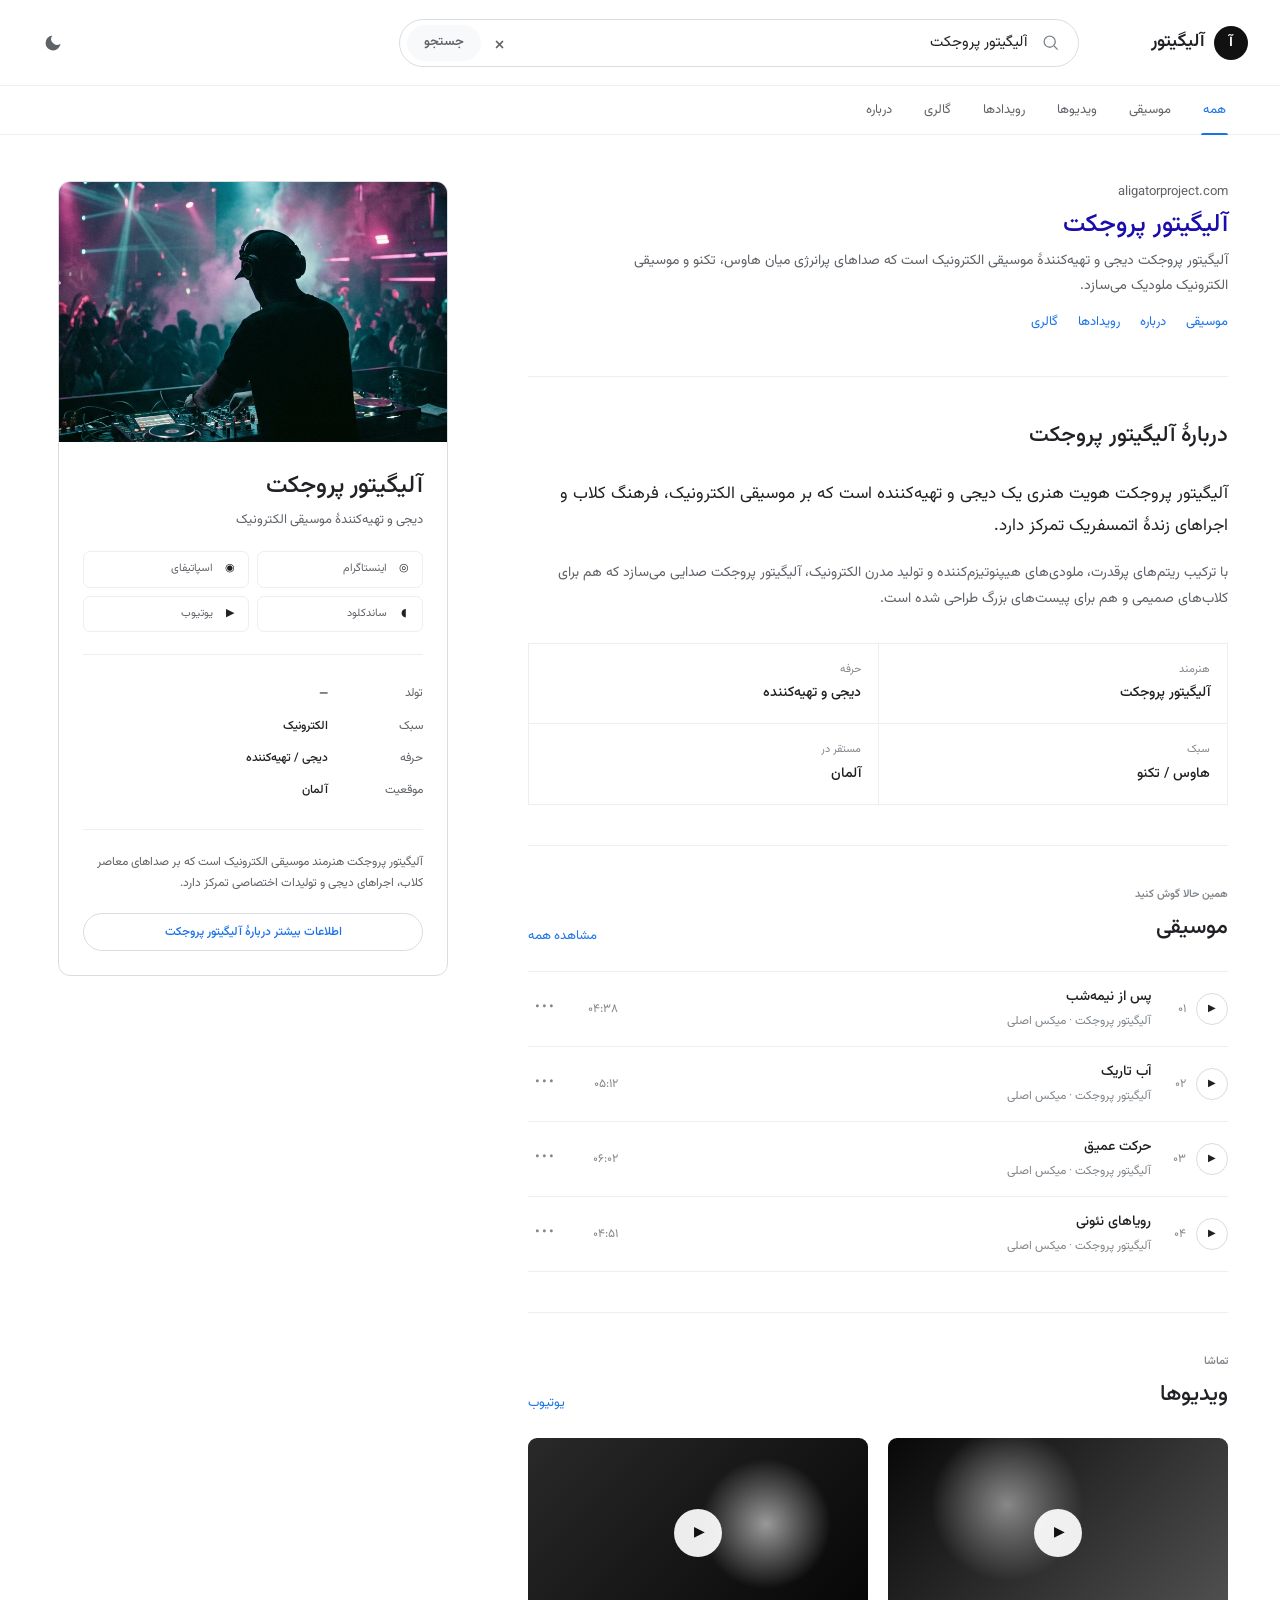
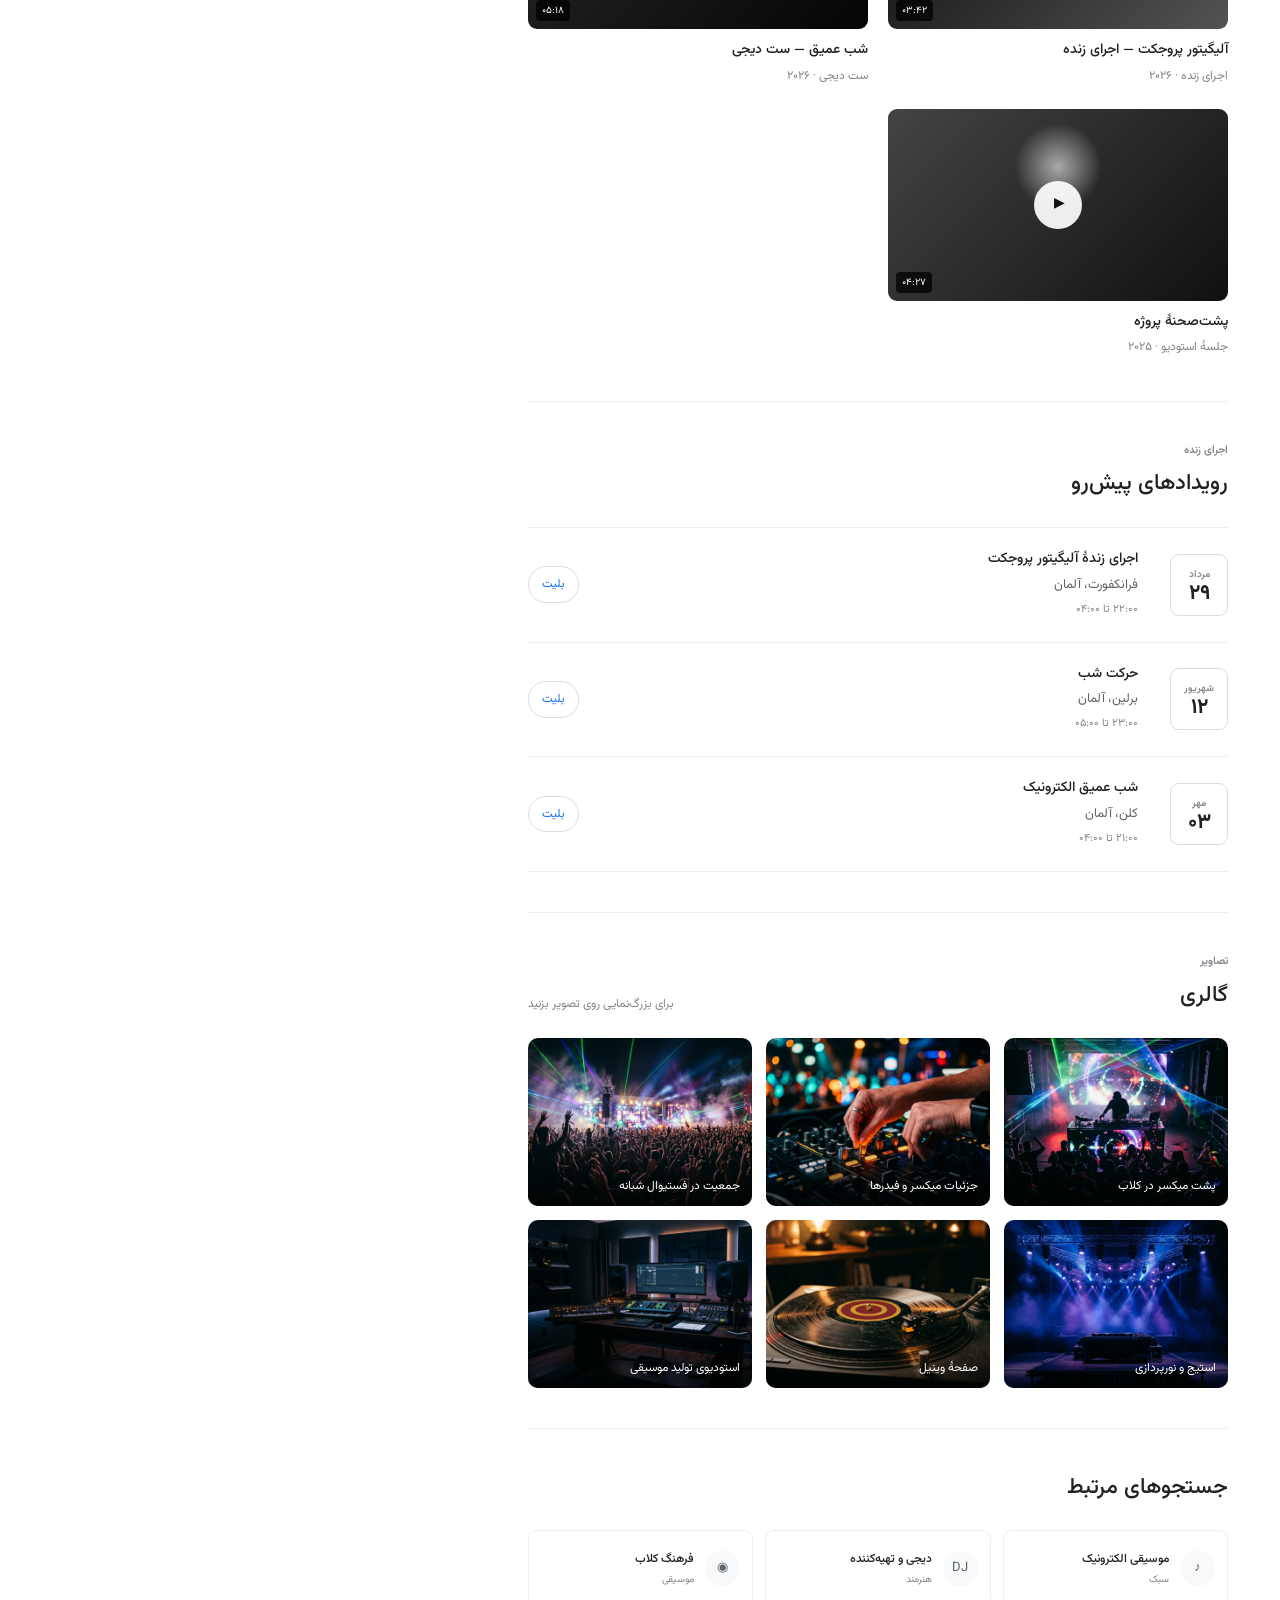
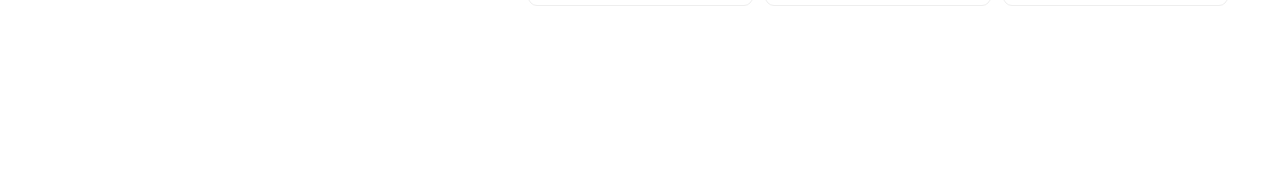
==== index.html @ 20d0656e "Add files via upload" ====
<!DOCTYPE html>
<html lang="fa" dir="rtl">
<head>
  <meta charset="UTF-8" />
  <meta name="viewport" content="width=device-width, initial-scale=1.0" />

  <title>آلیگیتور پروجکت — دیجی و تهیه‌کننده</title>
  <meta
    name="description"
    content="آلیگیتور پروجکت — دیجی، تهیه‌کننده و هنرمند موسیقی الکترونیک."
  />

  <link rel="preconnect" href="https://fonts.googleapis.com" />
  <link rel="preconnect" href="https://fonts.gstatic.com" crossorigin />
  <link
    href="https://fonts.googleapis.com/css2?family=Vazirmatn:wght@100..900&display=swap"
    rel="stylesheet"
  />

  <link rel="stylesheet" href="style.css" />

  <!-- انتخاب تم پیش از رندر، برای جلوگیری از فلشِ رنگِ اشتباه -->
  <script>
    (function () {
      try {
        var saved = localStorage.getItem("aligator-theme");
        var theme = saved ||
          (window.matchMedia("(prefers-color-scheme: dark)").matches ? "dark" : "light");
        document.documentElement.setAttribute("data-theme", theme);
      } catch (e) {
        document.documentElement.setAttribute("data-theme", "light");
      }
    })();
  </script>
</head>

<body>

  <!-- ================= هدر ================= -->
  <header class="topbar">
    <div class="brand">
      <span class="brand-mark">آ</span>
      <span class="brand-name">آلیگیتور</span>
    </div>

    <div class="search-wrapper">
      <div class="search-box">
        <svg class="search-icon" viewBox="0 0 24 24" aria-hidden="true">
          <circle cx="11" cy="11" r="7"></circle>
          <path d="M16.5 16.5L21 21"></path>
        </svg>

        <input
          id="searchInput"
          type="search"
          value="آلیگیتور پروجکت"
          autocomplete="off"
          aria-label="جستجوی آلیگیتور پروجکت"
        />

        <button class="clear-search" id="clearSearch" aria-label="پاک‌کردن جستجو">
          ×
        </button>

        <button class="search-button" id="searchButton">
          جستجو
        </button>
      </div>

      <div class="search-suggestions" id="searchSuggestions"></div>
    </div>

    <div class="topbar-actions">
      <!-- دکمه تغییر تم روشن/تیره -->
      <button class="theme-toggle" id="themeToggle" aria-label="تغییر حالت روشن و تاریک">
        <svg class="icon-moon" viewBox="0 0 24 24" aria-hidden="true">
          <path d="M21 12.79A9 9 0 1 1 11.21 3 7 7 0 0 0 21 12.79z"></path>
        </svg>
        <svg class="icon-sun" viewBox="0 0 24 24" aria-hidden="true">
          <circle cx="12" cy="12" r="5"></circle>
          <line x1="12" y1="1" x2="12" y2="3"></line>
          <line x1="12" y1="21" x2="12" y2="23"></line>
          <line x1="4.22" y1="4.22" x2="5.64" y2="5.64"></line>
          <line x1="18.36" y1="18.36" x2="19.78" y2="19.78"></line>
          <line x1="1" y1="12" x2="3" y2="12"></line>
          <line x1="21" y1="12" x2="23" y2="12"></line>
          <line x1="4.22" y1="19.78" x2="5.64" y2="18.36"></line>
          <line x1="18.36" y1="5.64" x2="19.78" y2="4.22"></line>
        </svg>
      </button>

      <button class="menu-button" id="menuButton" aria-label="بازکردن منو">
        <span></span>
        <span></span>
        <span></span>
      </button>
    </div>
  </header>


  <!-- ================= ناوبری ================= -->
  <nav class="search-nav">
    <div class="nav-inner">
      <button class="nav-link active" data-section="all">همه</button>
      <button class="nav-link" data-section="music">موسیقی</button>
      <button class="nav-link" data-section="videos">ویدیوها</button>
      <button class="nav-link" data-section="events">رویدادها</button>
      <button class="nav-link" data-section="gallery">گالری</button>
      <button class="nav-link" data-section="about">درباره</button>
    </div>
  </nav>


  <!-- ================= محتوای اصلی ================= -->
  <main class="page-container">

    <div class="results-layout">

      <!-- ================= ستون اصلی ================= -->
      <section class="results-column">

        <!-- معرفی هنرمند -->
        <section class="search-result hero-result" data-content="about">

          <div class="result-url">
            aligatorproject.com
          </div>

          <h1>آلیگیتور پروجکت</h1>

          <p class="result-description">
            آلیگیتور پروجکت دیجی و تهیه‌کنندهٔ موسیقی الکترونیک است که صداهای
            پرانرژی میان هاوس، تکنو و موسیقی الکترونیک ملودیک می‌سازد.
          </p>

          <div class="result-links">
            <a href="#music">موسیقی</a>
            <a href="#about">درباره</a>
            <a href="#events">رویدادها</a>
            <a href="#gallery">گالری</a>
          </div>

        </section>


        <!-- درباره -->
        <section class="content-section" id="about" data-content="about">

          <div class="section-heading">
            <h2>دربارهٔ آلیگیتور پروجکت</h2>
          </div>

          <p class="large-text">
            آلیگیتور پروجکت هویت هنری یک دیجی و تهیه‌کننده است که بر موسیقی
            الکترونیک، فرهنگ کلاب و اجراهای زندهٔ اتمسفریک تمرکز دارد.
          </p>

          <p>
            با ترکیب ریتم‌های پرقدرت، ملودی‌های هیپنوتیزم‌کننده و تولید مدرن
            الکترونیک، آلیگیتور پروجکت صدایی می‌سازد که هم برای کلاب‌های صمیمی
            و هم برای پیست‌های بزرگ طراحی شده است.
          </p>

          <div class="info-grid">

            <div class="info-item">
              <span class="info-label">هنرمند</span>
              <strong>آلیگیتور پروجکت</strong>
            </div>

            <div class="info-item">
              <span class="info-label">حرفه</span>
              <strong>دیجی و تهیه‌کننده</strong>
            </div>

            <div class="info-item">
              <span class="info-label">سبک</span>
              <strong>هاوس / تکنو</strong>
            </div>

            <div class="info-item">
              <span class="info-label">مستقر در</span>
              <strong>آلمان</strong>
            </div>

          </div>

        </section>


        <!-- موسیقی -->
        <section class="content-section" id="music" data-content="music">

          <div class="section-heading section-heading-row">
            <div>
              <span class="eyebrow">همین حالا گوش کنید</span>
              <h2>موسیقی</h2>
            </div>

            <a href="#" class="view-all">مشاهده همه</a>
          </div>


          <div class="track-list">

            <article class="track" data-track="1">

              <button class="play-track" aria-label="پخش آهنگ">
                <span class="play-icon">▶</span>
              </button>

              <div class="track-number">۰۱</div>

              <div class="track-info">
                <h3>پس از نیمه‌شب</h3>
                <p>آلیگیتور پروجکت · میکس اصلی</p>
              </div>

              <div class="track-duration">۰۴:۳۸</div>

              <button class="track-more">•••</button>

            </article>


            <article class="track" data-track="2">

              <button class="play-track" aria-label="پخش آهنگ">
                <span class="play-icon">▶</span>
              </button>

              <div class="track-number">۰۲</div>

              <div class="track-info">
                <h3>آب تاریک</h3>
                <p>آلیگیتور پروجکت · میکس اصلی</p>
              </div>

              <div class="track-duration">۰۵:۱۲</div>

              <button class="track-more">•••</button>

            </article>


            <article class="track" data-track="3">

              <button class="play-track" aria-label="پخش آهنگ">
                <span class="play-icon">▶</span>
              </button>

              <div class="track-number">۰۳</div>

              <div class="track-info">
                <h3>حرکت عمیق</h3>
                <p>آلیگیتور پروجکت · میکس اصلی</p>
              </div>

              <div class="track-duration">۰۶:۰۲</div>

              <button class="track-more">•••</button>

            </article>


            <article class="track" data-track="4">

              <button class="play-track" aria-label="پخش آهنگ">
                <span class="play-icon">▶</span>
              </button>

              <div class="track-number">۰۴</div>

              <div class="track-info">
                <h3>رویاهای نئونی</h3>
                <p>آلیگیتور پروجکت · میکس اصلی</p>
              </div>

              <div class="track-duration">۰۴:۵۱</div>

              <button class="track-more">•••</button>

            </article>

          </div>

        </section>


        <!-- ویدیوها -->
        <section class="content-section" id="videos" data-content="videos">

          <div class="section-heading section-heading-row">
            <div>
              <span class="eyebrow">تماشا</span>
              <h2>ویدیوها</h2>
            </div>

            <a href="#" class="view-all">یوتیوب</a>
          </div>


          <div class="video-grid">

            <article class="video-card">
              <div class="video-thumbnail thumbnail-one">
                <button class="video-play">▶</button>
                <span class="video-duration">۰۳:۴۲</span>
              </div>

              <div class="video-info">
                <h3>آلیگیتور پروجکت — اجرای زنده</h3>
                <p>اجرای زنده · ۲۰۲۶</p>
              </div>
            </article>


            <article class="video-card">
              <div class="video-thumbnail thumbnail-two">
                <button class="video-play">▶</button>
                <span class="video-duration">۰۵:۱۸</span>
              </div>

              <div class="video-info">
                <h3>شب عمیق — ست دیجی</h3>
                <p>ست دیجی · ۲۰۲۶</p>
              </div>
            </article>


            <article class="video-card">
              <div class="video-thumbnail thumbnail-three">
                <button class="video-play">▶</button>
                <span class="video-duration">۰۴:۲۷</span>
              </div>

              <div class="video-info">
                <h3>پشت‌صحنهٔ پروژه</h3>
                <p>جلسهٔ استودیو · ۲۰۲۵</p>
              </div>
            </article>

          </div>

        </section>


        <!-- رویدادها -->
        <section class="content-section" id="events" data-content="events">

          <div class="section-heading">
            <span class="eyebrow">اجرای زنده</span>
            <h2>رویدادهای پیش‌رو</h2>
          </div>


          <div class="event-list">

            <article class="event">
              <div class="event-date">
                <span class="event-month">مرداد</span>
                <strong>۲۹</strong>
              </div>

              <div class="event-details">
                <h3>اجرای زندهٔ آلیگیتور پروجکت</h3>
                <p>فرانکفورت، آلمان</p>
                <span>۲۲:۰۰ تا ۰۴:۰۰</span>
              </div>

              <a href="#" class="event-button">بلیت</a>
            </article>


            <article class="event">
              <div class="event-date">
                <span class="event-month">شهریور</span>
                <strong>۱۲</strong>
              </div>

              <div class="event-details">
                <h3>حرکت شب</h3>
                <p>برلین، آلمان</p>
                <span>۲۳:۰۰ تا ۰۵:۰۰</span>
              </div>

              <a href="#" class="event-button">بلیت</a>
            </article>


            <article class="event">
              <div class="event-date">
                <span class="event-month">مهر</span>
                <strong>۰۳</strong>
              </div>

              <div class="event-details">
                <h3>شب عمیق الکترونیک</h3>
                <p>کلن، آلمان</p>
                <span>۲۱:۰۰ تا ۰۴:۰۰</span>
              </div>

              <a href="#" class="event-button">بلیت</a>
            </article>

          </div>

        </section>


        <!-- گالری تصاویر -->
        <section class="content-section" id="gallery" data-content="gallery">

          <div class="section-heading section-heading-row">
            <div>
              <span class="eyebrow">تصاویر</span>
              <h2>گالری</h2>
            </div>

            <span class="gallery-hint">برای بزرگ‌نمایی روی تصویر بزنید</span>
          </div>

          <!-- 🔁 جایگزینی تصاویر: عکس‌های داخل پوشهٔ images/ را با عکس‌های
               واقعی دیجی جایگزین کنید (هم‌نام، هم‌فرمت .jpg). -->
          <div class="gallery-grid">

            <figure class="gallery-item" data-caption="پشت میکسر در کلاب">
              <img src="images/gallery-1.jpg" alt="دیجی پشت میکسر در کلاب" loading="lazy" />
              <figcaption>پشت میکسر در کلاب</figcaption>
            </figure>

            <figure class="gallery-item" data-caption="جزئیات میکسر و فیدرها">
              <img src="images/gallery-2.jpg" alt="جزئیات میکسر دیجی" loading="lazy" />
              <figcaption>جزئیات میکسر و فیدرها</figcaption>
            </figure>

            <figure class="gallery-item" data-caption="جمعیت در فستیوال شبانه">
              <img src="images/gallery-3.jpg" alt="جمعیت در فستیوال شبانه" loading="lazy" />
              <figcaption>جمعیت در فستیوال شبانه</figcaption>
            </figure>

            <figure class="gallery-item" data-caption="استیج و نورپردازی">
              <img src="images/gallery-4.jpg" alt="استیج و نورپردازی" loading="lazy" />
              <figcaption>استیج و نورپردازی</figcaption>
            </figure>

            <figure class="gallery-item" data-caption="صفحهٔ وینیل">
              <img src="images/gallery-5.jpg" alt="صفحهٔ وینیل روی گرامافون" loading="lazy" />
              <figcaption>صفحهٔ وینیل</figcaption>
            </figure>

            <figure class="gallery-item" data-caption="استودیوی تولید موسیقی">
              <img src="images/gallery-6.jpg" alt="استودیوی تولید موسیقی" loading="lazy" />
              <figcaption>استودیوی تولید موسیقی</figcaption>
            </figure>

          </div>

        </section>


        <!-- جستجوهای مرتبط -->
        <section class="content-section related-section">

          <div class="section-heading">
            <h2>جستجوهای مرتبط</h2>
          </div>

          <div class="related-grid">

            <a href="#" class="related-card">
              <span class="related-icon">♪</span>
              <span>
                <strong>موسیقی الکترونیک</strong>
                <small>سبک</small>
              </span>
            </a>

            <a href="#" class="related-card">
              <span class="related-icon">DJ</span>
              <span>
                <strong>دیجی و تهیه‌کننده</strong>
                <small>هنرمند</small>
              </span>
            </a>

            <a href="#" class="related-card">
              <span class="related-icon">◉</span>
              <span>
                <strong>فرهنگ کلاب</strong>
                <small>موسیقی</small>
              </span>
            </a>

          </div>

        </section>

      </section>


      <!-- ================= پنل اطلاعات ================= -->
      <aside class="knowledge-panel">

        <div class="artist-image">
          <!-- 🔁 جایگزین کنید: تصویر واقعی دیجی → images/artist.jpg -->
          <img src="images/artist.jpg" alt="آلیگیتور پروجکت" />
        </div>


        <div class="knowledge-content">

          <h2>آلیگیتور پروجکت</h2>

          <p class="artist-type">
            دیجی و تهیه‌کنندهٔ موسیقی الکترونیک
          </p>


          <div class="social-links">

            <a href="#" aria-label="اینستاگرام">
              <span class="social-symbol">◎</span>
              اینستاگرام
            </a>

            <a href="#" aria-label="اسپاتیفای">
              <span class="social-symbol">◉</span>
              اسپاتیفای
            </a>

            <a href="#" aria-label="ساندکلود">
              <span class="social-symbol">◖</span>
              ساندکلود
            </a>

            <a href="#" aria-label="یوتیوب">
              <span class="social-symbol">▶</span>
              یوتیوب
            </a>

          </div>


          <div class="knowledge-divider"></div>


          <div class="knowledge-row">
            <span>تولد</span>
            <strong>—</strong>
          </div>

          <div class="knowledge-row">
            <span>سبک</span>
            <strong>الکترونیک</strong>
          </div>

          <div class="knowledge-row">
            <span>حرفه</span>
            <strong>دیجی / تهیه‌کننده</strong>
          </div>

          <div class="knowledge-row">
            <span>موقعیت</span>
            <strong>آلمان</strong>
          </div>


          <div class="knowledge-divider"></div>


          <p class="knowledge-description">
            آلیگیتور پروجکت هنرمند موسیقی الکترونیک است که بر صداهای معاصر
            کلاب، اجراهای دیجی و تولیدات اختصاصی تمرکز دارد.
          </p>


          <button class="more-info-button" id="moreInfoButton">
            اطلاعات بیشتر دربارهٔ آلیگیتور پروجکت
          </button>

        </div>

      </aside>

    </div>

  </main>


  <!-- ================= منوی موبایل ================= -->
  <div class="mobile-menu" id="mobileMenu">

    <button class="mobile-menu-close" id="mobileMenuClose" aria-label="بستن منو">
      ×
    </button>

    <div class="mobile-menu-content">

      <span class="eyebrow">کاوش</span>

      <a href="#about">درباره</a>
      <a href="#music">موسیقی</a>
      <a href="#videos">ویدیوها</a>
      <a href="#events">رویدادها</a>
      <a href="#gallery">گالری</a>

      <div class="mobile-socials">
        <a href="#">اینستاگرام</a>
        <a href="#">اسپاتیفای</a>
        <a href="#">یوتیوب</a>
      </div>

    </div>

  </div>


  <!-- ================= لایت‌باکس گالری ================= -->
  <div
    class="lightbox"
    id="lightbox"
    role="dialog"
    aria-modal="true"
    aria-label="نمایش تصویر در اندازهٔ بزرگ"
    aria-hidden="true"
  >

    <button class="lightbox-close" id="lightboxClose" aria-label="بستن">×</button>

    <button class="lightbox-nav lightbox-prev" id="lightboxPrev" aria-label="تصویر قبلی">›</button>

    <figure class="lightbox-figure">
      <img id="lightboxImg" src="" alt="" />
      <figcaption id="lightboxCaption"></figcaption>
    </figure>

    <button class="lightbox-nav lightbox-next" id="lightboxNext" aria-label="تصویر بعدی">‹</button>

  </div>


  <!-- ================= پخش‌کنندهٔ موسیقی ================= -->
  <div class="music-player" id="musicPlayer">

    <div class="player-track">

      <div class="player-cover">
        آ
      </div>

      <div>
        <strong id="playerTitle">پس از نیمه‌شب</strong>
        <span>آلیگیتور پروجکت</span>
      </div>

    </div>


    <div class="player-controls">

      <button id="previousTrack" aria-label="آهنگ قبلی">▶|</button>

      <button class="player-main" id="mainPlayButton" aria-label="پخش / توقف">
        ▶
      </button>

      <button id="nextTrack" aria-label="آهنگ بعدی">|◀</button>

    </div>


    <div class="player-progress">

      <span id="currentTime">۰:۰۰</span>

      <div class="progress-bar">
        <div class="progress-value" id="progressValue"></div>
      </div>

      <span id="totalTime">۴:۳۸</span>

    </div>


    <button class="player-close" id="closePlayer" aria-label="بستن پخش‌کننده">
      ×
    </button>

  </div>


  <!-- ================= پیام اطلاع‌رسانی ================= -->
  <div class="toast" id="toast">
    <span id="toastText">به‌زودی</span>
  </div>


  <script src="script.js"></script>

</body>
</html>
---- style.css ----
/* =========================================================
   آلیگیتور پروجکت
   وب‌سایت هنرمند با الهام از گوگل — فارسی و RTL
   ========================================================= */

/* =========================================================
   متغیرها — تم روشن (پیش‌فرض)
   ========================================================= */
:root {
  --background: #ffffff;
  --surface: #ffffff;
  --surface-soft: #f8f9fa;
  --surface-hover: #eef0f2;
  --border: #dadce0;
  --border-light: #eeeeee;

  --text: #202124;
  --text-secondary: #5f6368;
  --text-muted: #80868b;

  --link: #1a0dab;
  --blue: #1a73e8;
  --blue-soft: #f5f8ff;
  --blue-border: #c5d8f7;

  --ink: #111111;
  --on-ink: #ffffff;

  --topbar-bg: rgba(255, 255, 255, 0.96);
  --suggestions-bg: #ffffff;

  --progress-track: #e5e5e5;
  --toast-bg: #202124;
  --toast-fg: #ffffff;

  --max-width: 1240px;
  --content-width: 700px;

  --radius: 12px;
  --transition: 180ms ease;

  color-scheme: light;
}

/* =========================================================
   متغیرها — تم تیره
   ========================================================= */
html[data-theme="dark"] {
  --background: #202124;
  --surface: #202124;
  --surface-soft: #303134;
  --surface-hover: #3c4043;
  --border: #3c4043;
  --border-light: #3c4043;

  --text: #e8eaed;
  --text-secondary: #bdc1c6;
  --text-muted: #9aa0a6;

  --link: #8ab4f8;
  --blue: #8ab4f8;
  --blue-soft: rgba(138, 180, 248, 0.12);
  --blue-border: rgba(138, 180, 248, 0.3);

  --ink: #e8eaed;
  --on-ink: #202124;

  --topbar-bg: rgba(32, 33, 36, 0.96);
  --suggestions-bg: #303134;

  --progress-track: #5f6368;
  --toast-bg: #e8eaed;
  --toast-fg: #202124;

  color-scheme: dark;
}

/* =========================================================
   پایه
   ========================================================= */
* {
  box-sizing: border-box;
}

html {
  scroll-behavior: smooth;
}

body {
  margin: 0;
  background: var(--background);
  color: var(--text);

  font-family:
    "Vazirmatn",
    "Segoe UI",
    Tahoma,
    Arial,
    sans-serif;

  font-size: 14px;
  line-height: 1.7;

  -webkit-font-smoothing: antialiased;
}

button,
input {
  font: inherit;
}

button,
a {
  -webkit-tap-highlight-color: transparent;
}

a {
  color: inherit;
  text-decoration: none;
}

:focus-visible {
  outline: 2px solid var(--blue);
  outline-offset: 2px;
}

/* =========================================================
   هدر
   ========================================================= */
.topbar {
  height: 86px;

  display: flex;
  align-items: center;

  gap: 24px;

  padding: 0 32px;

  border-bottom: 1px solid var(--border-light);

  position: sticky;
  top: 0;

  z-index: 100;

  background: var(--topbar-bg);

  backdrop-filter: blur(12px);
}


/* برند */

.brand {
  display: flex;
  align-items: center;

  gap: 9px;

  min-width: 145px;
}

.brand-mark {
  width: 34px;
  height: 34px;

  display: grid;
  place-items: center;

  border-radius: 50%;

  background: var(--ink);
  color: var(--on-ink);

  font-size: 15px;
  font-weight: 700;
}

.brand-name {
  font-size: 18px;
  font-weight: 600;
}


/* اکشن‌های هدر (تم + منو) */

.topbar-actions {
  display: flex;
  align-items: center;

  gap: 8px;

  margin-inline-start: auto;
}

.theme-toggle {
  width: 42px;
  height: 42px;

  display: grid;
  place-items: center;

  border: 0;
  border-radius: 50%;

  background: transparent;

  color: var(--text-secondary);

  cursor: pointer;

  transition:
    background var(--transition),
    color var(--transition);
}

.theme-toggle:hover {
  background: var(--surface-soft);
  color: var(--text);
}

.theme-toggle svg {
  width: 20px;
  height: 20px;
}

.icon-sun {
  fill: none;
  stroke: currentColor;
  stroke-width: 2;
  stroke-linecap: round;
}

.icon-moon {
  fill: currentColor;
}

/* حالت روشن: آیکن ماه (برای رفتن به حالت تیره) */
.icon-sun {
  display: none;
}

/* حالت تیره: آیکن خورشید (برای رفتن به حالت روشن) */
html[data-theme="dark"] .icon-sun {
  display: block;
}

html[data-theme="dark"] .icon-moon {
  display: none;
}


/* جستجو */

.search-wrapper {
  position: relative;

  width: min(680px, 100%);
}

.search-box {
  height: 48px;

  border: 1px solid var(--border);

  border-radius: 28px;

  display: flex;
  align-items: center;

  padding-inline: 18px 7px;

  transition:
    box-shadow var(--transition),
    border-color var(--transition);
}

.search-box:hover,
.search-box:focus-within {
  border-color: transparent;

  box-shadow:
    0 1px 3px rgba(60, 64, 67, 0.18),
    0 4px 12px rgba(60, 64, 67, 0.12);
}

.search-icon {
  width: 19px;
  height: 19px;

  fill: none;
  stroke: var(--text-muted);
  stroke-width: 1.7;

  flex: none;

  margin-inline-end: 12px;
}

.search-box input {
  border: 0;
  outline: 0;

  flex: 1;

  min-width: 0;

  background: transparent;

  color: var(--text);

  font-size: 15px;
}

.search-box input::-webkit-search-cancel-button {
  display: none;
}

.clear-search {
  border: 0;
  background: transparent;

  width: 36px;
  height: 36px;

  cursor: pointer;

  color: var(--text-secondary);

  font-size: 22px;

  opacity: 0;

  pointer-events: none;
}

.clear-search.visible {
  opacity: 1;
  pointer-events: auto;
}

.search-button {
  height: 36px;

  padding: 0 17px;

  border: 0;
  border-radius: 20px;

  background: var(--surface-soft);

  color: var(--text-secondary);

  font-size: 13px;
  font-weight: 600;

  cursor: pointer;

  transition:
    background var(--transition),
    color var(--transition);
}

.search-button:hover {
  background: var(--surface-hover);
  color: var(--text);
}


/* پیشنهادهای جستجو */

.search-suggestions {
  position: absolute;

  inset-inline: 0;

  top: calc(100% + 7px);

  background: var(--suggestions-bg);

  border: 1px solid var(--border);

  border-radius: 14px;

  box-shadow:
    0 4px 12px rgba(60, 64, 67, 0.12),
    0 12px 32px rgba(60, 64, 67, 0.08);

  overflow: hidden;

  display: none;

  z-index: 200;
}

.search-suggestions.show {
  display: block;
}

.suggestion {
  display: flex;

  align-items: center;

  gap: 13px;

  padding: 12px 17px;

  cursor: pointer;

  transition: background var(--transition);
}

.suggestion:hover {
  background: var(--surface-soft);
}

.suggestion-icon {
  color: var(--text-muted);
}


/* دکمه منو */

.menu-button {
  width: 42px;
  height: 42px;

  display: none;

  border: 0;
  background: transparent;

  cursor: pointer;

  flex-direction: column;
  justify-content: center;
  align-items: center;

  gap: 4px;
}

.menu-button span {
  width: 19px;
  height: 1.5px;

  background: var(--text);
}


/* =========================================================
   ناوبری جستجو
   ========================================================= */
.search-nav {
  border-bottom: 1px solid var(--border-light);

  background: var(--surface);
}

.nav-inner {
  max-width: var(--max-width);

  margin: auto;

  padding: 0 32px;

  display: flex;

  gap: 28px;
}

.nav-link {
  position: relative;

  height: 48px;

  border: 0;
  background: transparent;

  color: var(--text-secondary);

  cursor: pointer;

  font-size: 13px;

  padding: 0 2px;
}

.nav-link:hover {
  color: var(--text);
}

.nav-link.active {
  color: var(--blue);
}

.nav-link.active::after {
  content: "";

  position: absolute;

  inset-inline: 0;

  bottom: -1px;

  height: 2px;

  background: var(--blue);

  border-radius: 2px 2px 0 0;
}


/* =========================================================
   چیدمان اصلی
   ========================================================= */
.page-container {
  max-width: var(--max-width);

  margin: auto;

  padding: 46px 32px 150px;
}

.results-layout {
  display: grid;

  grid-template-columns:
    minmax(0, var(--content-width))
    minmax(310px, 390px);

  gap: 80px;

  align-items: start;
}

.results-column {
  min-width: 0;
}


/* =========================================================
   نتیجهٔ جستجو
   ========================================================= */
.search-result {
  margin-bottom: 42px;
}

.result-url {
  color: var(--text-secondary);

  font-size: 13px;

  margin-bottom: 4px;
}

.hero-result h1 {
  color: var(--link);

  font-size: 25px;
  font-weight: 500;

  line-height: 1.4;

  margin: 0 0 7px;
}

.hero-result h1:hover {
  text-decoration: underline;
}

.result-description {
  max-width: 640px;

  margin: 0;

  color: var(--text-secondary);

  font-size: 14px;

  line-height: 1.8;
}

.result-links {
  display: flex;

  gap: 20px;

  margin-top: 12px;
}

.result-links a {
  color: var(--blue);

  font-size: 13px;
}

.result-links a:hover {
  text-decoration: underline;
}


/* =========================================================
   بخش‌های محتوا
   ========================================================= */
.content-section {
  padding: 40px 0;

  border-top: 1px solid var(--border-light);

  scroll-margin-top: 145px;
}

.section-heading {
  margin-bottom: 24px;
}

.section-heading-row {
  display: flex;

  justify-content: space-between;
  align-items: flex-end;

  gap: 16px;
}

.section-heading h2 {
  margin: 0;

  font-size: 22px;
  font-weight: 500;
}

.eyebrow {
  display: block;

  margin-bottom: 5px;

  color: var(--text-muted);

  font-size: 11px;
  font-weight: 600;
}

.view-all {
  color: var(--blue);

  font-size: 13px;
}

.view-all:hover {
  text-decoration: underline;
}

.gallery-hint {
  color: var(--text-muted);

  font-size: 12px;
}

.large-text {
  font-size: 17px;

  line-height: 1.9;

  color: var(--text);

  margin-top: 0;
}

.content-section > p:not(.large-text) {
  color: var(--text-secondary);

  line-height: 1.9;
}


/* =========================================================
   شبکهٔ اطلاعات
   ========================================================= */
.info-grid {
  display: grid;

  grid-template-columns: repeat(2, 1fr);

  margin-top: 30px;

  border-top: 1px solid var(--border-light);
  border-inline-start: 1px solid var(--border-light);
}

.info-item {
  padding: 17px;

  border-inline-end: 1px solid var(--border-light);
  border-bottom: 1px solid var(--border-light);
}

.info-label {
  display: block;

  color: var(--text-muted);

  font-size: 11px;

  margin-bottom: 3px;
}

.info-item strong {
  font-size: 14px;
  font-weight: 500;
}


/* =========================================================
   موسیقی
   ========================================================= */
.track-list {
  border-top: 1px solid var(--border-light);
}

.track {
  display: grid;

  grid-template-columns:
    42px
    35px
    minmax(0, 1fr)
    55px
    35px;

  align-items: center;

  min-height: 75px;

  border-bottom: 1px solid var(--border-light);

  transition: background var(--transition);
}

.track:hover,
.track.playing {
  background: var(--surface-soft);
}

.play-track {
  width: 32px;
  height: 32px;

  display: grid;
  place-items: center;

  border: 1px solid var(--border);

  border-radius: 50%;

  background: var(--surface);

  color: var(--text);

  cursor: pointer;

  font-size: 10px;

  transition:
    background var(--transition),
    color var(--transition);
}

.play-track:hover {
  background: var(--ink);
  border-color: var(--ink);
  color: var(--on-ink);
}

.track-number {
  color: var(--text-muted);

  font-size: 12px;
}

.track-info {
  min-width: 0;
}

.track-info h3 {
  margin: 0;

  font-size: 14px;
  font-weight: 500;

  white-space: nowrap;

  overflow: hidden;

  text-overflow: ellipsis;
}

.track-info p {
  margin: 2px 0 0;

  color: var(--text-muted);

  font-size: 12px;
}

.track-duration {
  color: var(--text-muted);

  font-size: 12px;
}

.track-more {
  border: 0;

  background: transparent;

  color: var(--text-muted);

  cursor: pointer;

  letter-spacing: 2px;
}


/* =========================================================
   ویدیوها
   ========================================================= */
.video-grid {
  display: grid;

  grid-template-columns: repeat(2, 1fr);

  gap: 20px;
}

.video-card {
  min-width: 0;
}

.video-thumbnail {
  aspect-ratio: 16 / 9;

  position: relative;

  overflow: hidden;

  border-radius: 9px;

  display: grid;
  place-items: center;

  background:
    linear-gradient(
      135deg,
      #191919,
      #666
    );
}

.thumbnail-one {
  background:
    radial-gradient(circle at 35% 35%, #888, transparent 30%),
    linear-gradient(135deg, #080808, #535353);
}

.thumbnail-two {
  background:
    radial-gradient(circle at 70% 45%, #999, transparent 25%),
    linear-gradient(135deg, #292929, #050505);
}

.thumbnail-three {
  background:
    radial-gradient(circle at 50% 30%, #aaa, transparent 20%),
    linear-gradient(135deg, #444, #101010);
}

.video-play {
  width: 48px;
  height: 48px;

  display: grid;
  place-items: center;

  border: 0;

  border-radius: 50%;

  background: rgba(255, 255, 255, 0.92);

  color: #111;

  cursor: pointer;

  font-size: 14px;

  padding-inline-start: 3px;

  transition:
    transform var(--transition),
    background var(--transition);
}

.video-play:hover {
  transform: scale(1.07);

  background: white;
}

.video-duration {
  position: absolute;

  inset-inline-end: 8px;
  bottom: 8px;

  padding: 2px 6px;

  border-radius: 4px;

  background: rgba(0, 0, 0, 0.75);

  color: white;

  font-size: 10px;
}

.video-info {
  padding-top: 10px;
}

.video-info h3 {
  margin: 0;

  font-size: 14px;
  font-weight: 500;
}

.video-info p {
  margin: 3px 0;

  color: var(--text-muted);

  font-size: 12px;
}


/* =========================================================
   رویدادها
   ========================================================= */
.event-list {
  border-top: 1px solid var(--border-light);
}

.event {
  display: grid;

  grid-template-columns: 70px minmax(0, 1fr) auto;

  gap: 20px;

  align-items: center;

  padding: 20px 0;

  border-bottom: 1px solid var(--border-light);
}

.event-date {
  display: flex;

  flex-direction: column;

  align-items: center;

  justify-content: center;

  width: 58px;
  height: 62px;

  border: 1px solid var(--border);

  border-radius: 9px;
}

.event-month {
  font-size: 10px;
  font-weight: 600;

  color: var(--text-muted);
}

.event-date strong {
  font-size: 21px;
  line-height: 1;
}

.event-details h3 {
  margin: 0;

  font-size: 14px;
  font-weight: 500;
}

.event-details p {
  margin: 2px 0;

  color: var(--text-secondary);

  font-size: 13px;
}

.event-details span {
  color: var(--text-muted);

  font-size: 11px;
}

.event-button {
  padding: 7px 13px;

  border: 1px solid var(--border);

  border-radius: 18px;

  color: var(--blue);

  font-size: 12px;

  transition:
    background var(--transition),
    border-color var(--transition);
}

.event-button:hover {
  background: var(--blue-soft);

  border-color: var(--blue-border);
}


/* =========================================================
   جستجوهای مرتبط
   ========================================================= */
.related-grid {
  display: grid;

  grid-template-columns: repeat(3, 1fr);

  gap: 12px;
}

.related-card {
  min-height: 76px;

  display: flex;

  align-items: center;

  gap: 11px;

  padding: 12px;

  border: 1px solid var(--border-light);

  border-radius: 9px;

  transition:
    border-color var(--transition),
    box-shadow var(--transition);
}

.related-card:hover {
  border-color: var(--border);

  box-shadow: 0 2px 7px rgba(0, 0, 0, 0.06);
}

.related-icon {
  width: 35px;
  height: 35px;

  display: grid;
  place-items: center;

  flex: none;

  border-radius: 50%;

  background: var(--surface-soft);

  color: var(--text-secondary);

  font-size: 13px;
}

.related-card strong {
  display: block;

  font-size: 12px;

  font-weight: 500;
}

.related-card small {
  display: block;

  color: var(--text-muted);

  font-size: 10px;

  margin-top: 1px;
}


/* =========================================================
   گالری تصاویر
   ========================================================= */
.gallery-grid {
  display: grid;

  grid-template-columns: repeat(auto-fill, minmax(190px, 1fr));

  gap: 14px;
}

.gallery-item {
  position: relative;

  margin: 0;

  border-radius: 10px;

  overflow: hidden;

  aspect-ratio: 4 / 3;

  background:
    radial-gradient(circle at 50% 35%, #555, transparent 45%),
    linear-gradient(135deg, #1c1c1c, #444);

  cursor: zoom-in;
}

.gallery-item img {
  width: 100%;
  height: 100%;

  object-fit: cover;

  display: block;

  transition:
    transform 300ms ease,
    opacity 300ms ease;
}

.gallery-item:hover img {
  transform: scale(1.05);
}

.gallery-item figcaption {
  position: absolute;

  inset-inline: 0;
  bottom: 0;

  padding: 28px 12px 10px;

  background: linear-gradient(transparent, rgba(0, 0, 0, 0.72));

  color: #ffffff;

  font-size: 12px;
}


/* =========================================================
   لایت‌باکس
   ========================================================= */
.lightbox {
  position: fixed;

  inset: 0;

  background: rgba(0, 0, 0, 0.9);

  z-index: 700;

  display: flex;
  align-items: center;
  justify-content: center;

  opacity: 0;

  pointer-events: none;

  transition: opacity 220ms ease;
}

.lightbox.open {
  opacity: 1;

  pointer-events: auto;
}

.lightbox-figure {
  max-width: min(1000px, calc(100% - 90px));
  max-height: calc(100% - 90px);

  margin: 0;

  display: flex;
  flex-direction: column;
  align-items: center;

  gap: 14px;
}

.lightbox-figure img {
  max-width: 100%;
  max-height: calc(100vh - 150px);

  border-radius: 8px;

  box-shadow: 0 20px 60px rgba(0, 0, 0, 0.5);
}

.lightbox-figure figcaption {
  color: #e8eaed;

  font-size: 13px;
}

.lightbox-close {
  position: absolute;

  top: 20px;
  inset-inline-end: 24px;

  width: 44px;
  height: 44px;

  border: 0;
  border-radius: 50%;

  background: rgba(255, 255, 255, 0.12);

  color: #ffffff;

  cursor: pointer;

  font-size: 26px;

  line-height: 1;
}

.lightbox-close:hover {
  background: rgba(255, 255, 255, 0.22);
}

.lightbox-nav {
  position: absolute;

  top: 50%;

  transform: translateY(-50%);

  width: 46px;
  height: 46px;

  display: grid;
  place-items: center;

  border: 0;
  border-radius: 50%;

  background: rgba(255, 255, 255, 0.12);

  color: #ffffff;

  cursor: pointer;

  font-size: 30px;

  line-height: 1;

  transition: background var(--transition);
}

.lightbox-nav:hover {
  background: rgba(255, 255, 255, 0.25);
}

/* در RTL دکمهٔ «قبلی» سمت راست و «بعدی» سمت چپ است */
.lightbox-prev {
  inset-inline-start: 18px;
}

.lightbox-next {
  inset-inline-end: 18px;
}


/* =========================================================
   پنل اطلاعات
   ========================================================= */
.knowledge-panel {
  position: sticky;

  top: 155px;

  overflow: hidden;

  border: 1px solid var(--border);

  border-radius: 12px;

  background: var(--surface);
}

.artist-image {
  height: 260px;

  overflow: hidden;

  background:
    radial-gradient(circle at 50% 30%, #777 0%, #333 32%, #111 70%);
}

.artist-image img {
  width: 100%;
  height: 100%;

  object-fit: cover;

  display: block;
}

.knowledge-content {
  padding: 24px;
}

.knowledge-content h2 {
  margin: 0;

  font-size: 24px;
  font-weight: 500;
}

.artist-type {
  margin: 2px 0 20px;

  color: var(--text-secondary);

  font-size: 13px;
}


/* شبکه‌های اجتماعی */

.social-links {
  display: grid;

  grid-template-columns: repeat(2, 1fr);

  gap: 8px;
}

.social-links a {
  display: flex;

  align-items: center;

  gap: 8px;

  padding: 8px 9px;

  border: 1px solid var(--border-light);

  border-radius: 7px;

  color: var(--text-secondary);

  font-size: 11px;

  transition:
    background var(--transition),
    border-color var(--transition);
}

.social-links a:hover {
  background: var(--surface-soft);

  border-color: var(--border);

  color: var(--text);
}

.social-symbol {
  width: 18px;

  text-align: center;

  color: var(--text);
}


/* اطلاعات پنل */

.knowledge-divider {
  height: 1px;

  background: var(--border-light);

  margin: 22px 0;
}

.knowledge-row {
  display: grid;

  grid-template-columns: 95px 1fr;

  padding: 6px 0;

  font-size: 12px;
}

.knowledge-row span {
  color: var(--text-secondary);
}

.knowledge-row strong {
  font-weight: 500;
}

.knowledge-description {
  color: var(--text-secondary);

  font-size: 12px;

  line-height: 1.8;

  margin: 0 0 18px;
}

.more-info-button {
  width: 100%;

  height: 38px;

  border: 1px solid var(--border);

  border-radius: 20px;

  background: var(--surface);

  color: var(--blue);

  cursor: pointer;

  font-size: 12px;
  font-weight: 500;

  transition:
    background var(--transition),
    border-color var(--transition);
}

.more-info-button:hover {
  background: var(--blue-soft);

  border-color: var(--blue-border);
}


/* =========================================================
   پخش‌کنندهٔ موسیقی
   ========================================================= */
.music-player {
  position: fixed;

  left: 50%;

  bottom: 18px;

  transform: translateX(-50%) translateY(130px);

  width: min(760px, calc(100% - 30px));

  min-height: 70px;

  display: grid;

  grid-template-columns: 1fr auto 1fr;

  align-items: center;

  gap: 20px;

  padding: 10px 18px;

  background: var(--topbar-bg);

  border: 1px solid var(--border);

  border-radius: 15px;

  box-shadow:
    0 8px 35px rgba(0, 0, 0, 0.12);

  backdrop-filter: blur(15px);

  z-index: 300;

  opacity: 0;

  pointer-events: none;

  transition:
    transform 300ms ease,
    opacity 300ms ease;
}

.music-player.visible {
  transform: translateX(-50%) translateY(0);

  opacity: 1;

  pointer-events: auto;
}

.player-track {
  display: flex;

  align-items: center;

  gap: 10px;

  min-width: 0;
}

.player-cover {
  width: 42px;
  height: 42px;

  flex: none;

  display: grid;
  place-items: center;

  border-radius: 7px;

  background: var(--ink);

  color: var(--on-ink);

  font-weight: 700;
}

.player-track strong,
.player-track span {
  display: block;

  overflow: hidden;

  text-overflow: ellipsis;

  white-space: nowrap;
}

.player-track strong {
  font-size: 12px;
}

.player-track span {
  color: var(--text-muted);

  font-size: 10px;
}

.player-controls {
  display: flex;

  align-items: center;

  gap: 12px;
}

.player-controls button {
  border: 0;

  background: transparent;

  cursor: pointer;

  color: var(--text-secondary);

  font-size: 11px;
}

.player-controls .player-main {
  width: 37px;
  height: 37px;

  display: grid;
  place-items: center;

  border-radius: 50%;

  background: var(--ink);

  color: var(--on-ink);

  font-size: 11px;
}

.player-progress {
  display: flex;

  align-items: center;

  gap: 8px;

  min-width: 130px;

  color: var(--text-muted);

  font-size: 9px;
}

.progress-bar {
  flex: 1;

  height: 3px;

  background: var(--progress-track);

  border-radius: 10px;

  overflow: hidden;
}

.progress-value {
  width: 0;
  height: 100%;

  background: var(--ink);
}

.player-close {
  position: absolute;

  top: -8px;
  inset-inline-end: -8px;

  width: 24px;
  height: 24px;

  border: 1px solid var(--border);

  border-radius: 50%;

  background: var(--surface);

  cursor: pointer;

  color: var(--text-secondary);
}


/* =========================================================
   منوی موبایل
   ========================================================= */
.mobile-menu {
  position: fixed;

  inset: 0;

  background: var(--surface);

  z-index: 500;

  transform: translateX(100%);

  transition: transform 300ms ease;
}

.mobile-menu.open {
  transform: translateX(0);
}

.mobile-menu-close {
  position: absolute;

  top: 24px;
  inset-inline-end: 24px;

  width: 42px;
  height: 42px;

  border: 0;

  background: transparent;

  cursor: pointer;

  font-size: 28px;

  color: var(--text-secondary);
}

.mobile-menu-content {
  display: flex;

  flex-direction: column;

  gap: 20px;

  padding: 100px 30px;
}

.mobile-menu-content > a {
  font-size: 30px;

  font-weight: 500;
}

.mobile-socials {
  display: flex;

  gap: 18px;

  padding-top: 30px;

  border-top: 1px solid var(--border-light);

  margin-top: 20px;
}

.mobile-socials a {
  font-size: 12px;

  color: var(--text-secondary);
}


/* =========================================================
   پیام اطلاع‌رسانی
   ========================================================= */
.toast {
  position: fixed;

  left: 50%;
  bottom: 25px;

  transform: translate(-50%, 80px);

  background: var(--toast-bg);

  color: var(--toast-fg);

  padding: 10px 17px;

  border-radius: 8px;

  font-size: 12px;

  opacity: 0;

  pointer-events: none;

  z-index: 600;

  transition:
    opacity 200ms ease,
    transform 200ms ease;
}

.toast.show {
  opacity: 1;

  transform: translate(-50%, 0);
}


/* =========================================================
   وضعیت فیلتر جستجو
   ========================================================= */
.content-section.hidden,
.search-result.hidden {
  display: none;
}


/* =========================================================
   واکنش‌گرایی — تبلت
   ========================================================= */
@media (max-width: 1050px) {

  .results-layout {
    grid-template-columns: minmax(0, 1fr) 320px;

    gap: 45px;
  }

  .topbar {
    gap: 16px;
  }

  .brand {
    min-width: auto;
  }

  .brand-name {
    display: none;
  }

  .video-grid {
    grid-template-columns: 1fr;
  }

}


/* =========================================================
   واکنش‌گرایی — موبایل
   ========================================================= */
@media (max-width: 760px) {

  .topbar {
    height: 72px;

    padding: 0 16px;

    gap: 10px;
  }

  .brand {
    min-width: 34px;
  }

  .theme-toggle {
    width: 38px;
    height: 38px;
  }

  .search-wrapper {
    flex: 1;
  }

  .search-box {
    height: 44px;

    padding-inline-start: 13px;
  }

  .search-button {
    display: none;
  }

  .clear-search {
    width: 30px;
  }

  .menu-button {
    display: flex;
  }


  .search-nav {
    overflow-x: auto;
  }

  .nav-inner {
    padding: 0 16px;

    gap: 24px;

    min-width: max-content;
  }


  .page-container {
    padding: 30px 18px 130px;
  }

  .results-layout {
    display: block;
  }

  .knowledge-panel {
    position: static;

    margin-top: 25px;
  }


  .hero-result {
    margin-bottom: 30px;
  }

  .hero-result h1 {
    font-size: 22px;
  }


  .content-section {
    padding: 32px 0;

    scroll-margin-top: 120px;
  }

  .section-heading h2 {
    font-size: 20px;
  }


  .info-grid {
    grid-template-columns: 1fr;
  }


  .track {
    grid-template-columns:
      38px
      25px
      minmax(0, 1fr)
      30px;
  }

  .track-duration {
    display: none;
  }

  .track-more {
    display: none;
  }


  .video-grid {
    grid-template-columns: 1fr;
  }


  .gallery-grid {
    grid-template-columns: repeat(2, 1fr);

    gap: 10px;
  }


  .event {
    grid-template-columns: 58px minmax(0, 1fr);

    gap: 13px;
  }

  .event-button {
    grid-column: 2;

    width: fit-content;
  }


  .related-grid {
    grid-template-columns: 1fr;
  }


  .artist-image {
    height: 240px;
  }


  .music-player {
    grid-template-columns: 1fr auto;

    gap: 12px;

    padding: 10px 13px;
  }

  .player-progress {
    display: none;
  }

  .player-controls {
    gap: 7px;
  }


  .lightbox-figure {
    max-width: calc(100% - 40px);
  }

  .lightbox-close {
    top: 14px;
    inset-inline-end: 14px;
  }

  .lightbox-nav {
    width: 40px;
    height: 40px;

    font-size: 26px;
  }

  .lightbox-prev {
    inset-inline-start: 10px;
  }

  .lightbox-next {
    inset-inline-end: 10px;
  }

}


/* =========================================================
   موبایل کوچک
   ========================================================= */
@media (max-width: 430px) {

  .topbar {
    padding: 0 12px;

    gap: 6px;
  }

  .brand-mark {
    width: 31px;
    height: 31px;
  }

  .theme-toggle {
    width: 34px;
    height: 34px;
  }

  .search-box input {
    font-size: 13px;
  }

  .page-container {
    padding-left: 15px;
    padding-right: 15px;
  }

  .knowledge-content {
    padding: 19px;
  }

  .social-links {
    grid-template-columns: 1fr 1fr;
  }

  .event-details h3 {
    font-size: 13px;
  }

  .gallery-grid {
    grid-template-columns: 1fr;
  }

}
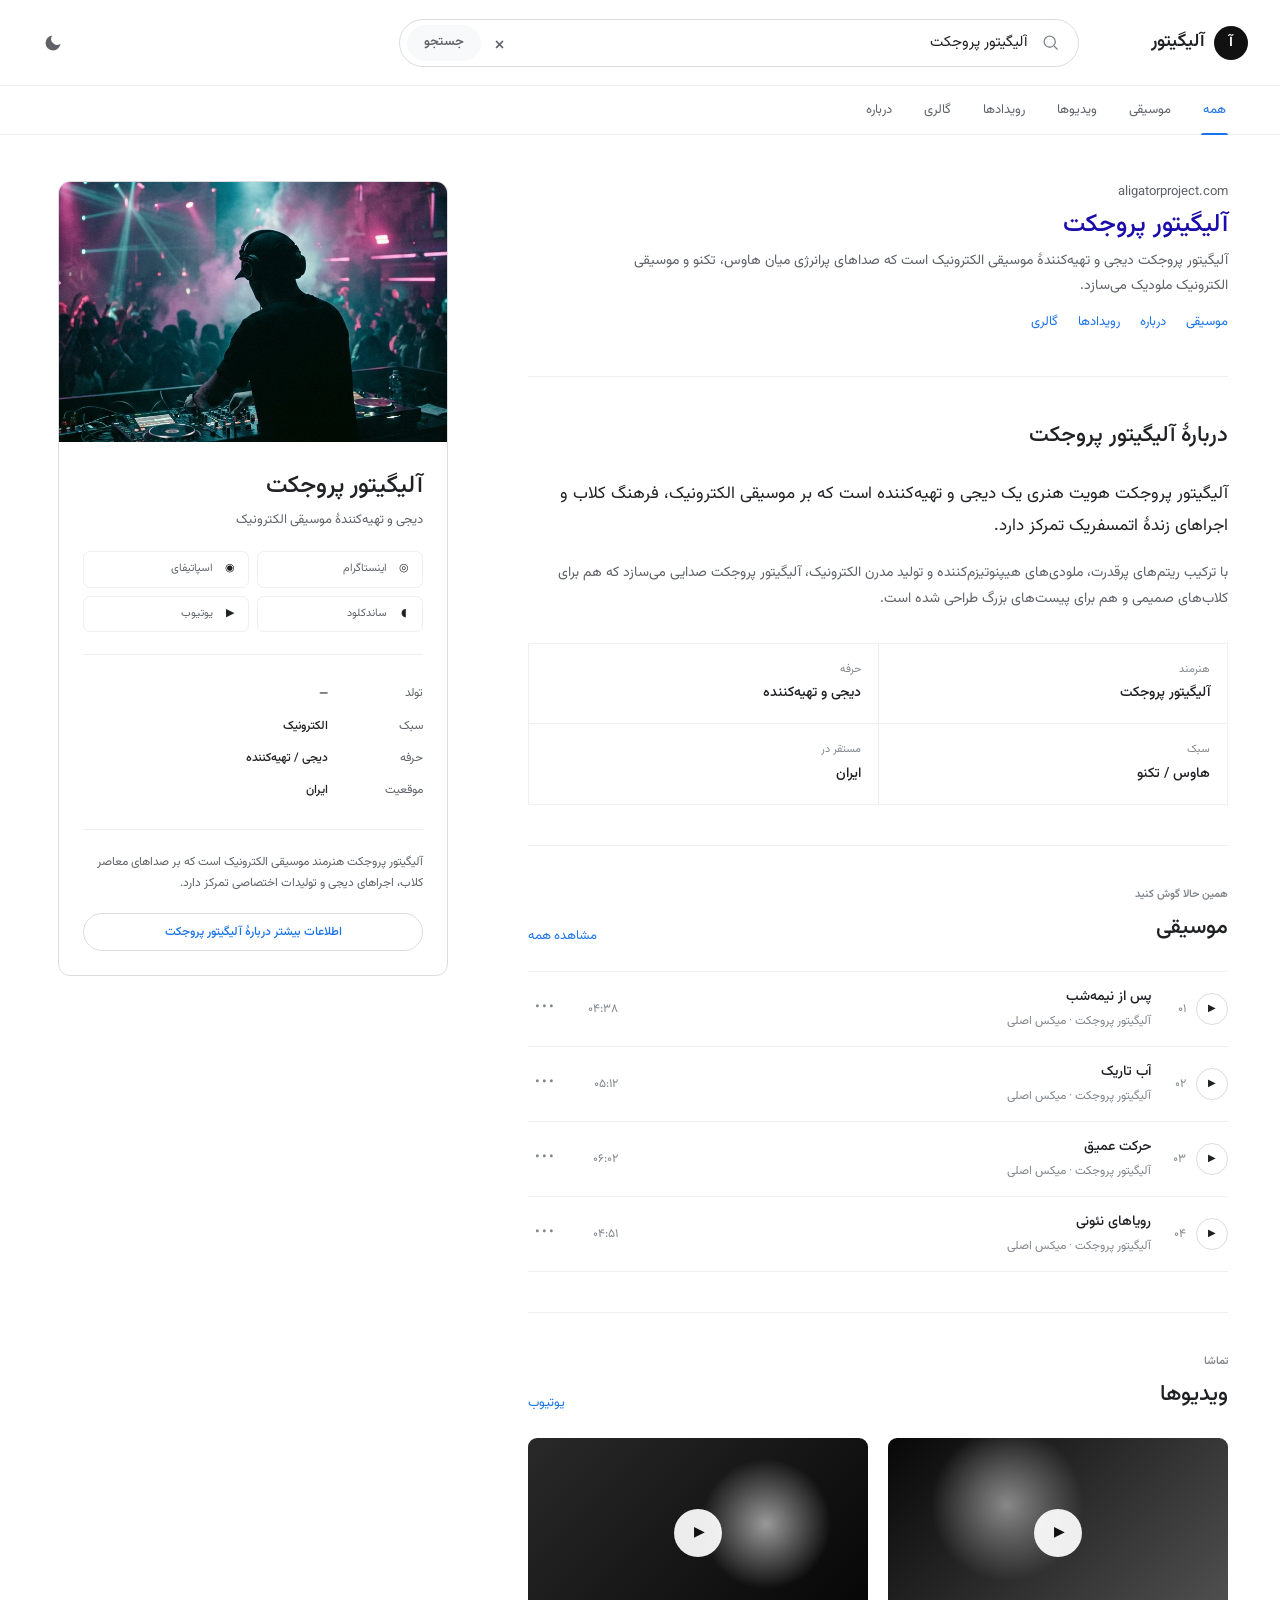
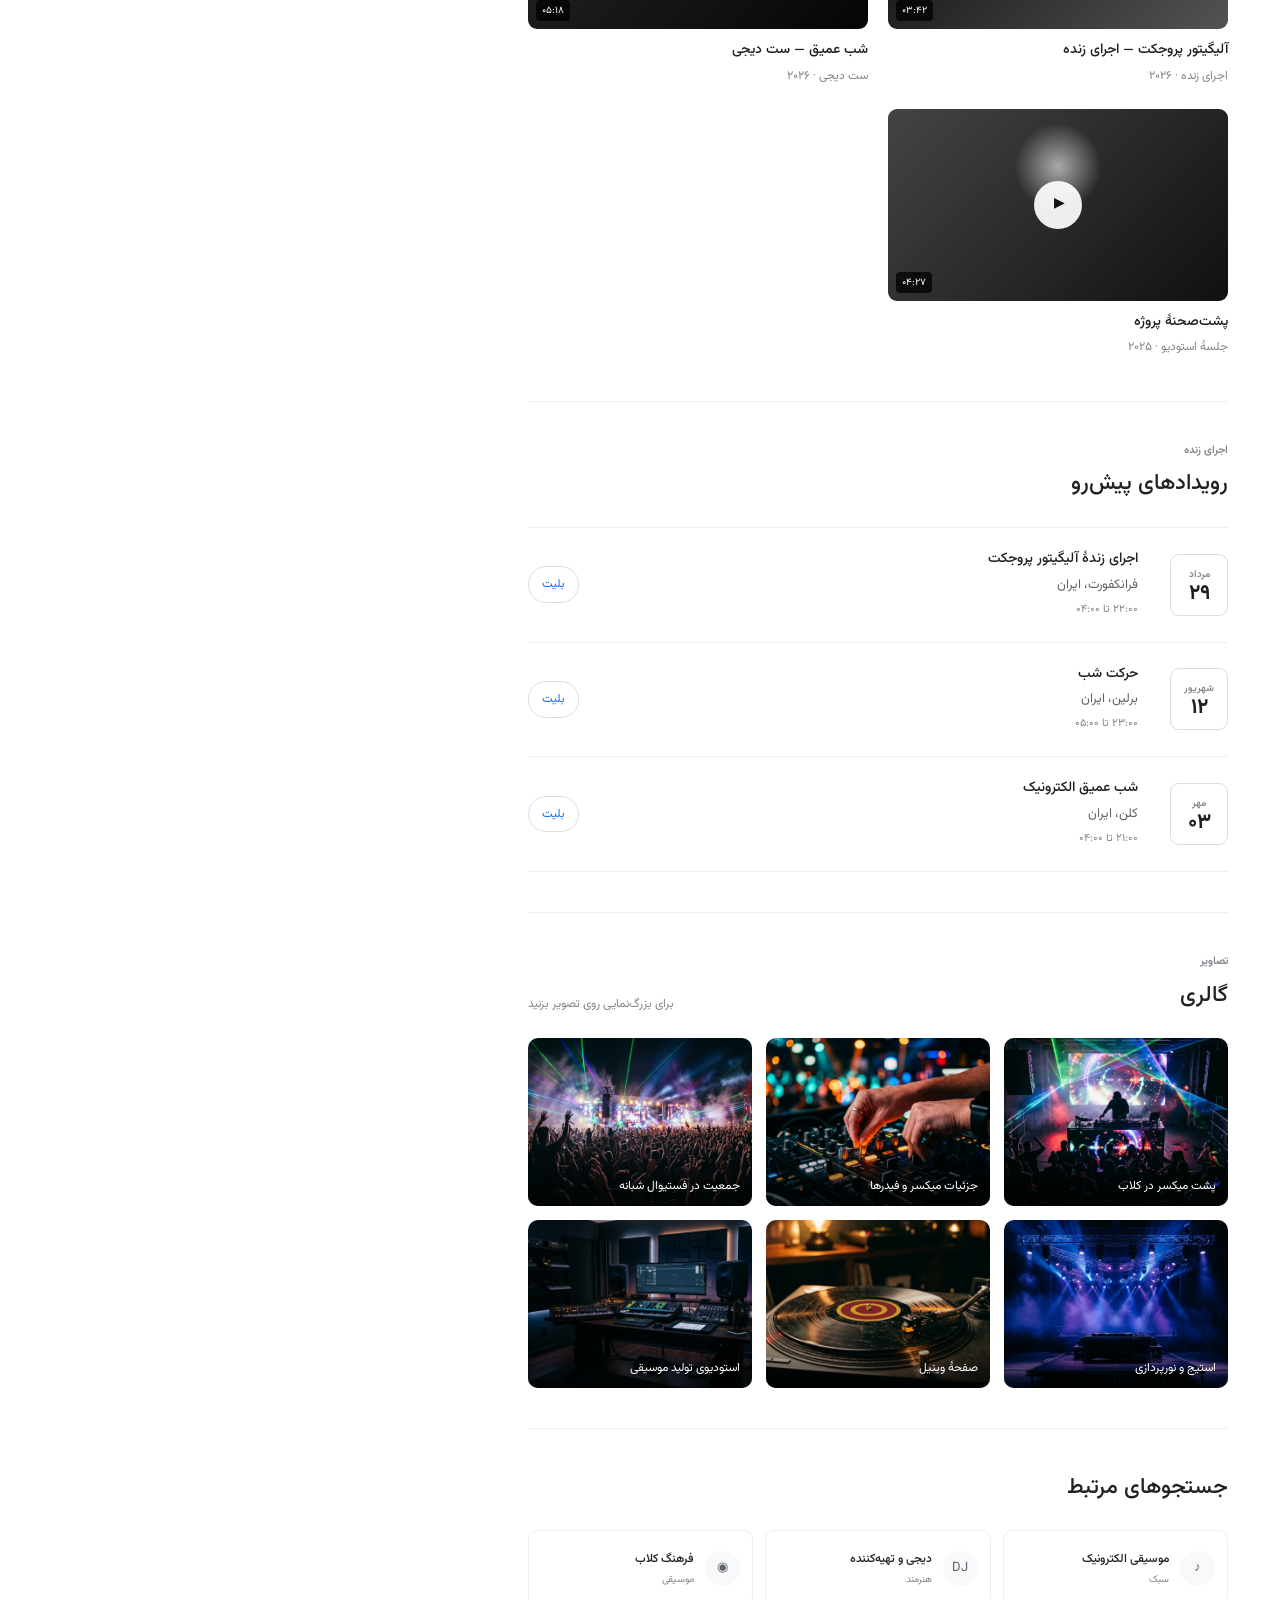
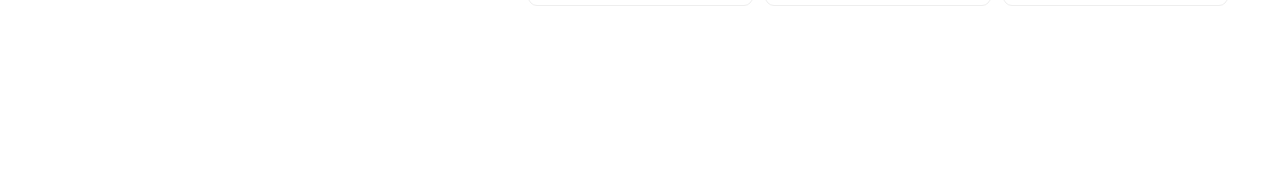
==== commit c1baeaad: "Update index.html" ====
--- a/index.html
+++ b/index.html
@@ -180,7 +180,7 @@
 
             <div class="info-item">
               <span class="info-label">مستقر در</span>
-              <strong>آلمان</strong>
+              <strong>ایران</strong>
             </div>
 
           </div>
@@ -364,7 +364,7 @@
 
               <div class="event-details">
                 <h3>اجرای زندهٔ آلیگیتور پروجکت</h3>
-                <p>فرانکفورت، آلمان</p>
+                <p>فرانکفورت، ایران</p>
                 <span>۲۲:۰۰ تا ۰۴:۰۰</span>
               </div>
 
@@ -380,7 +380,7 @@
 
               <div class="event-details">
                 <h3>حرکت شب</h3>
-                <p>برلین، آلمان</p>
+                <p>برلین، ایران</p>
                 <span>۲۳:۰۰ تا ۰۵:۰۰</span>
               </div>
 
@@ -396,7 +396,7 @@
 
               <div class="event-details">
                 <h3>شب عمیق الکترونیک</h3>
-                <p>کلن، آلمان</p>
+                <p>کلن، ایران</p>
                 <span>۲۱:۰۰ تا ۰۴:۰۰</span>
               </div>
 
@@ -562,7 +562,7 @@
 
           <div class="knowledge-row">
             <span>موقعیت</span>
-            <strong>آلمان</strong>
+            <strong>ایران</strong>
           </div>
 
 
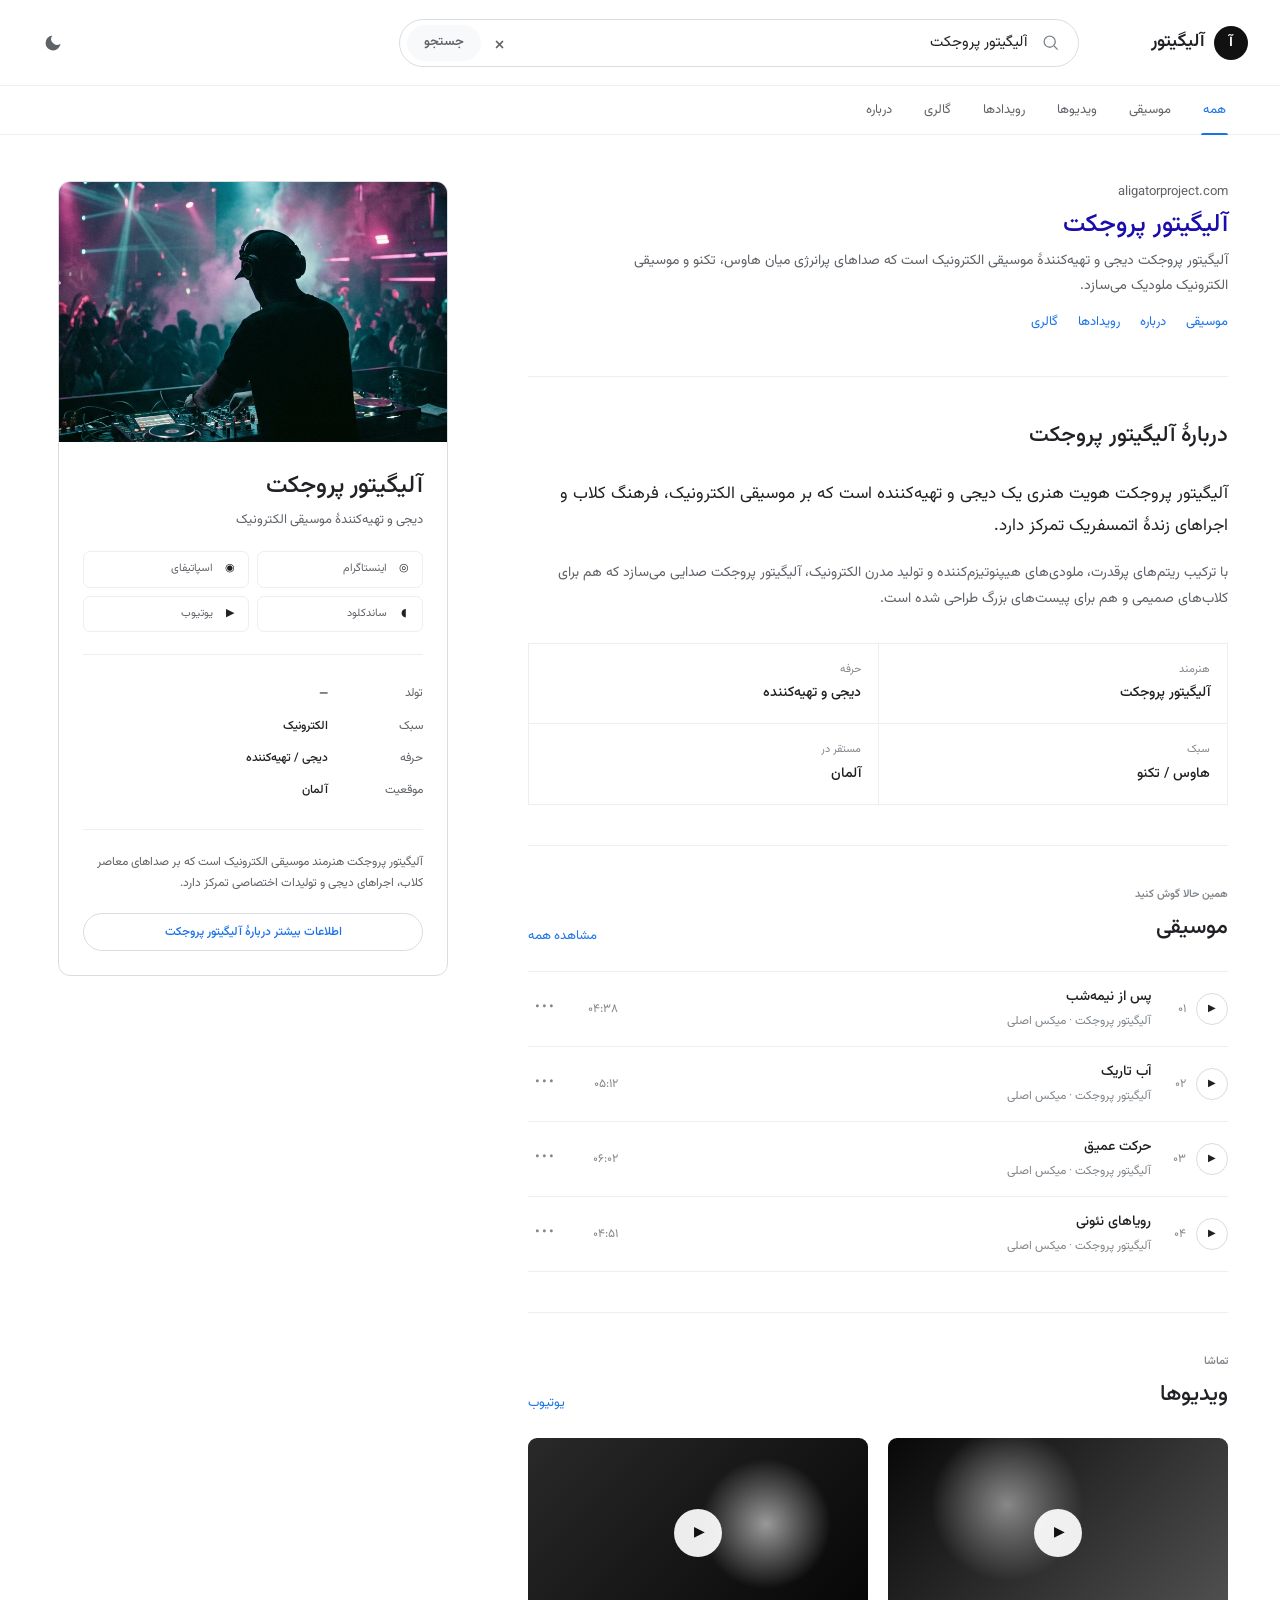
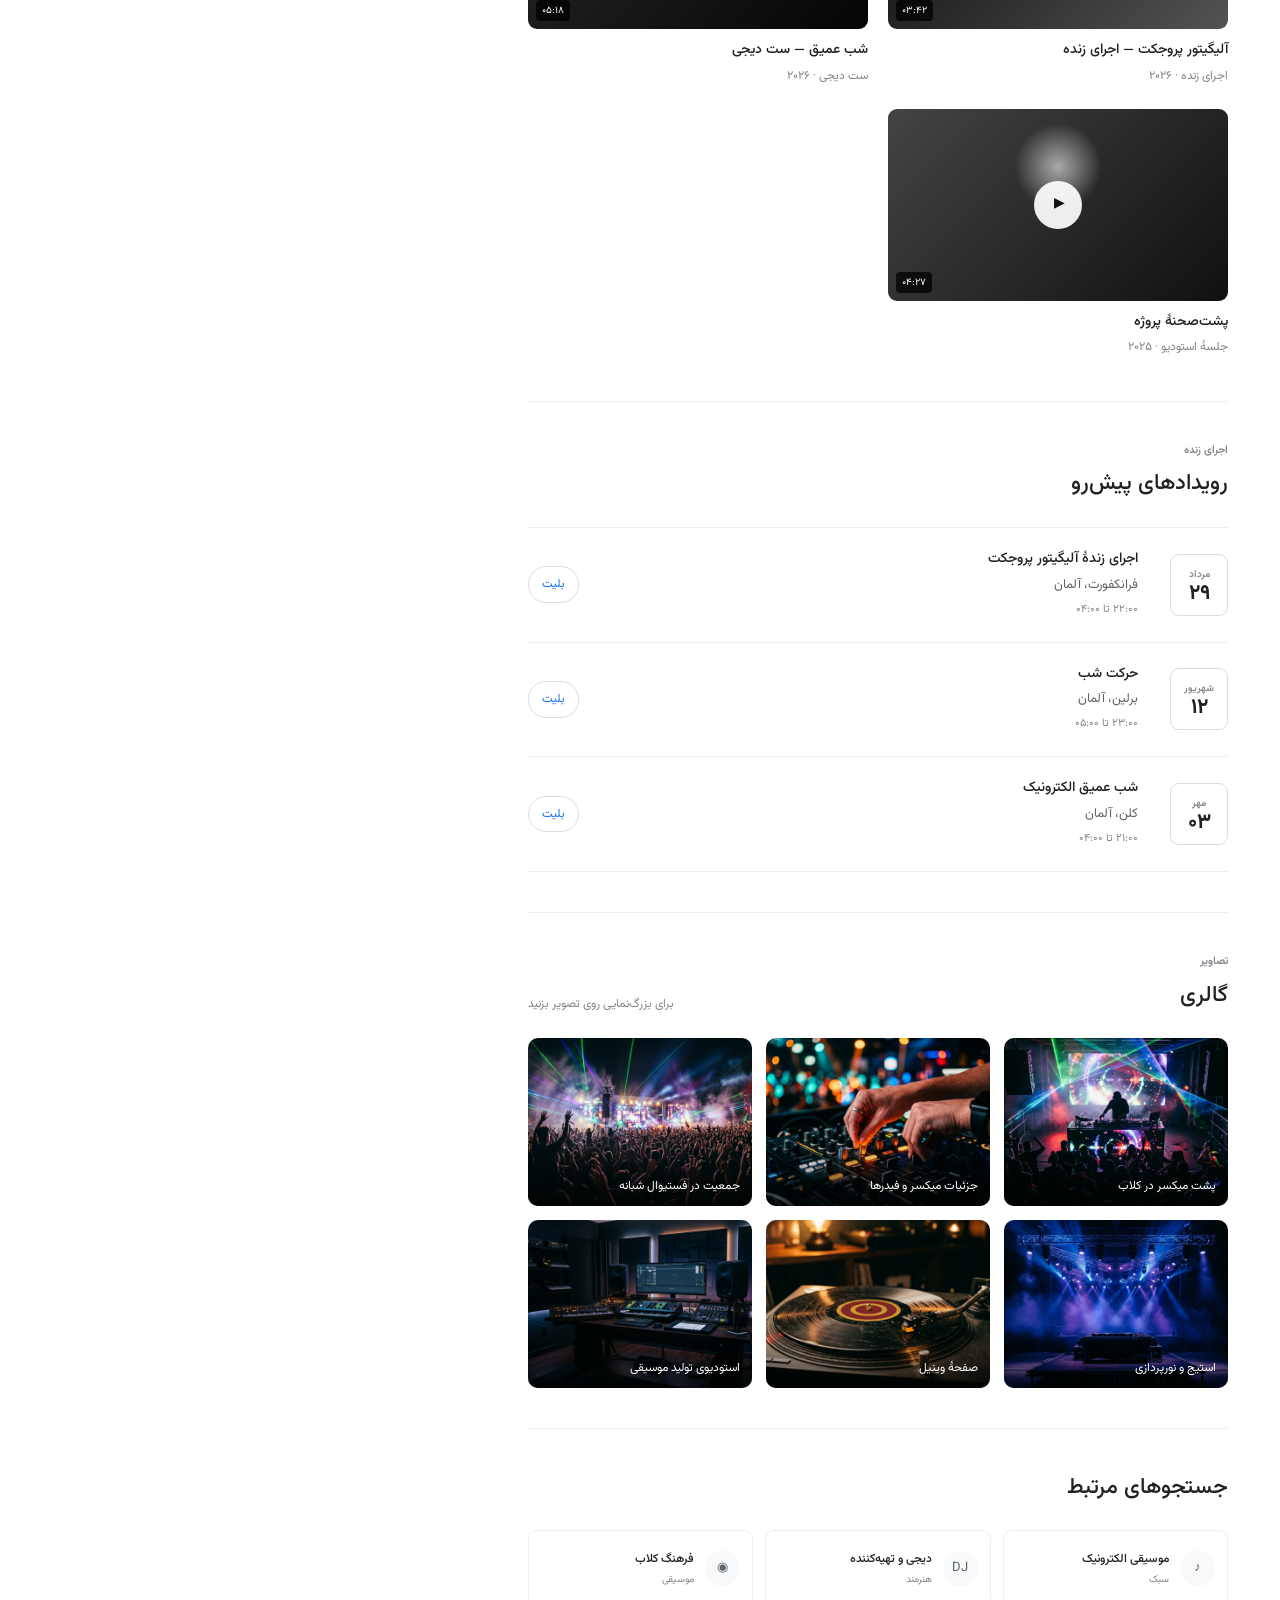
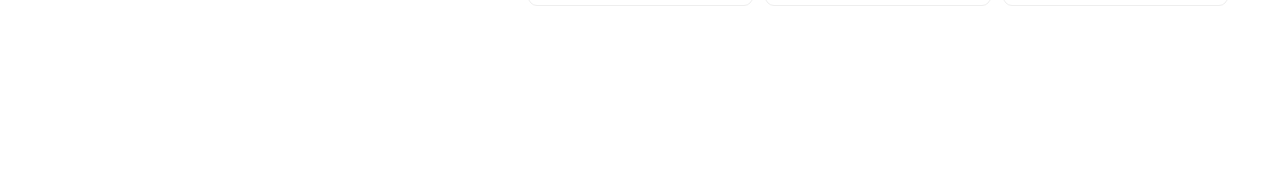
==== commit 25fdb102: "Update index.html" ====
--- a/index.html
+++ b/index.html
@@ -180,7 +180,7 @@
 
             <div class="info-item">
               <span class="info-label">مستقر در</span>
-              <strong>ایران</strong>
+              <strong>آلمان</strong>
             </div>
 
           </div>
@@ -364,7 +364,7 @@
 
               <div class="event-details">
                 <h3>اجرای زندهٔ آلیگیتور پروجکت</h3>
-                <p>فرانکفورت، ایران</p>
+                <p>فرانکفورت، آلمان</p>
                 <span>۲۲:۰۰ تا ۰۴:۰۰</span>
               </div>
 
@@ -380,7 +380,7 @@
 
               <div class="event-details">
                 <h3>حرکت شب</h3>
-                <p>برلین، ایران</p>
+                <p>برلین، آلمان</p>
                 <span>۲۳:۰۰ تا ۰۵:۰۰</span>
               </div>
 
@@ -396,7 +396,7 @@
 
               <div class="event-details">
                 <h3>شب عمیق الکترونیک</h3>
-                <p>کلن، ایران</p>
+                <p>کلن، آلمان</p>
                 <span>۲۱:۰۰ تا ۰۴:۰۰</span>
               </div>
 
@@ -562,7 +562,7 @@
 
           <div class="knowledge-row">
             <span>موقعیت</span>
-            <strong>ایران</strong>
+            <strong>آلمان</strong>
           </div>
 
 
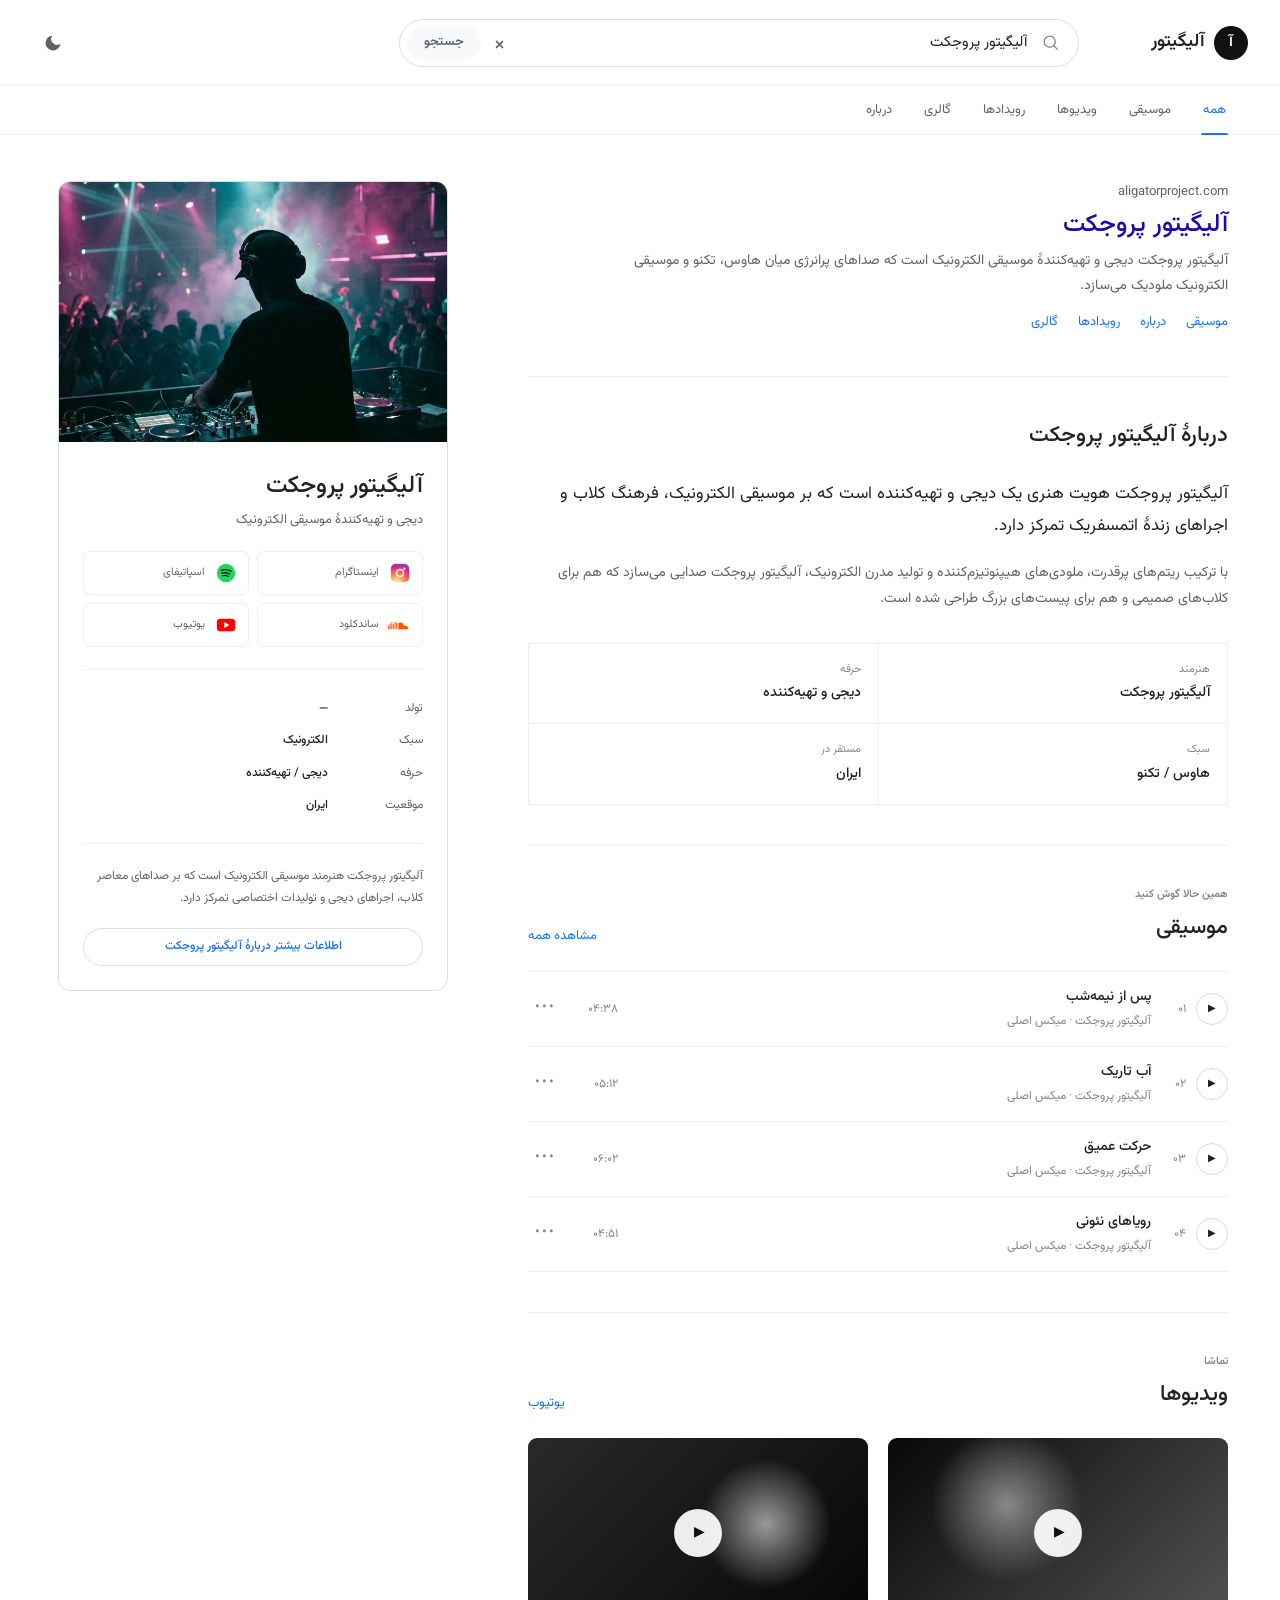
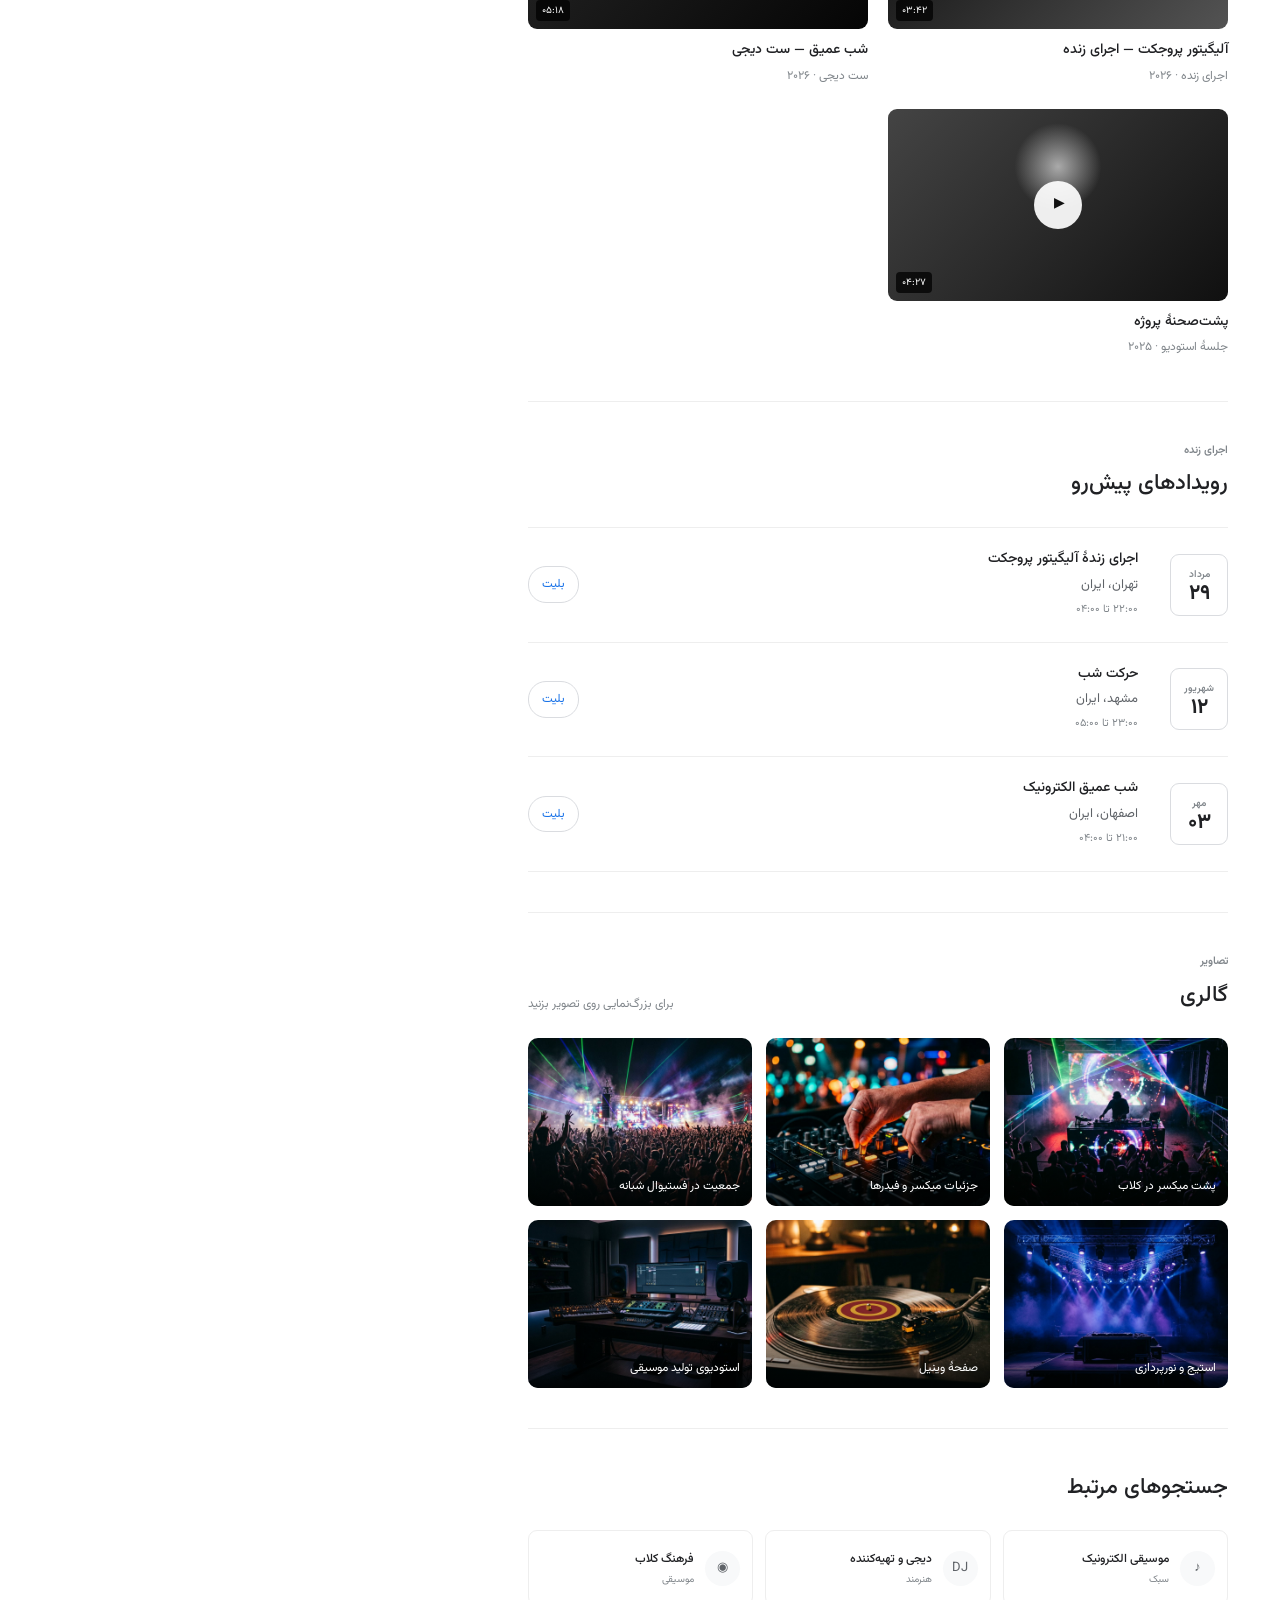
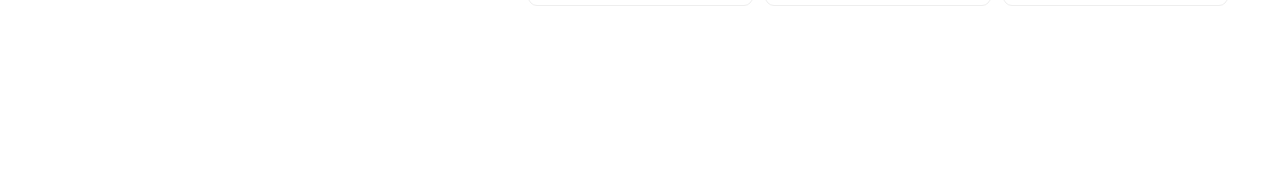
==== commit fb33cd1c: "Update index.html" ====
--- a/index.html
+++ b/index.html
@@ -18,6 +18,21 @@
   />
 
   <link rel="stylesheet" href="style.css" />
+
+  <!-- تنظیم نمایش لوگوهای واقعی شبکه‌های اجتماعی -->
+  <style>
+    .social-links a .social-symbol {
+      display: inline-flex;
+      align-items: center;
+      justify-content: center;
+      width: 26px;
+      height: 26px;
+      background: transparent !important;
+      border: 0 !important;
+    }
+    .social-links a .social-symbol svg { display: block; }
+    .mobile-socials a { display: inline-flex; align-items: center; }
+  </style>
 
   <!-- انتخاب تم پیش از رندر، برای جلوگیری از فلشِ رنگِ اشتباه -->
   <script>
@@ -180,7 +195,7 @@
 
             <div class="info-item">
               <span class="info-label">مستقر در</span>
-              <strong>آلمان</strong>
+              <strong>ایران</strong>
             </div>
 
           </div>
@@ -364,7 +379,7 @@
 
               <div class="event-details">
                 <h3>اجرای زندهٔ آلیگیتور پروجکت</h3>
-                <p>فرانکفورت، آلمان</p>
+                <p>تهران، ایران</p>
                 <span>۲۲:۰۰ تا ۰۴:۰۰</span>
               </div>
 
@@ -380,7 +395,7 @@
 
               <div class="event-details">
                 <h3>حرکت شب</h3>
-                <p>برلین، آلمان</p>
+                <p>مشهد، ایران</p>
                 <span>۲۳:۰۰ تا ۰۵:۰۰</span>
               </div>
 
@@ -396,7 +411,7 @@
 
               <div class="event-details">
                 <h3>شب عمیق الکترونیک</h3>
-                <p>کلن، آلمان</p>
+                <p>اصفهان، ایران</p>
                 <span>۲۱:۰۰ تا ۰۴:۰۰</span>
               </div>
 
@@ -520,22 +535,64 @@
           <div class="social-links">
 
             <a href="#" aria-label="اینستاگرام">
-              <span class="social-symbol">◎</span>
+              <span class="social-symbol">
+                <svg viewBox="0 0 24 24" width="20" height="20" aria-hidden="true">
+                  <defs>
+                    <radialGradient id="ig-grad" cx="30%" cy="107%" r="150%">
+                      <stop offset="0%" stop-color="#fdf497"/>
+                      <stop offset="5%" stop-color="#fdf497"/>
+                      <stop offset="45%" stop-color="#fd5949"/>
+                      <stop offset="60%" stop-color="#d6249f"/>
+                      <stop offset="90%" stop-color="#285AEB"/>
+                    </radialGradient>
+                  </defs>
+                  <rect x="1" y="1" width="22" height="22" rx="6" fill="url(#ig-grad)"/>
+                  <circle cx="12" cy="12" r="4.2" fill="none" stroke="#fff" stroke-width="1.8"/>
+                  <circle cx="17.2" cy="6.8" r="1.3" fill="#fff"/>
+                </svg>
+              </span>
               اینستاگرام
             </a>
 
             <a href="#" aria-label="اسپاتیفای">
-              <span class="social-symbol">◉</span>
+              <span class="social-symbol">
+                <svg viewBox="0 0 24 24" width="20" height="20" aria-hidden="true">
+                  <circle cx="12" cy="12" r="11" fill="#1ED760"/>
+                  <path fill="none" stroke="#000" stroke-width="1.7" stroke-linecap="round"
+                    d="M6.4 8.6c3.9-1.1 8.4-.7 11.6 1.2"/>
+                  <path fill="none" stroke="#000" stroke-width="1.5" stroke-linecap="round"
+                    d="M7 12.1c3.1-.9 6.8-.5 9.4 1"/>
+                  <path fill="none" stroke="#000" stroke-width="1.3" stroke-linecap="round"
+                    d="M7.6 15.3c2.4-.7 5.3-.4 7.4.8"/>
+                </svg>
+              </span>
               اسپاتیفای
             </a>
 
             <a href="#" aria-label="ساندکلود">
-              <span class="social-symbol">◖</span>
+              <span class="social-symbol">
+                <svg viewBox="0 0 48 24" width="26" height="20" aria-hidden="true">
+                  <g fill="#FF5500">
+                    <rect x="2"  y="12" width="1.8" height="8" rx="0.9"/>
+                    <rect x="5"  y="9"  width="1.8" height="11" rx="0.9"/>
+                    <rect x="8"  y="7"  width="1.8" height="13" rx="0.9"/>
+                    <rect x="11" y="10" width="1.8" height="10" rx="0.9"/>
+                    <rect x="14" y="6"  width="1.8" height="14" rx="0.9"/>
+                    <rect x="17" y="8"  width="1.8" height="12" rx="0.9"/>
+                  </g>
+                  <path fill="#FF5500" d="M21 20V8.5c1-.6 2.2-1 3.4-1 3.6 0 6.6 2.7 7.1 6.2.7-.3 1.5-.5 2.3-.5 3 0 5.5 2.4 5.5 5.4 0 .5-.1 1-.2 1.4H21z"/>
+                </svg>
+              </span>
               ساندکلود
             </a>
 
             <a href="#" aria-label="یوتیوب">
-              <span class="social-symbol">▶</span>
+              <span class="social-symbol">
+                <svg viewBox="0 0 24 24" width="22" height="20" aria-hidden="true">
+                  <rect x="1" y="4.5" width="22" height="15" rx="4.2" fill="#FF0000"/>
+                  <path d="M10 8.5l6 3.5-6 3.5z" fill="#fff"/>
+                </svg>
+              </span>
               یوتیوب
             </a>
 
@@ -562,7 +619,7 @@
 
           <div class="knowledge-row">
             <span>موقعیت</span>
-            <strong>آلمان</strong>
+            <strong>ایران</strong>
           </div>
 
 
@@ -606,9 +663,33 @@
       <a href="#gallery">گالری</a>
 
       <div class="mobile-socials">
-        <a href="#">اینستاگرام</a>
-        <a href="#">اسپاتیفای</a>
-        <a href="#">یوتیوب</a>
+        <a href="#">
+          <svg viewBox="0 0 24 24" width="18" height="18" aria-hidden="true" style="vertical-align:middle;margin-left:6px">
+            <defs>
+              <radialGradient id="ig-grad-m" cx="30%" cy="107%" r="150%">
+                <stop offset="0%" stop-color="#fdf497"/>
+                <stop offset="5%" stop-color="#fdf497"/>
+                <stop offset="45%" stop-color="#fd5949"/>
+                <stop offset="60%" stop-color="#d6249f"/>
+                <stop offset="90%" stop-color="#285AEB"/>
+              </radialGradient>
+            </defs>
+            <rect x="1" y="1" width="22" height="22" rx="6" fill="url(#ig-grad-m)"/>
+            <circle cx="12" cy="12" r="4.2" fill="none" stroke="#fff" stroke-width="1.8"/>
+            <circle cx="17.2" cy="6.8" r="1.3" fill="#fff"/>
+          </svg>اینستاگرام</a>
+        <a href="#">
+          <svg viewBox="0 0 24 24" width="18" height="18" aria-hidden="true" style="vertical-align:middle;margin-left:6px">
+            <circle cx="12" cy="12" r="11" fill="#1ED760"/>
+            <path fill="none" stroke="#000" stroke-width="1.7" stroke-linecap="round" d="M6.4 8.6c3.9-1.1 8.4-.7 11.6 1.2"/>
+            <path fill="none" stroke="#000" stroke-width="1.5" stroke-linecap="round" d="M7 12.1c3.1-.9 6.8-.5 9.4 1"/>
+            <path fill="none" stroke="#000" stroke-width="1.3" stroke-linecap="round" d="M7.6 15.3c2.4-.7 5.3-.4 7.4.8"/>
+          </svg>اسپاتیفای</a>
+        <a href="#">
+          <svg viewBox="0 0 24 24" width="20" height="18" aria-hidden="true" style="vertical-align:middle;margin-left:6px">
+            <rect x="1" y="4.5" width="22" height="15" rx="4.2" fill="#FF0000"/>
+            <path d="M10 8.5l6 3.5-6 3.5z" fill="#fff"/>
+          </svg>یوتیوب</a>
       </div>
 
     </div>
--- a/style.css
+++ b/style.css
@@ -1870,15 +1870,19 @@
 
 
   .search-nav {
-    overflow-x: auto;
+    /* بدون اسکرول افقی — تب‌ها ثابت و در صورت نیاز در چند خط */
   }
 
   .nav-inner {
     padding: 0 16px;
 
-    gap: 24px;
-
-    min-width: max-content;
+    gap: 4px 22px;
+
+    flex-wrap: wrap;
+  }
+
+  .nav-link {
+    height: 44px;
   }
 
 
@@ -1887,13 +1891,17 @@
   }
 
   .results-layout {
-    display: block;
+    display: flex;
+    flex-direction: column;
   }
 
   .knowledge-panel {
+    order: -1;
+
     position: static;
 
-    margin-top: 25px;
+    margin-top: 0;
+    margin-bottom: 25px;
   }
 
 
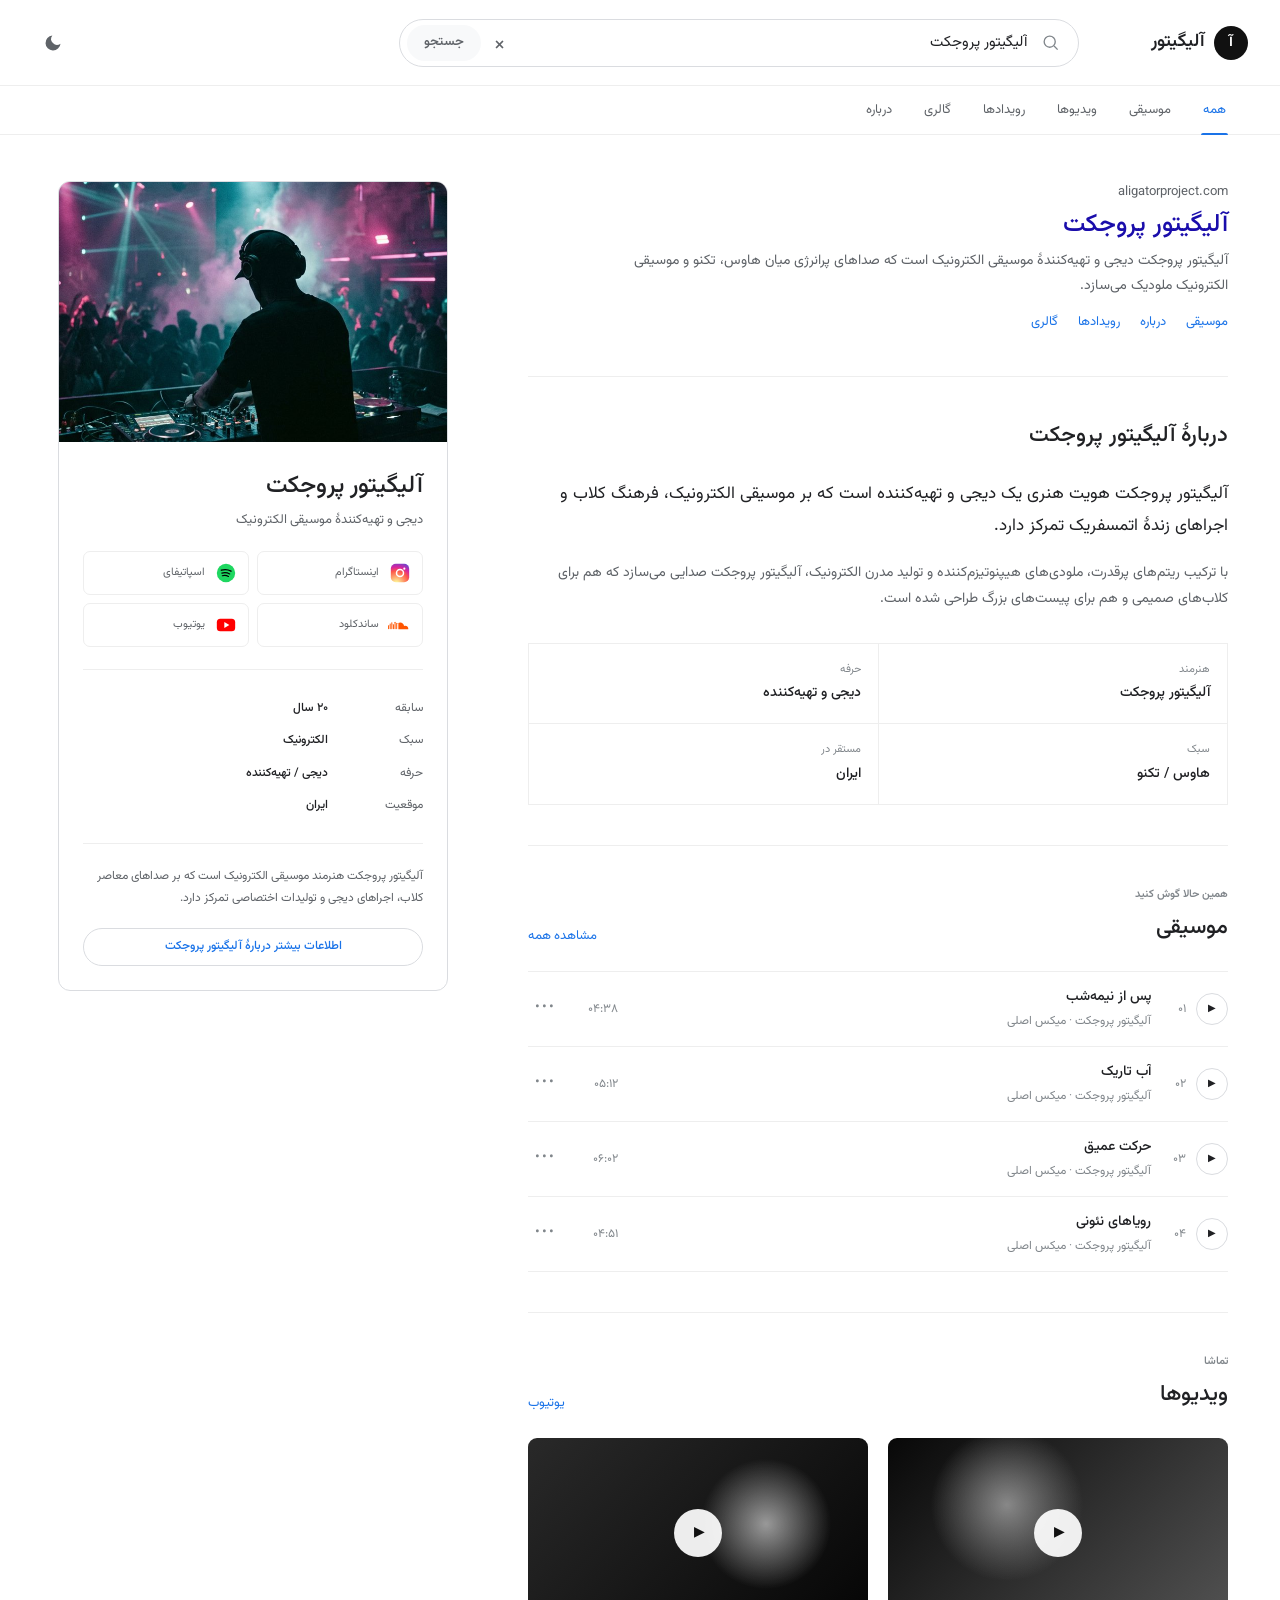
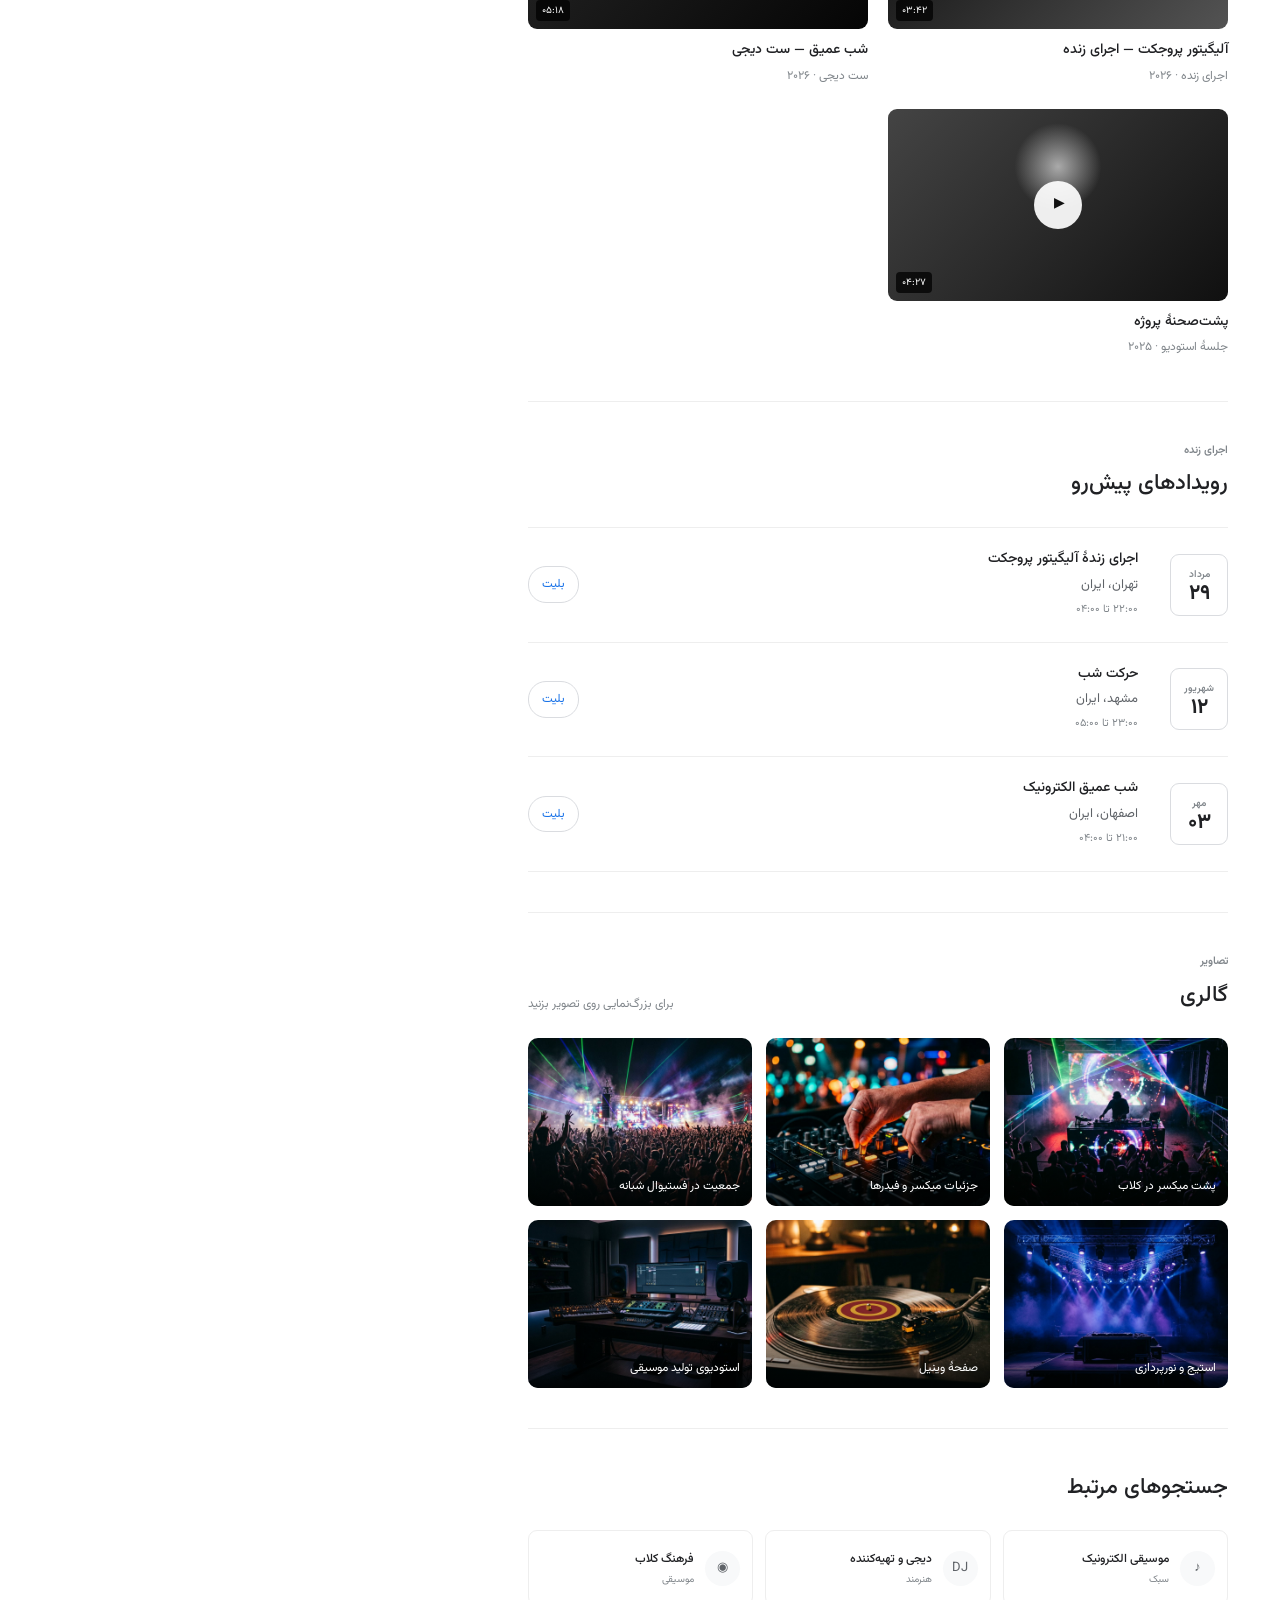
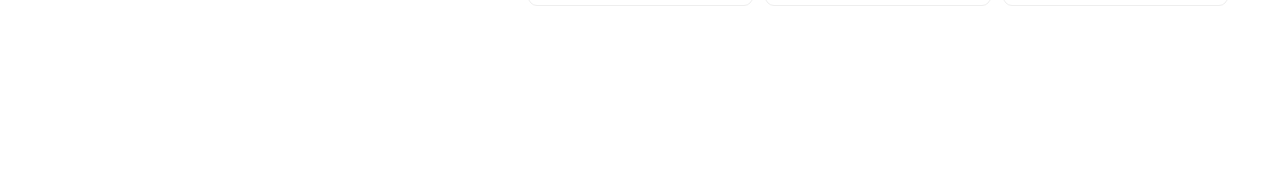
==== commit ddfc0e7b: "Update index.html" ====
--- a/index.html
+++ b/index.html
@@ -603,8 +603,8 @@
 
 
           <div class="knowledge-row">
-            <span>تولد</span>
-            <strong>—</strong>
+            <span>سابقه</span>
+            <strong>۲۰ سال</strong>
           </div>
 
           <div class="knowledge-row">
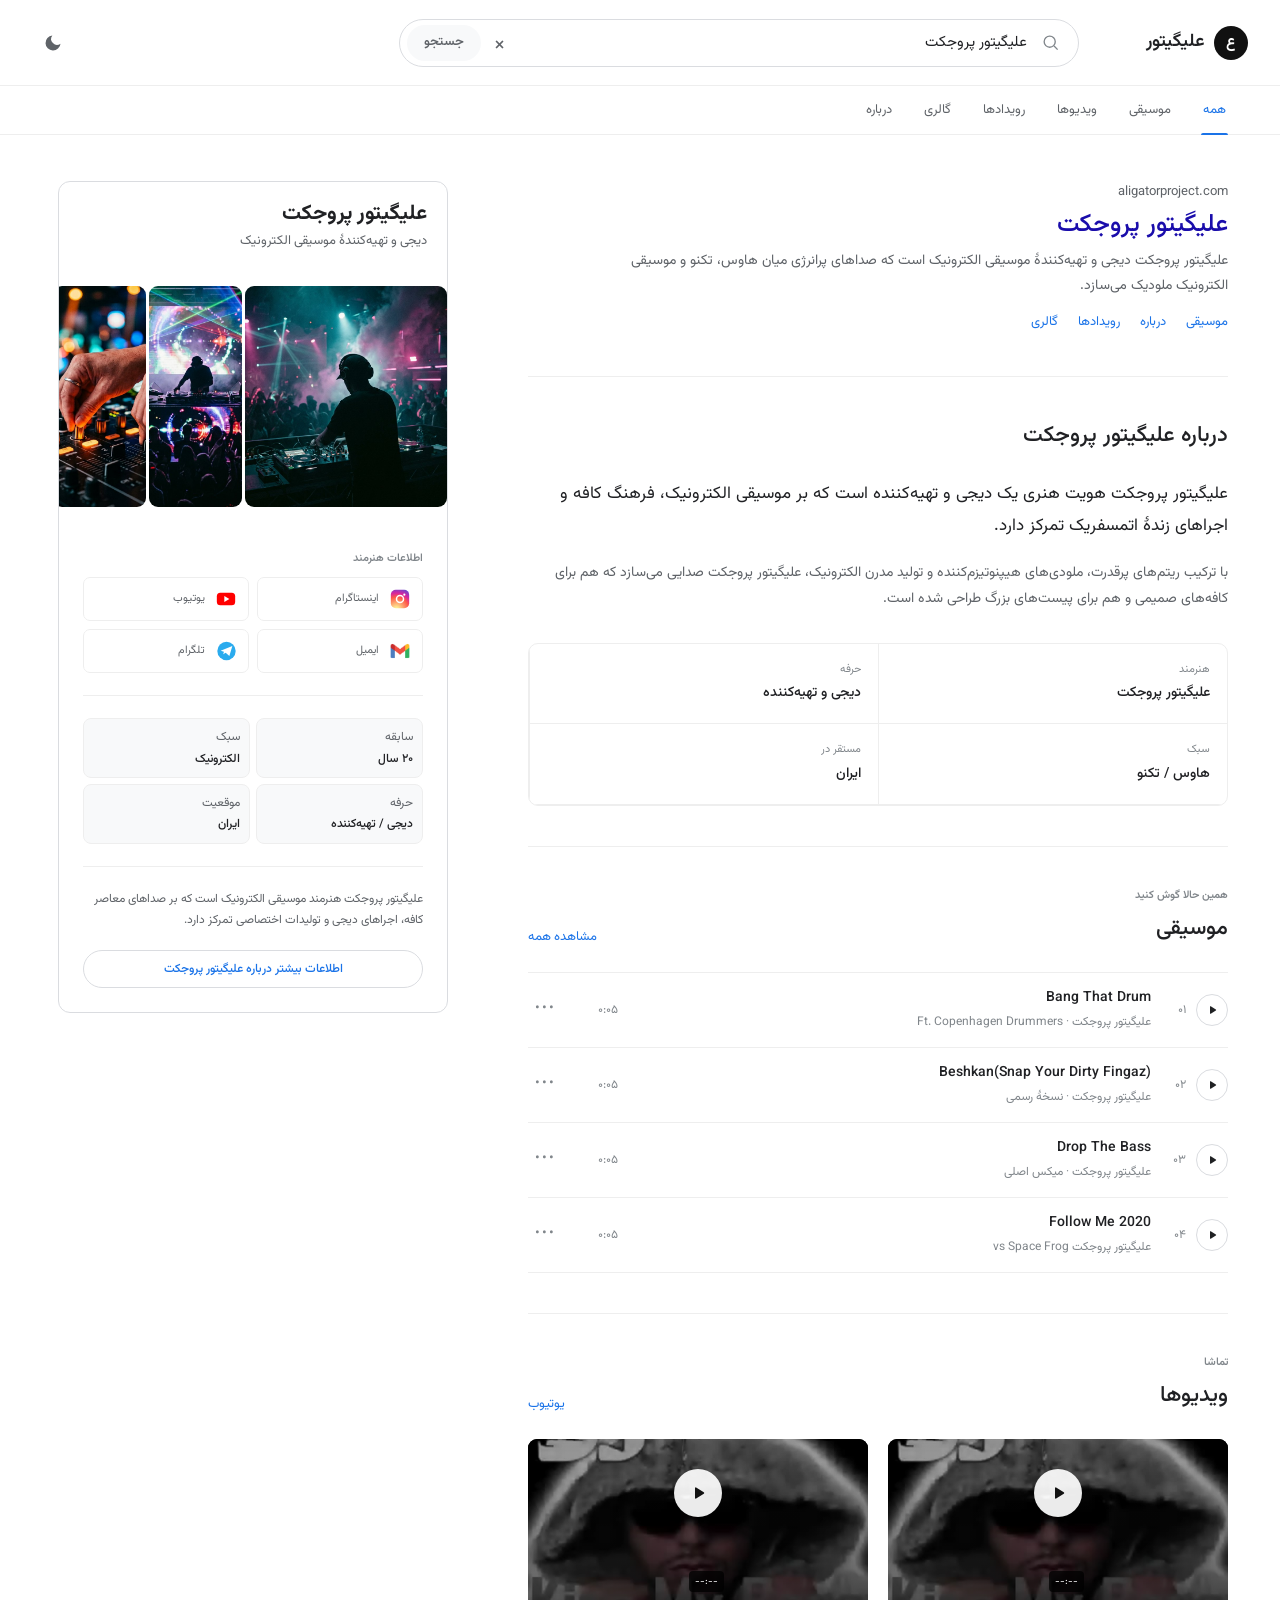
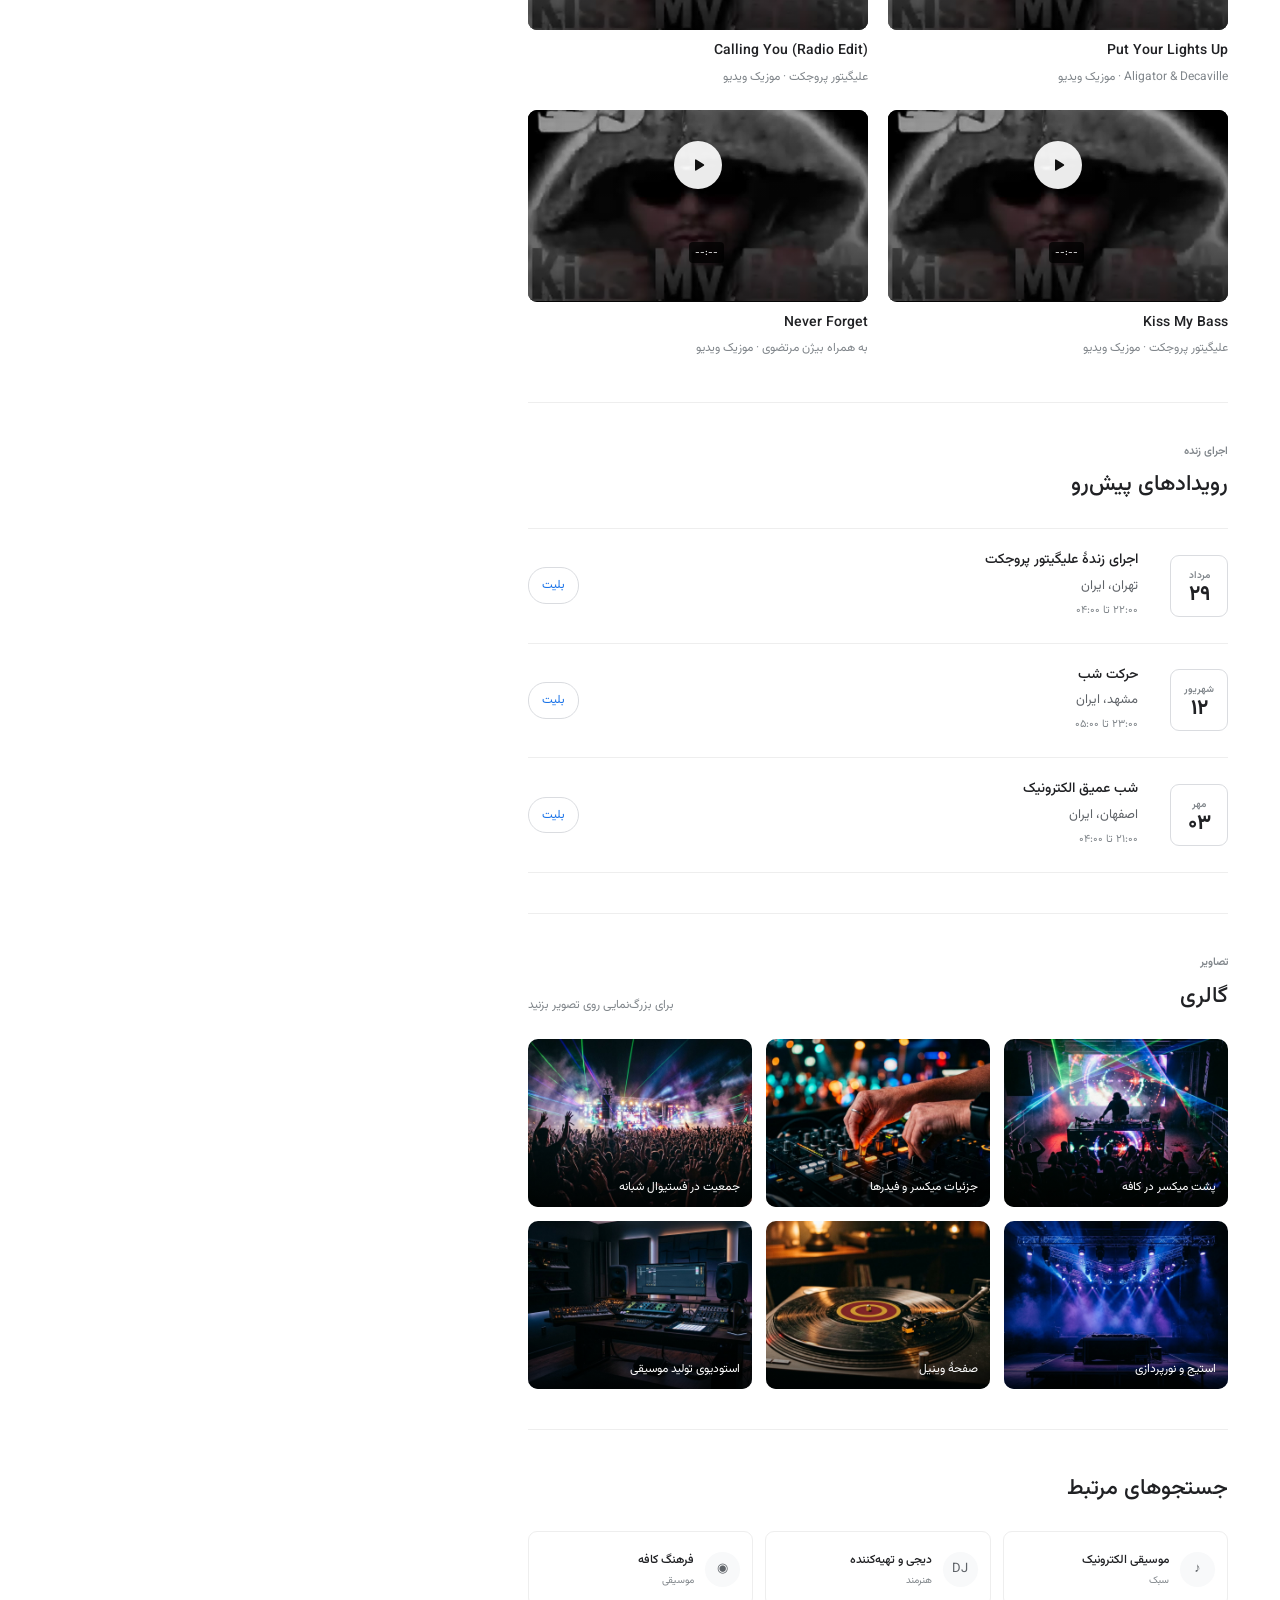
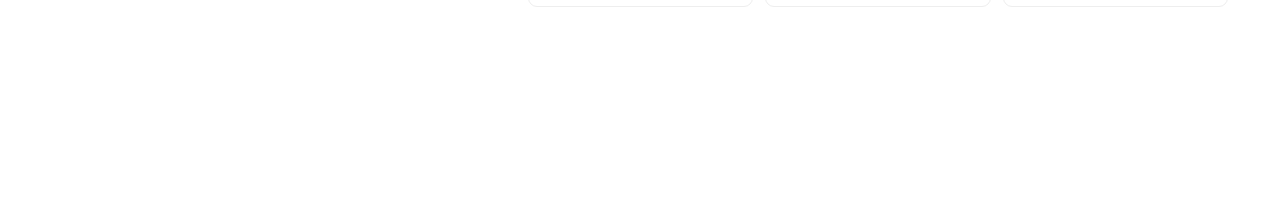
==== commit df831a5d: "Add files via upload" ====
--- a/index.html
+++ b/index.html
@@ -4,10 +4,10 @@
   <meta charset="UTF-8" />
   <meta name="viewport" content="width=device-width, initial-scale=1.0" />
 
-  <title>آلیگیتور پروجکت — دیجی و تهیه‌کننده</title>
+  <title>علیگیتور پروجکت — دیجی و تهیه‌کننده</title>
   <meta
     name="description"
-    content="آلیگیتور پروجکت — دیجی، تهیه‌کننده و هنرمند موسیقی الکترونیک."
+    content="علیگیتور پروجکت — دیجی، تهیه‌کننده و هنرمند موسیقی الکترونیک."
   />
 
   <link rel="preconnect" href="https://fonts.googleapis.com" />
@@ -54,8 +54,8 @@
   <!-- ================= هدر ================= -->
   <header class="topbar">
     <div class="brand">
-      <span class="brand-mark">آ</span>
-      <span class="brand-name">آلیگیتور</span>
+      <span class="brand-mark">ع</span>
+      <span class="brand-name">علیگیتور</span>
     </div>
 
     <div class="search-wrapper">
@@ -68,9 +68,9 @@
         <input
           id="searchInput"
           type="search"
-          value="آلیگیتور پروجکت"
+          value="علیگیتور پروجکت"
           autocomplete="off"
-          aria-label="جستجوی آلیگیتور پروجکت"
+          aria-label="جستجوی علیگیتور پروجکت"
         />
 
         <button class="clear-search" id="clearSearch" aria-label="پاک‌کردن جستجو">
@@ -141,10 +141,10 @@
             aligatorproject.com
           </div>
 
-          <h1>آلیگیتور پروجکت</h1>
+          <h1>علیگیتور پروجکت</h1>
 
           <p class="result-description">
-            آلیگیتور پروجکت دیجی و تهیه‌کنندهٔ موسیقی الکترونیک است که صداهای
+            علیگیتور پروجکت دیجی و تهیه‌کنندهٔ موسیقی الکترونیک است که صداهای
             پرانرژی میان هاوس، تکنو و موسیقی الکترونیک ملودیک می‌سازد.
           </p>
 
@@ -162,17 +162,17 @@
         <section class="content-section" id="about" data-content="about">
 
           <div class="section-heading">
-            <h2>دربارهٔ آلیگیتور پروجکت</h2>
+            <h2>درباره علیگیتور پروجکت</h2>
           </div>
 
           <p class="large-text">
-            آلیگیتور پروجکت هویت هنری یک دیجی و تهیه‌کننده است که بر موسیقی
-            الکترونیک، فرهنگ کلاب و اجراهای زندهٔ اتمسفریک تمرکز دارد.
+            علیگیتور پروجکت هویت هنری یک دیجی و تهیه‌کننده است که بر موسیقی
+            الکترونیک، فرهنگ کافه و اجراهای زندهٔ اتمسفریک تمرکز دارد.
           </p>
 
           <p>
             با ترکیب ریتم‌های پرقدرت، ملودی‌های هیپنوتیزم‌کننده و تولید مدرن
-            الکترونیک، آلیگیتور پروجکت صدایی می‌سازد که هم برای کلاب‌های صمیمی
+            الکترونیک، علیگیتور پروجکت صدایی می‌سازد که هم برای کافه‌های صمیمی
             و هم برای پیست‌های بزرگ طراحی شده است.
           </p>
 
@@ -180,7 +180,7 @@
 
             <div class="info-item">
               <span class="info-label">هنرمند</span>
-              <strong>آلیگیتور پروجکت</strong>
+              <strong>علیگیتور پروجکت</strong>
             </div>
 
             <div class="info-item">
@@ -218,80 +218,80 @@
 
           <div class="track-list">
 
-            <article class="track" data-track="1">
+            <article class="track" data-track="1" data-src="audio/bang-that-drum.mp3">
 
               <button class="play-track" aria-label="پخش آهنگ">
-                <span class="play-icon">▶</span>
+                <span class="play-icon"><svg class="icon-play" viewBox="0 0 24 24" aria-hidden="true"><path d="M8 5.5v13a1 1 0 0 0 1.53.85l10.2-6.5a1 1 0 0 0 0-1.7L9.53 4.65A1 1 0 0 0 8 5.5z"/></svg><svg class="icon-pause" viewBox="0 0 24 24" aria-hidden="true"><rect x="6.5" y="5" width="3.8" height="14" rx="1.2"/><rect x="13.7" y="5" width="3.8" height="14" rx="1.2"/></svg></span>
               </button>
 
               <div class="track-number">۰۱</div>
 
               <div class="track-info">
-                <h3>پس از نیمه‌شب</h3>
-                <p>آلیگیتور پروجکت · میکس اصلی</p>
-              </div>
-
-              <div class="track-duration">۰۴:۳۸</div>
+                <h3>Bang That Drum</h3>
+                <p>علیگیتور پروجکت · Ft. Copenhagen Drummers</p>
+              </div>
+
+              <div class="track-duration">--:--</div>
 
               <button class="track-more">•••</button>
 
             </article>
 
 
-            <article class="track" data-track="2">
+            <article class="track" data-track="2" data-src="audio/beshkan.mp3">
 
               <button class="play-track" aria-label="پخش آهنگ">
-                <span class="play-icon">▶</span>
+                <span class="play-icon"><svg class="icon-play" viewBox="0 0 24 24" aria-hidden="true"><path d="M8 5.5v13a1 1 0 0 0 1.53.85l10.2-6.5a1 1 0 0 0 0-1.7L9.53 4.65A1 1 0 0 0 8 5.5z"/></svg><svg class="icon-pause" viewBox="0 0 24 24" aria-hidden="true"><rect x="6.5" y="5" width="3.8" height="14" rx="1.2"/><rect x="13.7" y="5" width="3.8" height="14" rx="1.2"/></svg></span>
               </button>
 
               <div class="track-number">۰۲</div>
 
               <div class="track-info">
-                <h3>آب تاریک</h3>
-                <p>آلیگیتور پروجکت · میکس اصلی</p>
-              </div>
-
-              <div class="track-duration">۰۵:۱۲</div>
+                <h3>Beshkan(Snap Your Dirty Fingaz)</h3>
+                <p>علیگیتور پروجکت · نسخهٔ رسمی</p>
+              </div>
+
+              <div class="track-duration">--:--</div>
 
               <button class="track-more">•••</button>
 
             </article>
 
 
-            <article class="track" data-track="3">
+            <article class="track" data-track="3" data-src="audio/drop-the-bass.mp3">
 
               <button class="play-track" aria-label="پخش آهنگ">
-                <span class="play-icon">▶</span>
+                <span class="play-icon"><svg class="icon-play" viewBox="0 0 24 24" aria-hidden="true"><path d="M8 5.5v13a1 1 0 0 0 1.53.85l10.2-6.5a1 1 0 0 0 0-1.7L9.53 4.65A1 1 0 0 0 8 5.5z"/></svg><svg class="icon-pause" viewBox="0 0 24 24" aria-hidden="true"><rect x="6.5" y="5" width="3.8" height="14" rx="1.2"/><rect x="13.7" y="5" width="3.8" height="14" rx="1.2"/></svg></span>
               </button>
 
               <div class="track-number">۰۳</div>
 
               <div class="track-info">
-                <h3>حرکت عمیق</h3>
-                <p>آلیگیتور پروجکت · میکس اصلی</p>
-              </div>
-
-              <div class="track-duration">۰۶:۰۲</div>
+                <h3>Drop The Bass</h3>
+                <p>علیگیتور پروجکت · میکس اصلی</p>
+              </div>
+
+              <div class="track-duration">--:--</div>
 
               <button class="track-more">•••</button>
 
             </article>
 
 
-            <article class="track" data-track="4">
+            <article class="track" data-track="4" data-src="audio/follow-me-2020.mp3">
 
               <button class="play-track" aria-label="پخش آهنگ">
-                <span class="play-icon">▶</span>
+                <span class="play-icon"><svg class="icon-play" viewBox="0 0 24 24" aria-hidden="true"><path d="M8 5.5v13a1 1 0 0 0 1.53.85l10.2-6.5a1 1 0 0 0 0-1.7L9.53 4.65A1 1 0 0 0 8 5.5z"/></svg><svg class="icon-pause" viewBox="0 0 24 24" aria-hidden="true"><rect x="6.5" y="5" width="3.8" height="14" rx="1.2"/><rect x="13.7" y="5" width="3.8" height="14" rx="1.2"/></svg></span>
               </button>
 
               <div class="track-number">۰۴</div>
 
               <div class="track-info">
-                <h3>رویاهای نئونی</h3>
-                <p>آلیگیتور پروجکت · میکس اصلی</p>
-              </div>
-
-              <div class="track-duration">۰۴:۵۱</div>
+                <h3>Follow Me 2020</h3>
+                <p>علیگیتور پروجکت vs Space Frog</p>
+              </div>
+
+              <div class="track-duration">--:--</div>
 
               <button class="track-more">•••</button>
 
@@ -317,41 +317,58 @@
 
           <div class="video-grid">
 
-            <article class="video-card">
-              <div class="video-thumbnail thumbnail-one">
-                <button class="video-play">▶</button>
-                <span class="video-duration">۰۳:۴۲</span>
+            <article class="video-card" data-video="video/put-your-lights-up.mp4" data-title="Put Your Lights Up">
+              <div class="video-thumbnail">
+                <video class="video-preview" src="video/put-your-lights-up.mp4" poster="image/posters/put-your-lights-up.jpg" muted playsinline preload="metadata"></video>
+                <button class="video-play" aria-label="پخش ویدیو"><svg class="icon-play" viewBox="0 0 24 24" aria-hidden="true"><path d="M8 5.5v13a1 1 0 0 0 1.53.85l10.2-6.5a1 1 0 0 0 0-1.7L9.53 4.65A1 1 0 0 0 8 5.5z"/></svg></button>
+                <span class="video-duration">--:--</span>
               </div>
 
               <div class="video-info">
-                <h3>آلیگیتور پروجکت — اجرای زنده</h3>
-                <p>اجرای زنده · ۲۰۲۶</p>
-              </div>
-            </article>
-
-
-            <article class="video-card">
-              <div class="video-thumbnail thumbnail-two">
-                <button class="video-play">▶</button>
-                <span class="video-duration">۰۵:۱۸</span>
+                <h3>Put Your Lights Up</h3>
+                <p>Aligator & Decaville · موزیک ویدیو</p>
+              </div>
+            </article>
+
+
+            <article class="video-card" data-video="video/calling-you.mp4" data-title="Calling You (Radio Edit)">
+              <div class="video-thumbnail">
+                <video class="video-preview" src="video/calling-you.mp4" poster="image/posters/calling-you.jpg" muted playsinline preload="metadata"></video>
+                <button class="video-play" aria-label="پخش ویدیو"><svg class="icon-play" viewBox="0 0 24 24" aria-hidden="true"><path d="M8 5.5v13a1 1 0 0 0 1.53.85l10.2-6.5a1 1 0 0 0 0-1.7L9.53 4.65A1 1 0 0 0 8 5.5z"/></svg></button>
+                <span class="video-duration">--:--</span>
               </div>
 
               <div class="video-info">
-                <h3>شب عمیق — ست دیجی</h3>
-                <p>ست دیجی · ۲۰۲۶</p>
-              </div>
-            </article>
-
-
-            <article class="video-card">
-              <div class="video-thumbnail thumbnail-three">
-                <button class="video-play">▶</button>
-                <span class="video-duration">۰۴:۲۷</span>
+                <h3>Calling You (Radio Edit)</h3>
+                <p>علیگیتور پروجکت · موزیک ویدیو</p>
+              </div>
+            </article>
+
+
+            <article class="video-card" data-video="video/kiss-my-bass.mp4" data-title="Kiss My Bass">
+              <div class="video-thumbnail">
+                <video class="video-preview" src="video/kiss-my-bass.mp4" poster="image/posters/kiss-my-bass.jpg" muted playsinline preload="metadata"></video>
+                <button class="video-play" aria-label="پخش ویدیو"><svg class="icon-play" viewBox="0 0 24 24" aria-hidden="true"><path d="M8 5.5v13a1 1 0 0 0 1.53.85l10.2-6.5a1 1 0 0 0 0-1.7L9.53 4.65A1 1 0 0 0 8 5.5z"/></svg></button>
+                <span class="video-duration">--:--</span>
               </div>
 
               <div class="video-info">
-                <h3>پشت‌صحنهٔ پروژه</h3>
-                <p>جلسهٔ استودیو · ۲۰۲۵</p>
+                <h3>Kiss My Bass</h3>
+                <p>علیگیتور پروجکت · موزیک ویدیو</p>
+              </div>
+            </article>
+
+
+            <article class="video-card" data-video="video/never-forget.mp4" data-title="Never Forget">
+              <div class="video-thumbnail">
+                <video class="video-preview" src="video/never-forget.mp4" poster="image/posters/never-forget.jpg" muted playsinline preload="metadata"></video>
+                <button class="video-play" aria-label="پخش ویدیو"><svg class="icon-play" viewBox="0 0 24 24" aria-hidden="true"><path d="M8 5.5v13a1 1 0 0 0 1.53.85l10.2-6.5a1 1 0 0 0 0-1.7L9.53 4.65A1 1 0 0 0 8 5.5z"/></svg></button>
+                <span class="video-duration">--:--</span>
+              </div>
+
+              <div class="video-info">
+                <h3>Never Forget</h3>
+                <p>به همراه بیژن مرتضوی · موزیک ویدیو</p>
               </div>
             </article>
 
@@ -378,7 +395,7 @@
               </div>
 
               <div class="event-details">
-                <h3>اجرای زندهٔ آلیگیتور پروجکت</h3>
+                <h3>اجرای زندهٔ علیگیتور پروجکت</h3>
                 <p>تهران، ایران</p>
                 <span>۲۲:۰۰ تا ۰۴:۰۰</span>
               </div>
@@ -435,37 +452,37 @@
             <span class="gallery-hint">برای بزرگ‌نمایی روی تصویر بزنید</span>
           </div>
 
-          <!-- 🔁 جایگزینی تصاویر: عکس‌های داخل پوشهٔ images/ را با عکس‌های
+          <!-- 🔁 جایگزینی تصاویر: عکس‌های داخل پوشهٔ image/ را با عکس‌های
                واقعی دیجی جایگزین کنید (هم‌نام، هم‌فرمت .jpg). -->
           <div class="gallery-grid">
 
-            <figure class="gallery-item" data-caption="پشت میکسر در کلاب">
-              <img src="images/gallery-1.jpg" alt="دیجی پشت میکسر در کلاب" loading="lazy" />
-              <figcaption>پشت میکسر در کلاب</figcaption>
+            <figure class="gallery-item" data-caption="پشت میکسر در کافه">
+              <img src="image/gallery-1.jpg" alt="دیجی پشت میکسر در کافه" loading="lazy" />
+              <figcaption>پشت میکسر در کافه</figcaption>
             </figure>
 
             <figure class="gallery-item" data-caption="جزئیات میکسر و فیدرها">
-              <img src="images/gallery-2.jpg" alt="جزئیات میکسر دیجی" loading="lazy" />
+              <img src="image/gallery-2.jpg" alt="جزئیات میکسر دیجی" loading="lazy" />
               <figcaption>جزئیات میکسر و فیدرها</figcaption>
             </figure>
 
             <figure class="gallery-item" data-caption="جمعیت در فستیوال شبانه">
-              <img src="images/gallery-3.jpg" alt="جمعیت در فستیوال شبانه" loading="lazy" />
+              <img src="image/gallery-3.jpg" alt="جمعیت در فستیوال شبانه" loading="lazy" />
               <figcaption>جمعیت در فستیوال شبانه</figcaption>
             </figure>
 
             <figure class="gallery-item" data-caption="استیج و نورپردازی">
-              <img src="images/gallery-4.jpg" alt="استیج و نورپردازی" loading="lazy" />
+              <img src="image/gallery-4.jpg" alt="استیج و نورپردازی" loading="lazy" />
               <figcaption>استیج و نورپردازی</figcaption>
             </figure>
 
             <figure class="gallery-item" data-caption="صفحهٔ وینیل">
-              <img src="images/gallery-5.jpg" alt="صفحهٔ وینیل روی گرامافون" loading="lazy" />
+              <img src="image/gallery-5.jpg" alt="صفحهٔ وینیل روی گرامافون" loading="lazy" />
               <figcaption>صفحهٔ وینیل</figcaption>
             </figure>
 
             <figure class="gallery-item" data-caption="استودیوی تولید موسیقی">
-              <img src="images/gallery-6.jpg" alt="استودیوی تولید موسیقی" loading="lazy" />
+              <img src="image/gallery-6.jpg" alt="استودیوی تولید موسیقی" loading="lazy" />
               <figcaption>استودیوی تولید موسیقی</figcaption>
             </figure>
 
@@ -502,7 +519,7 @@
             <a href="#" class="related-card">
               <span class="related-icon">◉</span>
               <span>
-                <strong>فرهنگ کلاب</strong>
+                <strong>فرهنگ کافه</strong>
                 <small>موسیقی</small>
               </span>
             </a>
@@ -517,24 +534,33 @@
       <!-- ================= پنل اطلاعات ================= -->
       <aside class="knowledge-panel">
 
+        <div class="knowledge-top">
+          <div class="knowledge-title-row">
+            <div>
+              <h2>علیگیتور پروجکت</h2>
+              <p class="artist-type">دیجی و تهیه‌کنندهٔ موسیقی الکترونیک</p>
+            </div>
+          </div>
+        </div>
+
         <div class="artist-image">
-          <!-- 🔁 جایگزین کنید: تصویر واقعی دیجی → images/artist.jpg -->
-          <img src="images/artist.jpg" alt="آلیگیتور پروجکت" />
+          <div class="artist-collage">
+            <img src="image/artist.jpg" alt="علیگیتور پروجکت در حال اجرا" />
+            <img src="image/gallery-1.jpg" alt="اجرای زندهٔ علیگیتور پروجکت" />
+            <img src="image/gallery-2.jpg" alt="علیگیتور پروجکت" />
+            <img src="image/gallery-3.jpg" alt="جمعیت در اجرای زنده" />
+            <img src="image/gallery-4.jpg" alt="استیج و نورپردازی" />
+            <img src="image/gallery-5.jpg" alt="صفحهٔ وینیل" />
+          </div>
         </div>
 
-
         <div class="knowledge-content">
 
-          <h2>آلیگیتور پروجکت</h2>
-
-          <p class="artist-type">
-            دیجی و تهیه‌کنندهٔ موسیقی الکترونیک
-          </p>
-
+          <div class="knowledge-data-label">اطلاعات هنرمند</div>
 
           <div class="social-links">
 
-            <a href="#" aria-label="اینستاگرام">
+            <a href="https://www.instagram.com/aligatorprojectelectronic" aria-label="اینستاگرام">
               <span class="social-symbol">
                 <svg viewBox="0 0 24 24" width="20" height="20" aria-hidden="true">
                   <defs>
@@ -554,7 +580,7 @@
               اینستاگرام
             </a>
 
-            <a href="#" aria-label="اسپاتیفای">
+            <!-- <a href="https://open.spotify.com/artist/aligatorprojectelectronic" aria-label="اسپاتیفای">
               <span class="social-symbol">
                 <svg viewBox="0 0 24 24" width="20" height="20" aria-hidden="true">
                   <circle cx="12" cy="12" r="11" fill="#1ED760"/>
@@ -567,9 +593,9 @@
                 </svg>
               </span>
               اسپاتیفای
-            </a>
-
-            <a href="#" aria-label="ساندکلود">
+            </a> -->
+
+            <!-- <a href="https://soundcloud.com/aligatorprojectelectronic" aria-label="ساندکلود">
               <span class="social-symbol">
                 <svg viewBox="0 0 48 24" width="26" height="20" aria-hidden="true">
                   <g fill="#FF5500">
@@ -584,9 +610,9 @@
                 </svg>
               </span>
               ساندکلود
-            </a>
-
-            <a href="#" aria-label="یوتیوب">
+            </a> -->
+
+            <a href="https://www.youtube.com/@aligatorprojectelectronic" aria-label="یوتیوب">
               <span class="social-symbol">
                 <svg viewBox="0 0 24 24" width="22" height="20" aria-hidden="true">
                   <rect x="1" y="4.5" width="22" height="15" rx="4.2" fill="#FF0000"/>
@@ -596,30 +622,49 @@
               یوتیوب
             </a>
 
+            <a href="mailto:aligatorprojectelectronic@gmail.com" class="social-email" aria-label="ایمیل">
+              <span class="social-symbol">
+                <img class="gmail-logo-image" src="image/gmail-logo.png" alt="" aria-hidden="true" />
+              </span>
+              ایمیل
+            </a>
+
+            <a href="https://t.me/aligatorprojectelectronic" class="social-telegram" aria-label="تلگرام">
+              <span class="social-symbol">
+                <svg viewBox="0 0 24 24" width="21" height="20" aria-hidden="true">
+                  <circle cx="12" cy="12" r="11" fill="#2AABEE"/>
+                  <path fill="#fff" d="M5 11.55 19 6 15.45 18 11 14l-3 2 .95-3.25z"/>
+                </svg>
+              </span>
+              تلگرام
+            </a>
+
           </div>
 
 
           <div class="knowledge-divider"></div>
 
 
-          <div class="knowledge-row">
-            <span>سابقه</span>
-            <strong>۲۰ سال</strong>
-          </div>
-
-          <div class="knowledge-row">
-            <span>سبک</span>
-            <strong>الکترونیک</strong>
-          </div>
-
-          <div class="knowledge-row">
-            <span>حرفه</span>
-            <strong>دیجی / تهیه‌کننده</strong>
-          </div>
-
-          <div class="knowledge-row">
-            <span>موقعیت</span>
-            <strong>ایران</strong>
+          <div class="knowledge-data-grid">
+            <div class="knowledge-row">
+              <span>سابقه</span>
+              <strong>۲۰ سال</strong>
+            </div>
+
+            <div class="knowledge-row">
+              <span>سبک</span>
+              <strong>الکترونیک</strong>
+            </div>
+
+            <div class="knowledge-row">
+              <span>حرفه</span>
+              <strong>دیجی / تهیه‌کننده</strong>
+            </div>
+
+            <div class="knowledge-row">
+              <span>موقعیت</span>
+              <strong>ایران</strong>
+            </div>
           </div>
 
 
@@ -627,13 +672,13 @@
 
 
           <p class="knowledge-description">
-            آلیگیتور پروجکت هنرمند موسیقی الکترونیک است که بر صداهای معاصر
-            کلاب، اجراهای دیجی و تولیدات اختصاصی تمرکز دارد.
+            علیگیتور پروجکت هنرمند موسیقی الکترونیک است که بر صداهای معاصر
+            کافه، اجراهای دیجی و تولیدات اختصاصی تمرکز دارد.
           </p>
 
 
           <button class="more-info-button" id="moreInfoButton">
-            اطلاعات بیشتر دربارهٔ آلیگیتور پروجکت
+            اطلاعات بیشتر درباره علیگیتور پروجکت
           </button>
 
         </div>
@@ -663,33 +708,81 @@
       <a href="#gallery">گالری</a>
 
       <div class="mobile-socials">
-        <a href="#">
-          <svg viewBox="0 0 24 24" width="18" height="18" aria-hidden="true" style="vertical-align:middle;margin-left:6px">
-            <defs>
-              <radialGradient id="ig-grad-m" cx="30%" cy="107%" r="150%">
-                <stop offset="0%" stop-color="#fdf497"/>
-                <stop offset="5%" stop-color="#fdf497"/>
-                <stop offset="45%" stop-color="#fd5949"/>
-                <stop offset="60%" stop-color="#d6249f"/>
-                <stop offset="90%" stop-color="#285AEB"/>
-              </radialGradient>
-            </defs>
-            <rect x="1" y="1" width="22" height="22" rx="6" fill="url(#ig-grad-m)"/>
-            <circle cx="12" cy="12" r="4.2" fill="none" stroke="#fff" stroke-width="1.8"/>
-            <circle cx="17.2" cy="6.8" r="1.3" fill="#fff"/>
-          </svg>اینستاگرام</a>
-        <a href="#">
-          <svg viewBox="0 0 24 24" width="18" height="18" aria-hidden="true" style="vertical-align:middle;margin-left:6px">
-            <circle cx="12" cy="12" r="11" fill="#1ED760"/>
-            <path fill="none" stroke="#000" stroke-width="1.7" stroke-linecap="round" d="M6.4 8.6c3.9-1.1 8.4-.7 11.6 1.2"/>
-            <path fill="none" stroke="#000" stroke-width="1.5" stroke-linecap="round" d="M7 12.1c3.1-.9 6.8-.5 9.4 1"/>
-            <path fill="none" stroke="#000" stroke-width="1.3" stroke-linecap="round" d="M7.6 15.3c2.4-.7 5.3-.4 7.4.8"/>
-          </svg>اسپاتیفای</a>
-        <a href="#">
-          <svg viewBox="0 0 24 24" width="20" height="18" aria-hidden="true" style="vertical-align:middle;margin-left:6px">
-            <rect x="1" y="4.5" width="22" height="15" rx="4.2" fill="#FF0000"/>
-            <path d="M10 8.5l6 3.5-6 3.5z" fill="#fff"/>
-          </svg>یوتیوب</a>
+        
+              <a href="https://www.instagram.com/aligatorprojectelectronic" aria-label="اینستاگرام">
+                <svg viewBox="0 0 24 24" width="18" height="18" aria-hidden="true" style="vertical-align:middle;margin-left:6px">
+                  <defs>
+                    <radialGradient id="ig-grad" cx="30%" cy="107%" r="150%">
+                      <stop offset="0%" stop-color="#fdf497"/>
+                      <stop offset="5%" stop-color="#fdf497"/>
+                      <stop offset="45%" stop-color="#fd5949"/>
+                      <stop offset="60%" stop-color="#d6249f"/>
+                      <stop offset="90%" stop-color="#285AEB"/>
+                    </radialGradient>
+                  </defs>
+                  <rect x="1" y="1" width="22" height="22" rx="6" fill="url(#ig-grad)"/>
+                  <circle cx="12" cy="12" r="4.2" fill="none" stroke="#fff" stroke-width="1.8"/>
+                  <circle cx="17.2" cy="6.8" r="1.3" fill="#fff"/>
+                </svg>
+              اینستاگرام
+            </a>
+
+            <!-- <a href="https://open.spotify.com/artist/aligatorprojectelectronic" aria-label="اسپاتیفای">
+                <svg viewBox="0 0 24 24" width="18" height="18" aria-hidden="true" style="vertical-align:middle;margin-left:6px">
+                  <circle cx="12" cy="12" r="11" fill="#1ED760"/>
+                  <path fill="none" stroke="#000" stroke-width="1.7" stroke-linecap="round"
+                    d="M6.4 8.6c3.9-1.1 8.4-.7 11.6 1.2"/>
+                  <path fill="none" stroke="#000" stroke-width="1.5" stroke-linecap="round"
+                    d="M7 12.1c3.1-.9 6.8-.5 9.4 1"/>
+                  <path fill="none" stroke="#000" stroke-width="1.3" stroke-linecap="round"
+                    d="M7.6 15.3c2.4-.7 5.3-.4 7.4.8"/>
+                </svg>
+              اسپاتیفای
+            </a> -->
+
+            <!-- <a href="https://soundcloud.com/aligatorprojectelectronic" aria-label="ساندکلود">
+                <svg viewBox="0 0 24 24" width="18" height="18" aria-hidden="true" style="vertical-align:middle;margin-left:6px">
+                  <g fill="#FF5500">
+                    <rect x="2"  y="12" width="1.8" height="8" rx="0.9"/>
+                    <rect x="5"  y="9"  width="1.8" height="11" rx="0.9"/>
+                    <rect x="8"  y="7"  width="1.8" height="13" rx="0.9"/>
+                    <rect x="11" y="10" width="1.8" height="10" rx="0.9"/>
+                    <rect x="14" y="6"  width="1.8" height="14" rx="0.9"/>
+                    <rect x="17" y="8"  width="1.8" height="12" rx="0.9"/>
+                  </g>
+                  <path fill="#FF5500" d="M21 20V8.5c1-.6 2.2-1 3.4-1 3.6 0 6.6 2.7 7.1 6.2.7-.3 1.5-.5 2.3-.5 3 0 5.5 2.4 5.5 5.4 0 .5-.1 1-.2 1.4H21z"/>
+                </svg>
+              ساندکلود
+            </a> -->
+
+            <a href="https://www.youtube.com/@aligatorprojectelectronic" aria-label="یوتیوب">
+                <svg viewBox="0 0 24 24" width="18" height="18" aria-hidden="true" style="vertical-align:middle;margin-left:6px">
+                  <rect x="1" y="4.5" width="22" height="15" rx="4.2" fill="#FF0000"/>
+                  <path d="M10 8.5l6 3.5-6 3.5z" fill="#fff"/>
+                </svg>
+              یوتیوب
+            </a>
+
+            <a href="mailto:aligatorprojectelectronic@gmail.com" class="social-email" aria-label="ایمیل">
+              <span style="vertical-align:middle;margin-left:6px">
+                <img class="gmail-logo-image" src="image/gmail-logo.png" alt="" aria-hidden="true" />
+              </span>
+              ایمیل
+            </a>
+
+            <a href="https://t.me/aligatorprojectelectronic" class="social-telegram" aria-label="تلگرام">
+                <svg viewBox="0 0 24 24" width="18" height="18" aria-hidden="true" style="vertical-align:middle;margin-left:6px">
+                  <circle cx="12" cy="12" r="11" fill="#2AABEE"/>
+                  <path fill="#fff" d="M5 11.55 19 6 15.45 18 11 14l-3 2 .95-3.25z"/>
+                </svg>
+              تلگرام
+            </a>
+
+
+
+
+
+
       </div>
 
     </div>
@@ -722,17 +815,19 @@
 
 
   <!-- ================= پخش‌کنندهٔ موسیقی ================= -->
+  <audio id="audioElement" preload="metadata"></audio>
+
   <div class="music-player" id="musicPlayer">
 
     <div class="player-track">
 
       <div class="player-cover">
-        آ
+        ع
       </div>
 
       <div>
-        <strong id="playerTitle">پس از نیمه‌شب</strong>
-        <span>آلیگیتور پروجکت</span>
+        <strong id="playerTitle">Bang That Drum</strong>
+        <span>علیگیتور پروجکت</span>
       </div>
 
     </div>
@@ -740,13 +835,11 @@
 
     <div class="player-controls">
 
-      <button id="previousTrack" aria-label="آهنگ قبلی">▶|</button>
-
-      <button class="player-main" id="mainPlayButton" aria-label="پخش / توقف">
-        ▶
-      </button>
-
-      <button id="nextTrack" aria-label="آهنگ بعدی">|◀</button>
+      <button id="previousTrack" aria-label="آهنگ قبلی"><svg viewBox="0 0 24 24" aria-hidden="true"><path d="M18 5.5v13a1 1 0 0 1-1.55.83l-9-6.5a1 1 0 0 1 0-1.66l9-6.5A1 1 0 0 1 18 5.5z"/><rect x="4.5" y="5" width="2.6" height="14" rx="1.1"/></svg></button>
+
+      <button class="player-main" id="mainPlayButton" aria-label="پخش / توقف"><svg class="icon-play" viewBox="0 0 24 24" aria-hidden="true"><path d="M8 5.5v13a1 1 0 0 0 1.53.85l10.2-6.5a1 1 0 0 0 0-1.7L9.53 4.65A1 1 0 0 0 8 5.5z"/></svg><svg class="icon-pause" viewBox="0 0 24 24" aria-hidden="true"><rect x="6.5" y="5" width="3.8" height="14" rx="1.2"/><rect x="13.7" y="5" width="3.8" height="14" rx="1.2"/></svg></button>
+
+      <button id="nextTrack" aria-label="آهنگ بعدی"><svg viewBox="0 0 24 24" aria-hidden="true"><path d="M6 5.5v13a1 1 0 0 0 1.55.83l9-6.5a1 1 0 0 0 0-1.66l-9-6.5A1 1 0 0 0 6 5.5z"/><rect x="16.9" y="5" width="2.6" height="14" rx="1.1"/></svg></button>
 
     </div>
 
@@ -759,7 +852,7 @@
         <div class="progress-value" id="progressValue"></div>
       </div>
 
-      <span id="totalTime">۴:۳۸</span>
+      <span id="totalTime">۰:۰۰</span>
 
     </div>
 
@@ -777,6 +870,15 @@
   </div>
 
 
+  <!-- ================= پخش‌کنندهٔ ویدیو ================= -->
+  <div class="video-modal" id="videoModal" aria-hidden="true">
+    <button class="video-modal-close" id="videoModalClose" aria-label="بستن">×</button>
+    <div class="video-modal-inner">
+      <video id="videoModalPlayer" controls playsinline></video>
+      <p class="video-modal-title" id="videoModalTitle"></p>
+    </div>
+  </div>
+
   <script src="script.js"></script>
 
 </body>
--- a/style.css
+++ b/style.css
@@ -686,8 +686,9 @@
 
   margin-top: 30px;
 
-  border-top: 1px solid var(--border-light);
-  border-inline-start: 1px solid var(--border-light);
+  border: 1px solid var(--border-light);
+  border-radius: 10px;
+  overflow: hidden;
 }
 
 .info-item {
@@ -1893,10 +1894,19 @@
   .results-layout {
     display: flex;
     flex-direction: column;
+    /* چون در دسکتاپ align-items: start است، بدون این خط
+       ستون اصلی در موبایل فقط به اندازهٔ محتوایش عرض می‌گیرد. */
+    align-items: stretch;
+    width: 100%;
+  }
+
+  .results-column {
+    width: 100%;
   }
 
   .knowledge-panel {
     order: -1;
+    width: 100%;
 
     position: static;
 
@@ -1931,19 +1941,26 @@
 
 
   .track {
+    /* در موبایل هم مدت‌زمان و منوی سه‌نقطه حفظ می‌شوند. */
     grid-template-columns:
       38px
       25px
       minmax(0, 1fr)
-      30px;
+      48px
+      28px;
+    column-gap: 2px;
   }
 
   .track-duration {
-    display: none;
+    display: block;
+    font-size: 10px;
+    white-space: nowrap;
   }
 
   .track-more {
-    display: none;
+    display: block;
+    padding: 0;
+    font-size: 12px;
   }
 
 
@@ -1960,15 +1977,16 @@
 
 
   .event {
-    grid-template-columns: 58px minmax(0, 1fr);
+    /* دکمهٔ بلیت در همان ردیف تاریخ و جزئیات قرار می‌گیرد. */
+    grid-template-columns: 58px minmax(0, 1fr) auto;
 
     gap: 13px;
   }
 
   .event-button {
-    grid-column: 2;
-
+    grid-column: auto;
     width: fit-content;
+    white-space: nowrap;
   }
 
 
@@ -2073,3 +2091,624 @@
   }
 
 }
+
+/* پنل معرفی در موبایل فقط برای صفحهٔ اصلی و بخش «درباره» نمایش داده می‌شود. */
+@media (max-width: 760px) {
+  .knowledge-panel.mobile-hidden {
+    display: none;
+  }
+}
+
+/* بازطراحی کارت معرفی هنرمند، با چیدمان فشرده و تصویری در موبایل */
+.knowledge-top {
+  padding: 18px 20px 14px;
+}
+
+.knowledge-title-row {
+  display: flex;
+  align-items: flex-start;
+  justify-content: space-between;
+  gap: 12px;
+}
+
+.knowledge-title-row h2 {
+  margin: 0;
+  font-size: 21px;
+  line-height: 1.35;
+}
+
+.knowledge-title-row .artist-type {
+  margin: 2px 0 0;
+}
+
+.knowledge-share {
+  width: 28px;
+  height: 28px;
+  flex: none;
+  border: 1px solid var(--border);
+  border-radius: 50%;
+  background: var(--surface-soft);
+  color: var(--text-secondary);
+  cursor: pointer;
+  font-size: 16px;
+  line-height: 1;
+}
+
+.knowledge-share:hover {
+  color: var(--text);
+  background: var(--surface-hover);
+}
+
+.artist-image {
+  height: 260px;
+}
+
+.artist-collage {
+  height: 100%;
+  display: grid;
+  grid-template-columns: 1.35fr 1fr 1fr;
+  grid-template-rows: 1fr 1fr;
+  gap: 2px;
+  background: var(--surface);
+}
+
+.artist-collage img {
+  width: 100%;
+  height: 100%;
+  display: block;
+  object-fit: cover;
+}
+
+.artist-collage img:first-child {
+  grid-row: 1 / 3;
+}
+
+@media (max-width: 760px) {
+  .knowledge-top {
+    padding: 10px 9px 7px;
+  }
+
+  .knowledge-title-row h2 {
+    font-size: 16px;
+  }
+
+  .knowledge-title-row .artist-type {
+    font-size: 10px;
+  }
+
+  .knowledge-share {
+    width: 22px;
+    height: 22px;
+    font-size: 13px;
+  }
+
+  .artist-image {
+    height: 192px;
+  }
+
+  .knowledge-content {
+    padding: 12px 9px 14px;
+  }
+
+  .social-links a {
+    padding: 6px 7px;
+  }
+}
+
+/* کلاژ افقی کارت معرفی: قابل کشیدن با انگشت یا ماوس */
+.artist-collage {
+  display: flex;
+  flex-wrap: nowrap;
+  gap: 3px;
+  overflow-x: auto;
+  overflow-y: hidden;
+  direction: ltr;
+  cursor: grab;
+  scroll-snap-type: x mandatory;
+  scrollbar-width: none;
+  touch-action: pan-x;
+}
+
+.artist-collage::-webkit-scrollbar {
+  display: none;
+}
+
+.artist-collage.is-dragging {
+  cursor: grabbing;
+  scroll-behavior: auto;
+}
+
+.artist-collage img,
+.artist-collage img:first-child {
+  flex: 0 0 42%;
+  width: 42%;
+  height: 100%;
+  min-width: 0;
+  object-fit: cover;
+  scroll-snap-align: start;
+}
+
+/* اطلاعات به‌صورت بلوک‌های مستقل */
+.knowledge-data-label {
+  margin-bottom: 8px;
+  color: var(--text-muted);
+  font-size: 11px;
+  font-weight: 600;
+}
+
+.knowledge-content .knowledge-row {
+  margin: 6px 0;
+  padding: 9px 11px;
+  grid-template-columns: 80px 1fr;
+  border: 1px solid var(--border-light);
+  border-radius: 8px;
+  background: var(--surface-soft);
+}
+
+.lightbox.standalone .lightbox-nav {
+  display: none;
+}
+
+@media (max-width: 760px) {
+  .artist-collage img,
+  .artist-collage img:first-child {
+    flex-basis: 73%;
+    width: 73%;
+  }
+
+  .knowledge-content .knowledge-row {
+    margin: 5px 0;
+    padding: 8px 9px;
+  }
+}
+
+/* فعال‌سازی درگ واقعی برای کلاژ تصاویر */
+.artist-collage {
+  user-select: none;
+  -webkit-user-select: none;
+  touch-action: none;
+  scroll-behavior: smooth;
+}
+
+.artist-collage img {
+  pointer-events: auto;
+  user-drag: none;
+  -webkit-user-drag: none;
+}
+
+
+/* کاروسل واقعی تصاویر: پنج تصویر با اسکرول افقی native در موبایل */
+.artist-image {
+  min-width: 0;
+}
+
+.artist-collage {
+  display: flex;
+  flex-wrap: nowrap;
+  width: 100%;
+  overflow-x: auto;
+  overflow-y: hidden;
+  -webkit-overflow-scrolling: touch;
+  touch-action: pan-x;
+  scroll-snap-type: x mandatory;
+  scroll-behavior: smooth;
+  cursor: grab;
+}
+
+.artist-collage:active,
+.artist-collage.is-dragging {
+  cursor: grabbing;
+}
+
+.artist-collage img,
+.artist-collage img:first-child {
+  display: block;
+  flex: 0 0 42%;
+  width: 42%;
+  min-width: 42%;
+  height: 100%;
+  object-fit: cover;
+  scroll-snap-align: start;
+}
+
+@media (max-width: 760px) {
+  .artist-collage img,
+  .artist-collage img:first-child {
+    flex-basis: 78%;
+    width: 78%;
+    min-width: 78%;
+  }
+}
+
+
+/* سوایپ لمسی مستقیم روی کاروسل تصاویر */
+.artist-collage {
+  overflow-x: scroll !important;
+  overscroll-behavior-x: contain;
+  touch-action: pan-x;
+  -webkit-overflow-scrolling: touch;
+}
+
+/* نوار اسکرول قابل مشاهده و عرض ثابت برای اطمینان از ایجاد کاروسل */
+.artist-collage {
+  overflow-x: scroll !important;
+  overflow-y: hidden;
+  scrollbar-width: thin;
+  scrollbar-color: #8b8f99 #292c33;
+}
+
+.artist-collage::-webkit-scrollbar {
+  display: block !important;
+  height: 8px;
+}
+
+.artist-collage::-webkit-scrollbar-track {
+  background: #292c33;
+  border-radius: 10px;
+}
+
+.artist-collage::-webkit-scrollbar-thumb {
+  background: #8b8f99;
+  border-radius: 10px;
+}
+
+.artist-collage img,
+.artist-collage img:first-child {
+  flex: 0 0 220px !important;
+  width: 220px !important;
+  min-width: 220px !important;
+}
+
+@media (max-width: 760px) {
+  .artist-collage img,
+  .artist-collage img:first-child {
+    flex: 0 0 180px !important;
+    width: 180px !important;
+    min-width: 180px !important;
+  }
+}
+
+/* حرکت نرم‌تر کاروسل هنگام جابه‌جایی */
+.artist-collage {
+  scroll-behavior: smooth;
+  scroll-snap-type: x proximity;
+  overscroll-behavior-inline: contain;
+}
+
+.artist-collage.is-dragging,
+.artist-collage:active {
+  scroll-behavior: auto;
+  scroll-snap-type: none;
+}
+
+/* پنهان‌کردن نوار اسکرول، بدون حذف قابلیت سوایپ و درگ */
+.artist-collage {
+  scrollbar-width: none;
+  -ms-overflow-style: none;
+}
+
+.artist-collage::-webkit-scrollbar {
+  display: none !important;
+  width: 0;
+  height: 0;
+}
+
+/* تصویر اول بزرگ‌تر و تصاویر بعدی کوچک‌تر، مشابه کارت مرجع */
+.artist-collage img:first-child {
+  flex: 0 0 52% !important;
+  width: 52% !important;
+  min-width: 52% !important;
+}
+
+.artist-collage img:not(:first-child) {
+  flex: 0 0 24% !important;
+  width: 24% !important;
+  min-width: 24% !important;
+}
+
+@media (max-width: 760px) {
+  .artist-collage img:first-child {
+    flex-basis: 52% !important;
+    width: 52% !important;
+    min-width: 52% !important;
+  }
+
+  .artist-collage img:not(:first-child) {
+    flex-basis: 25% !important;
+    width: 25% !important;
+    min-width: 25% !important;
+  }
+}
+
+/* تغییر جهت کاروسل به راست‌به‌چپ؛ تصویر اصلی از سمت راست شروع می‌شود */
+.artist-collage {
+  direction: rtl;
+}
+
+.artist-collage img {
+  scroll-snap-align: end;
+}
+
+/* ارتفاع کاروسل متناسب با تصویر اول؛ تصویر اول مربع می‌ماند */
+@media (max-width: 760px) {
+  .artist-image {
+    height: auto;
+    aspect-ratio: 1.923 / 1;
+  }
+}
+
+
+/* چیدمان اطلاعات هنرمند به‌صورت ۲ در ۲ */
+.knowledge-data-grid {
+  display: grid;
+  grid-template-columns: repeat(2, minmax(0, 1fr));
+  gap: 6px;
+}
+
+.knowledge-data-grid .knowledge-row {
+  margin: 0;
+  min-width: 0;
+  display: flex;
+  flex-direction: column;
+  gap: 1px;
+  padding: 8px 9px;
+}
+
+.knowledge-data-grid .knowledge-row strong {
+  white-space: nowrap;
+  overflow: hidden;
+  text-overflow: ellipsis;
+}
+
+/* کاهش ارتفاع تصاویر کارت معرفی در موبایل */
+@media (max-width: 760px) {
+  .artist-image {
+    height: clamp(135px, 42vw, 180px);
+    aspect-ratio: auto;
+  }
+}
+
+/* تصویر اول مربع، با ارتفاع کلی کمتر و متناسب با عرض کارت */
+@media (max-width: 760px) {
+  .artist-image {
+    height: auto;
+    aspect-ratio: 1.923 / 1;
+  }
+}
+
+/* کاهش ارتفاع تصاویر کلاژ؛ تصویر اصلی همچنان مربعی باقی می‌ماند */
+.artist-collage img,
+.artist-collage img:first-child {
+  height: 85% !important;
+  align-self: center;
+}
+
+.artist-collage img:first-child {
+  height: auto !important;
+  aspect-ratio: 1 / 1;
+}
+
+/* کاهش یکسان ارتفاع تمام تصاویر ردیف */
+.artist-collage img,
+.artist-collage img:first-child {
+  height: 85% !important;
+  aspect-ratio: auto !important;
+  align-self: center;
+}
+
+/* ترتیب شبکه‌های اجتماعی: اینستاگرام، یوتیوب / ایمیل، تلگرام / اسپاتیفای، ساندکلود */
+.social-links a[aria-label="اینستاگرام"] { order: 1; }
+.social-links a[aria-label="یوتیوب"] { order: 2; }
+.social-links a[aria-label="ایمیل"] { order: 3; }
+.social-links a[aria-label="تلگرام"] { order: 4; }
+.social-links a[aria-label="اسپاتیفای"] { order: 5; }
+.social-links a[aria-label="ساندکلود"] { order: 6; }
+
+.social-symbol-text {
+  font-size: 17px;
+  line-height: 1;
+  color: var(--text-secondary);
+}
+
+.gmail-logo-image {
+  width: 21px !important;
+  height: 20px !important;
+  display: block !important;
+  object-fit: contain;
+}
+
+/* گوشه‌های گرد تصاویر سکشن معرفی */
+.artist-collage img,
+.artist-collage img:first-child {
+  border-radius: 9px;
+}
+
+
+/* ================= پخش‌کنندهٔ ویدیو ================= */
+
+.video-thumbnail {
+  cursor: pointer;
+  background: #0b0b0b;
+}
+
+.video-preview {
+  position: absolute;
+  inset: 0;
+
+  width: 100%;
+  height: 100%;
+
+  object-fit: cover;
+
+  pointer-events: none;
+}
+
+.video-thumbnail::after {
+  content: "";
+
+  position: absolute;
+  inset: 0;
+
+  background: linear-gradient(180deg, rgba(0,0,0,.15), rgba(0,0,0,.55));
+
+  pointer-events: none;
+}
+
+.video-thumbnail .video-play,
+.video-thumbnail .video-duration {
+  position: relative;
+  z-index: 2;
+}
+
+.video-modal {
+  position: fixed;
+  inset: 0;
+
+  z-index: 9999;
+
+  display: none;
+  place-items: center;
+
+  padding: 24px;
+
+  background: rgba(0, 0, 0, .88);
+}
+
+.video-modal.open {
+  display: grid;
+}
+
+.video-modal-inner {
+  width: min(960px, 100%);
+}
+
+.video-modal-inner video {
+  width: 100%;
+
+  max-height: 78vh;
+
+  border-radius: 12px;
+
+  background: #000;
+
+  display: block;
+}
+
+.video-modal-title {
+  margin: 12px 0 0;
+
+  text-align: center;
+
+  color: #fff;
+
+  font-size: 1rem;
+}
+
+.video-modal-close {
+  position: absolute;
+  top: 18px;
+  inset-inline-end: 18px;
+
+  width: 42px;
+  height: 42px;
+
+  border: 0;
+  border-radius: 50%;
+
+  background: rgba(255, 255, 255, .14);
+  color: #fff;
+
+  font-size: 1.6rem;
+  line-height: 1;
+
+  cursor: pointer;
+}
+
+.video-modal-close:hover {
+  background: rgba(255, 255, 255, .26);
+}
+
+.track.playing .track-number {
+  opacity: .35;
+}
+
+
+/* ================= آیکون‌های پخش / توقف ================= */
+
+.play-track,
+.video-play,
+.player-controls button,
+.player-controls .player-main {
+  display: inline-flex;
+  align-items: center;
+  justify-content: center;
+
+  padding: 0;
+
+  line-height: 0;
+}
+
+.play-track .play-icon {
+  display: inline-flex;
+  align-items: center;
+  justify-content: center;
+
+  width: 100%;
+  height: 100%;
+}
+
+.play-track svg,
+.video-play svg,
+.player-controls button svg {
+  fill: currentColor;
+}
+
+.play-track svg {
+  width: 12px;
+  height: 12px;
+}
+
+.video-play svg {
+  width: 18px;
+  height: 18px;
+}
+
+.player-controls button svg {
+  width: 15px;
+  height: 15px;
+}
+
+.player-controls .player-main svg {
+  width: 15px;
+  height: 15px;
+}
+
+/* حالت پیش‌فرض: فقط play دیده می‌شود و pause پنهان است */
+.play-track .icon-play,
+.play-track .icon-pause,
+#mainPlayButton .icon-play,
+#mainPlayButton .icon-pause {
+  display: none;
+}
+
+/* آهنگ متوقف → فقط مثلث play */
+.play-track .icon-play,
+#mainPlayButton .icon-play {
+  display: block;
+}
+
+/* آهنگ در حال پخش → فقط آیکون pause */
+.track.is-playing-row .play-track .icon-play,
+#mainPlayButton.is-playing .icon-play {
+  display: none;
+}
+
+.track.is-playing-row .play-track .icon-pause,
+#mainPlayButton.is-playing .icon-pause {
+  display: block;
+}
+
+/* حذف جبران‌های دستی قدیمی که آیکون را از مرکز خارج می‌کرد */
+.video-play {
+  padding-inline-start: 0;
+}
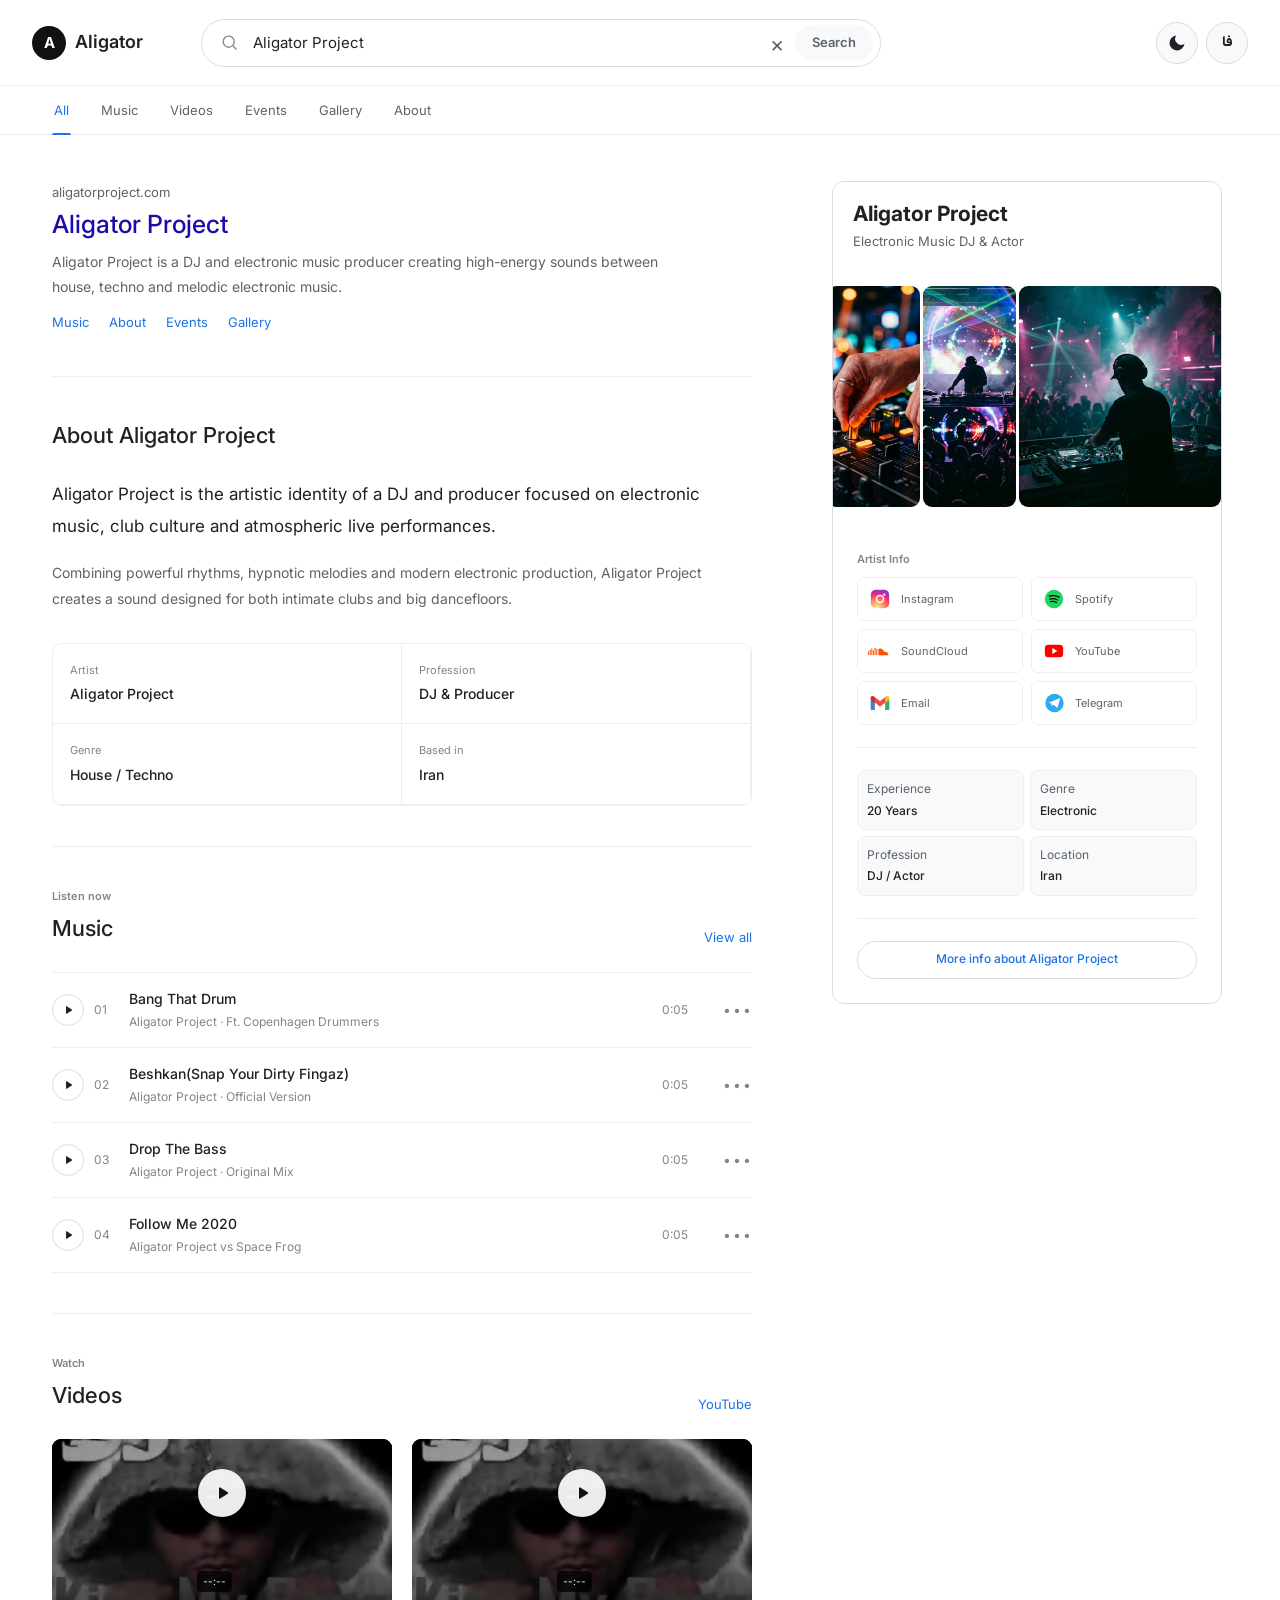
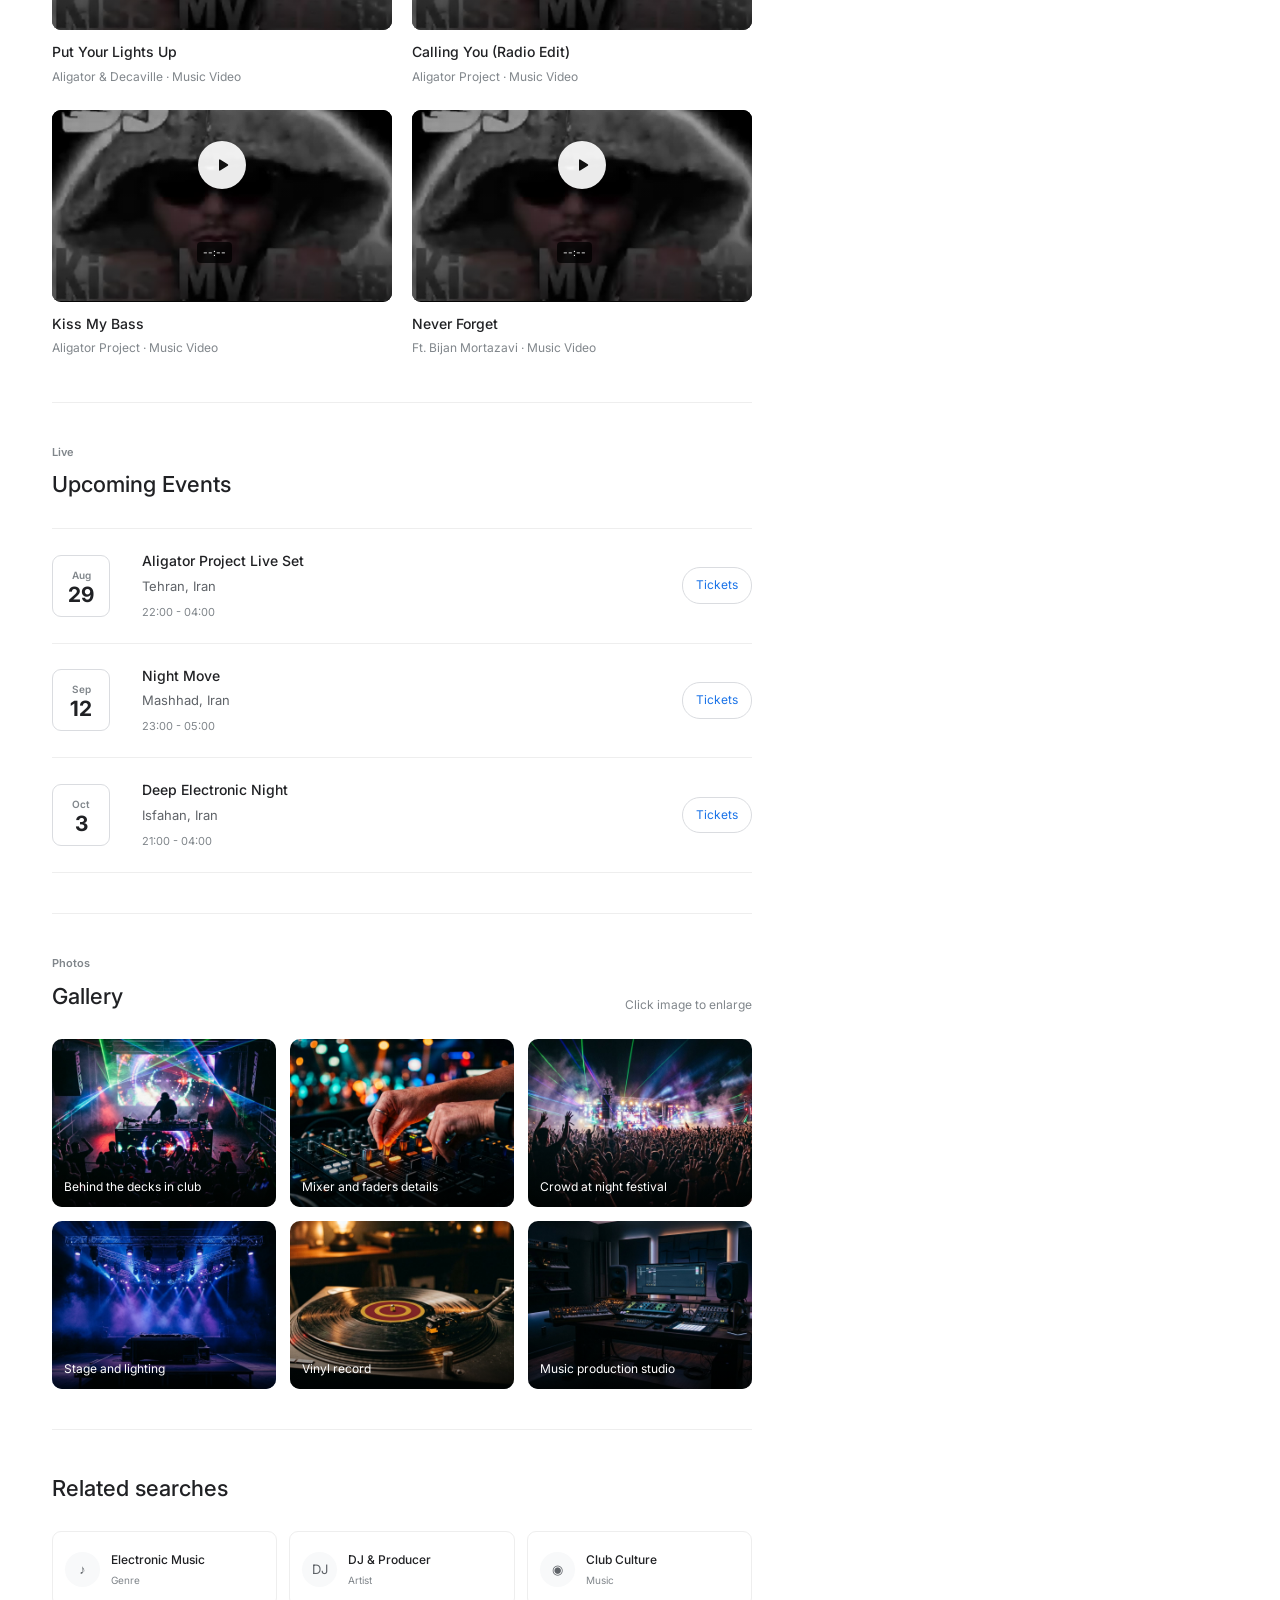
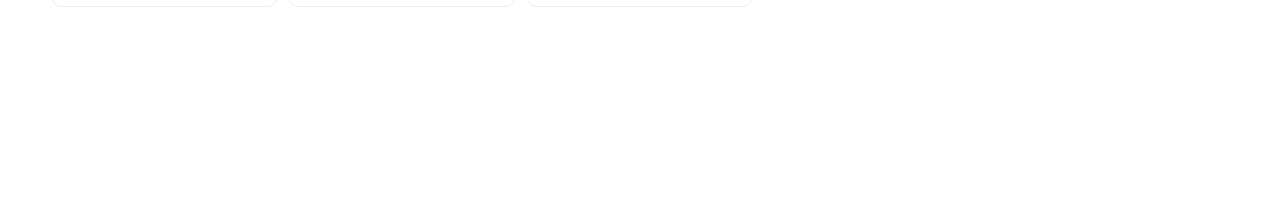
==== commit d344a60b: "Add files via upload" ====
--- a/index.html
+++ b/index.html
@@ -4,16 +4,17 @@
   <meta charset="UTF-8" />
   <meta name="viewport" content="width=device-width, initial-scale=1.0" />
 
-  <title>علیگیتور پروجکت — دیجی و تهیه‌کننده</title>
+  <title data-i18n="title">علیگیتور پروجکت — دیجی و تهیه‌کننده</title>
   <meta
     name="description"
     content="علیگیتور پروجکت — دیجی، تهیه‌کننده و هنرمند موسیقی الکترونیک."
+    data-i18n-content="description"
   />
 
   <link rel="preconnect" href="https://fonts.googleapis.com" />
   <link rel="preconnect" href="https://fonts.gstatic.com" crossorigin />
   <link
-    href="https://fonts.googleapis.com/css2?family=Vazirmatn:wght@100..900&display=swap"
+    href="https://fonts.googleapis.com/css2?family=Vazirmatn:wght@100..900&family=Inter:wght@400;500;600;700&display=swap"
     rel="stylesheet"
   />
 
@@ -32,18 +33,188 @@
     }
     .social-links a .social-symbol svg { display: block; }
     .mobile-socials a { display: inline-flex; align-items: center; }
+
+    /* دکمه‌های دایره‌ای هدر - زبان و تم - دقیقاً یک اندازه */
+    .theme-toggle,
+    .lang-toggle {
+      width: 42px !important;
+      height: 42px !important;
+      min-width: 42px !important;
+      min-height: 42px !important;
+      display: grid !important;
+      place-items: center !important;
+      border: 1px solid var(--border) !important;
+      border-radius: 50% !important;
+      background: var(--surface-soft) !important;
+      color: var(--text) !important;
+      cursor: pointer;
+      transition: background var(--transition), border-color var(--transition), transform var(--transition), color var(--transition) !important;
+      user-select: none;
+      flex: none;
+      padding: 0 !important;
+      box-sizing: border-box !important;
+    }
+    .theme-toggle:hover,
+    .lang-toggle:hover {
+      background: var(--surface-hover) !important;
+      border-color: var(--border) !important;
+      transform: scale(1.05);
+    }
+    .theme-toggle:active,
+    .lang-toggle:active {
+      transform: scale(0.95);
+    }
+    .lang-toggle {
+      font-size: 12px;
+      font-weight: 700;
+      letter-spacing: 0.5px;
+    }
+    .theme-toggle svg {
+      width: 20px;
+      height: 20px;
+    }
+    /* فونت دکمه زبان: وقتی فارسی است دکمه EN را با Inter نمایش بده، وقتی انگلیسی است فا را با Vazirmatn */
+    .lang-toggle {
+      font-family: "Inter", sans-serif;
+      line-height: 1;
+      display: grid !important;
+      place-items: center !important;
+    }
+    html[data-lang="fa"] .lang-toggle {
+      font-family: "Inter", sans-serif;
+      font-weight: 700;
+      letter-spacing: 0.5px;
+    }
+    html[data-lang="en"] .lang-toggle {
+      font-family: "Vazirmatn", sans-serif;
+      font-weight: 800;
+      letter-spacing: 0;
+      font-size: 14px;
+    }
+    /* در حالت انگلیسی فونت فارسی را به اینتر تغییر بده برای خوانایی */
+    html[data-lang="en"] body {
+      font-family: "Inter", "Vazirmatn", "Segoe UI", Tahoma, Arial, sans-serif;
+    }
+    html[data-lang="en"] .brand-name,
+    html[data-lang="en"] h1,
+    html[data-lang="en"] h2,
+    html[data-lang="en"] h3 {
+      font-family: "Inter", "Vazirmatn", sans-serif;
+    }
+    @media (max-width: 760px) {
+      .theme-toggle,
+      .lang-toggle {
+        width: 34px !important;
+        height: 34px !important;
+        min-width: 34px !important;
+        min-height: 34px !important;
+      }
+      html[data-lang="fa"] .lang-toggle { font-size: 10px !important; }
+      html[data-lang="en"] .lang-toggle { font-size: 13px !important; }
+      .theme-toggle svg { width: 16px; height: 16px; }
+    }
+    @media (max-width: 430px) {
+      .theme-toggle,
+      .lang-toggle {
+        width: 30px !important;
+        height: 30px !important;
+        min-width: 30px !important;
+        min-height: 30px !important;
+      }
+      html[data-lang="fa"] .lang-toggle { font-size: 9px !important; }
+      html[data-lang="en"] .lang-toggle { font-size: 11px !important; }
+      .theme-toggle svg { width: 14px; height: 14px; }
+    }
+    @media (max-width: 360px) {
+      .theme-toggle,
+      .lang-toggle {
+        width: 28px !important;
+        height: 28px !important;
+        min-width: 28px !important;
+        min-height: 28px !important;
+      }
+      html[data-lang="fa"] .lang-toggle { font-size: 8px !important; }
+      html[data-lang="en"] .lang-toggle { font-size: 10px !important; }
+      .theme-toggle svg { width: 13px; height: 13px; }
+    }
   </style>
 
-  <!-- انتخاب تم پیش از رندر، برای جلوگیری از فلشِ رنگِ اشتباه -->
+  <!-- انتخاب تم و زبان پیش از رندر - تشخیص خودکار از مرورگر -->
   <script>
     (function () {
       try {
-        var saved = localStorage.getItem("aligator-theme");
-        var theme = saved ||
-          (window.matchMedia("(prefers-color-scheme: dark)").matches ? "dark" : "light");
+        // --- تشخیص خودکار تم از مرورگر ---
+        var savedTheme = localStorage.getItem("aligator-theme");
+        var theme;
+        if (savedTheme === "dark" || savedTheme === "light") {
+          theme = savedTheme;
+        } else {
+          // اگر کاربر قبلاً انتخاب نکرده، از تنظیمات سیستم استفاده کن
+          try {
+            theme = window.matchMedia && window.matchMedia("(prefers-color-scheme: dark)").matches ? "dark" : "light";
+          } catch (e) {
+            theme = "light";
+          }
+        }
         document.documentElement.setAttribute("data-theme", theme);
+
+        // --- تشخیص خودکار زبان از مرورگر ---
+        function detectBrowserLanguage() {
+          try {
+            var navLang = (navigator.language || navigator.userLanguage || "").toLowerCase();
+            var navLangs = navigator.languages || [];
+            var allLangs = [navLang];
+            for (var i = 0; i < navLangs.length; i++) {
+              if (navLangs[i]) allLangs.push(navLangs[i].toLowerCase());
+            }
+            // اول فارسی را چک کن - اگر کاربر فارسی‌زبان است، فارسی نمایش بده
+            for (var j = 0; j < allLangs.length; j++) {
+              var l = allLangs[j];
+              if (!l) continue;
+              if (l.indexOf("fa") === 0 || l.indexOf("fa-ir") === 0) {
+                return "fa";
+              }
+            }
+            // اگر انگلیسی در لیست است
+            for (var k = 0; k < allLangs.length; k++) {
+              var ll = allLangs[k];
+              if (!ll) continue;
+              if (ll.indexOf("en") === 0) {
+                return "en";
+              }
+            }
+            // برای بقیه زبان‌ها (de, fr, ar, etc) اگر فارسی نیست، انگلیسی را به عنوان زبان بین‌المللی نمایش بده
+            // اگر مرورگر فارسی نیست، انگلیسی
+            if (navLang) {
+              return navLang.indexOf("fa") === 0 ? "fa" : "en";
+            }
+            return "fa"; // پیش‌فرض نهایی فارسی
+          } catch (e) {
+            return "fa";
+          }
+        }
+
+        var savedLang = localStorage.getItem("aligator-lang");
+        var lang;
+        if (savedLang === "fa" || savedLang === "en") {
+          lang = savedLang;
+        } else {
+          lang = detectBrowserLanguage();
+        }
+        document.documentElement.setAttribute("data-lang", lang);
+        document.documentElement.setAttribute("lang", lang);
+        document.documentElement.setAttribute("dir", lang === "fa" ? "rtl" : "ltr");
       } catch (e) {
-        document.documentElement.setAttribute("data-theme", "light");
+        // در صورت خطا، تم را از مرورگر و زبان را فارسی بگذار
+        try {
+          var fallbackTheme = window.matchMedia && window.matchMedia("(prefers-color-scheme: dark)").matches ? "dark" : "light";
+          document.documentElement.setAttribute("data-theme", fallbackTheme);
+        } catch (ee) {
+          document.documentElement.setAttribute("data-theme", "light");
+        }
+        document.documentElement.setAttribute("data-lang", "fa");
+        document.documentElement.setAttribute("lang", "fa");
+        document.documentElement.setAttribute("dir", "rtl");
       }
     })();
   </script>
@@ -55,7 +226,7 @@
   <header class="topbar">
     <div class="brand">
       <span class="brand-mark">ع</span>
-      <span class="brand-name">علیگیتور</span>
+      <span class="brand-name" data-i18n="brand_name">علیگیتور</span>
     </div>
 
     <div class="search-wrapper">
@@ -71,13 +242,15 @@
           value="علیگیتور پروجکت"
           autocomplete="off"
           aria-label="جستجوی علیگیتور پروجکت"
+          data-i18n-value="search_placeholder"
+          data-i18n-aria="search_aria"
         />
 
-        <button class="clear-search" id="clearSearch" aria-label="پاک‌کردن جستجو">
+        <button class="clear-search" id="clearSearch" aria-label="پاک‌کردن جستجو" data-i18n-aria="clear_search">
           ×
         </button>
 
-        <button class="search-button" id="searchButton">
+        <button class="search-button" id="searchButton" data-i18n="search_button">
           جستجو
         </button>
       </div>
@@ -87,7 +260,7 @@
 
     <div class="topbar-actions">
       <!-- دکمه تغییر تم روشن/تیره -->
-      <button class="theme-toggle" id="themeToggle" aria-label="تغییر حالت روشن و تاریک">
+      <button class="theme-toggle" id="themeToggle" aria-label="تغییر حالت روشن و تاریک" data-i18n-aria="theme_toggle">
         <svg class="icon-moon" viewBox="0 0 24 24" aria-hidden="true">
           <path d="M21 12.79A9 9 0 1 1 11.21 3 7 7 0 0 0 21 12.79z"></path>
         </svg>
@@ -104,7 +277,10 @@
         </svg>
       </button>
 
-      <button class="menu-button" id="menuButton" aria-label="بازکردن منو">
+      <!-- دکمه تغییر زبان - کنار دکمه تم (بعد از تم) -->
+      <button class="lang-toggle" id="langToggle" aria-label="تغییر زبان" data-i18n-aria="lang_toggle">EN</button>
+
+      <button class="menu-button" id="menuButton" aria-label="بازکردن منو" data-i18n-aria="menu_open">
         <span></span>
         <span></span>
         <span></span>
@@ -116,12 +292,12 @@
   <!-- ================= ناوبری ================= -->
   <nav class="search-nav">
     <div class="nav-inner">
-      <button class="nav-link active" data-section="all">همه</button>
-      <button class="nav-link" data-section="music">موسیقی</button>
-      <button class="nav-link" data-section="videos">ویدیوها</button>
-      <button class="nav-link" data-section="events">رویدادها</button>
-      <button class="nav-link" data-section="gallery">گالری</button>
-      <button class="nav-link" data-section="about">درباره</button>
+      <button class="nav-link active" data-section="all" data-i18n="nav_all">همه</button>
+      <button class="nav-link" data-section="music" data-i18n="nav_music">موسیقی</button>
+      <button class="nav-link" data-section="videos" data-i18n="nav_videos">ویدیوها</button>
+      <button class="nav-link" data-section="events" data-i18n="nav_events">رویدادها</button>
+      <button class="nav-link" data-section="gallery" data-i18n="nav_gallery">گالری</button>
+      <button class="nav-link" data-section="about" data-i18n="nav_about">درباره</button>
     </div>
   </nav>
 
@@ -141,18 +317,18 @@
             aligatorproject.com
           </div>
 
-          <h1>علیگیتور پروجکت</h1>
-
-          <p class="result-description">
+          <h1 data-i18n="hero_title">علیگیتور پروجکت</h1>
+
+          <p class="result-description" data-i18n="hero_desc">
             علیگیتور پروجکت دیجی و تهیه‌کنندهٔ موسیقی الکترونیک است که صداهای
             پرانرژی میان هاوس، تکنو و موسیقی الکترونیک ملودیک می‌سازد.
           </p>
 
           <div class="result-links">
-            <a href="#music">موسیقی</a>
-            <a href="#about">درباره</a>
-            <a href="#events">رویدادها</a>
-            <a href="#gallery">گالری</a>
+            <a href="#music" data-i18n="hero_link_music">موسیقی</a>
+            <a href="#about" data-i18n="hero_link_about">درباره</a>
+            <a href="#events" data-i18n="hero_link_events">رویدادها</a>
+            <a href="#gallery" data-i18n="hero_link_gallery">گالری</a>
           </div>
 
         </section>
@@ -162,40 +338,40 @@
         <section class="content-section" id="about" data-content="about">
 
           <div class="section-heading">
-            <h2>درباره علیگیتور پروجکت</h2>
-          </div>
-
-          <p class="large-text">
+            <h2 data-i18n="about_heading">درباره علیگیتور پروجکت</h2>
+          </div>
+
+          <p class="large-text" data-i18n="about_large">
             علیگیتور پروجکت هویت هنری یک دیجی و تهیه‌کننده است که بر موسیقی
-            الکترونیک، فرهنگ کافه و اجراهای زندهٔ اتمسفریک تمرکز دارد.
+            الکترونیک، فرهنگ کلاب و اجراهای زندهٔ اتمسفریک تمرکز دارد.
           </p>
 
-          <p>
+          <p data-i18n="about_p">
             با ترکیب ریتم‌های پرقدرت، ملودی‌های هیپنوتیزم‌کننده و تولید مدرن
-            الکترونیک، علیگیتور پروجکت صدایی می‌سازد که هم برای کافه‌های صمیمی
+            الکترونیک، علیگیتور پروجکت صدایی می‌سازد که هم برای کلاب‌های صمیمی
             و هم برای پیست‌های بزرگ طراحی شده است.
           </p>
 
           <div class="info-grid">
 
             <div class="info-item">
-              <span class="info-label">هنرمند</span>
-              <strong>علیگیتور پروجکت</strong>
+              <span class="info-label" data-i18n="info_artist_label">هنرمند</span>
+              <strong data-i18n="info_artist_value">علیگیتور پروجکت</strong>
             </div>
 
             <div class="info-item">
-              <span class="info-label">حرفه</span>
-              <strong>دیجی و تهیه‌کننده</strong>
+              <span class="info-label" data-i18n="info_job_label">حرفه</span>
+              <strong data-i18n="info_job_value">دیجی و تهیه‌کننده</strong>
             </div>
 
             <div class="info-item">
-              <span class="info-label">سبک</span>
-              <strong>هاوس / تکنو</strong>
+              <span class="info-label" data-i18n="info_genre_label">سبک</span>
+              <strong data-i18n="info_genre_value">هاوس / تکنو</strong>
             </div>
 
             <div class="info-item">
-              <span class="info-label">مستقر در</span>
-              <strong>ایران</strong>
+              <span class="info-label" data-i18n="info_location_label">مستقر در</span>
+              <strong data-i18n="info_location_value">ایران</strong>
             </div>
 
           </div>
@@ -208,11 +384,11 @@
 
           <div class="section-heading section-heading-row">
             <div>
-              <span class="eyebrow">همین حالا گوش کنید</span>
-              <h2>موسیقی</h2>
-            </div>
-
-            <a href="#" class="view-all">مشاهده همه</a>
+              <span class="eyebrow" data-i18n="music_eyebrow">همین حالا گوش کنید</span>
+              <h2 data-i18n="music_heading">موسیقی</h2>
+            </div>
+
+            <a href="#" class="view-all" data-i18n="view_all">مشاهده همه</a>
           </div>
 
 
@@ -220,15 +396,15 @@
 
             <article class="track" data-track="1" data-src="audio/bang-that-drum.mp3">
 
-              <button class="play-track" aria-label="پخش آهنگ">
+              <button class="play-track" aria-label="پخش آهنگ" data-i18n-aria="play_track">
                 <span class="play-icon"><svg class="icon-play" viewBox="0 0 24 24" aria-hidden="true"><path d="M8 5.5v13a1 1 0 0 0 1.53.85l10.2-6.5a1 1 0 0 0 0-1.7L9.53 4.65A1 1 0 0 0 8 5.5z"/></svg><svg class="icon-pause" viewBox="0 0 24 24" aria-hidden="true"><rect x="6.5" y="5" width="3.8" height="14" rx="1.2"/><rect x="13.7" y="5" width="3.8" height="14" rx="1.2"/></svg></span>
               </button>
 
-              <div class="track-number">۰۱</div>
+              <div class="track-number" data-track-num="1">۰۱</div>
 
               <div class="track-info">
                 <h3>Bang That Drum</h3>
-                <p>علیگیتور پروجکت · Ft. Copenhagen Drummers</p>
+                <p data-i18n="track1_info">علیگیتور پروجکت · Ft. Copenhagen Drummers</p>
               </div>
 
               <div class="track-duration">--:--</div>
@@ -240,15 +416,15 @@
 
             <article class="track" data-track="2" data-src="audio/beshkan.mp3">
 
-              <button class="play-track" aria-label="پخش آهنگ">
+              <button class="play-track" aria-label="پخش آهنگ" data-i18n-aria="play_track">
                 <span class="play-icon"><svg class="icon-play" viewBox="0 0 24 24" aria-hidden="true"><path d="M8 5.5v13a1 1 0 0 0 1.53.85l10.2-6.5a1 1 0 0 0 0-1.7L9.53 4.65A1 1 0 0 0 8 5.5z"/></svg><svg class="icon-pause" viewBox="0 0 24 24" aria-hidden="true"><rect x="6.5" y="5" width="3.8" height="14" rx="1.2"/><rect x="13.7" y="5" width="3.8" height="14" rx="1.2"/></svg></span>
               </button>
 
-              <div class="track-number">۰۲</div>
+              <div class="track-number" data-track-num="2">۰۲</div>
 
               <div class="track-info">
                 <h3>Beshkan(Snap Your Dirty Fingaz)</h3>
-                <p>علیگیتور پروجکت · نسخهٔ رسمی</p>
+                <p data-i18n="track2_info">علیگیتور پروجکت · نسخهٔ رسمی</p>
               </div>
 
               <div class="track-duration">--:--</div>
@@ -260,15 +436,15 @@
 
             <article class="track" data-track="3" data-src="audio/drop-the-bass.mp3">
 
-              <button class="play-track" aria-label="پخش آهنگ">
+              <button class="play-track" aria-label="پخش آهنگ" data-i18n-aria="play_track">
                 <span class="play-icon"><svg class="icon-play" viewBox="0 0 24 24" aria-hidden="true"><path d="M8 5.5v13a1 1 0 0 0 1.53.85l10.2-6.5a1 1 0 0 0 0-1.7L9.53 4.65A1 1 0 0 0 8 5.5z"/></svg><svg class="icon-pause" viewBox="0 0 24 24" aria-hidden="true"><rect x="6.5" y="5" width="3.8" height="14" rx="1.2"/><rect x="13.7" y="5" width="3.8" height="14" rx="1.2"/></svg></span>
               </button>
 
-              <div class="track-number">۰۳</div>
+              <div class="track-number" data-track-num="3">۰۳</div>
 
               <div class="track-info">
                 <h3>Drop The Bass</h3>
-                <p>علیگیتور پروجکت · میکس اصلی</p>
+                <p data-i18n="track3_info">علیگیتور پروجکت · میکس اصلی</p>
               </div>
 
               <div class="track-duration">--:--</div>
@@ -280,15 +456,15 @@
 
             <article class="track" data-track="4" data-src="audio/follow-me-2020.mp3">
 
-              <button class="play-track" aria-label="پخش آهنگ">
+              <button class="play-track" aria-label="پخش آهنگ" data-i18n-aria="play_track">
                 <span class="play-icon"><svg class="icon-play" viewBox="0 0 24 24" aria-hidden="true"><path d="M8 5.5v13a1 1 0 0 0 1.53.85l10.2-6.5a1 1 0 0 0 0-1.7L9.53 4.65A1 1 0 0 0 8 5.5z"/></svg><svg class="icon-pause" viewBox="0 0 24 24" aria-hidden="true"><rect x="6.5" y="5" width="3.8" height="14" rx="1.2"/><rect x="13.7" y="5" width="3.8" height="14" rx="1.2"/></svg></span>
               </button>
 
-              <div class="track-number">۰۴</div>
+              <div class="track-number" data-track-num="4">۰۴</div>
 
               <div class="track-info">
                 <h3>Follow Me 2020</h3>
-                <p>علیگیتور پروجکت vs Space Frog</p>
+                <p data-i18n="track4_info">علیگیتور پروجکت vs Space Frog</p>
               </div>
 
               <div class="track-duration">--:--</div>
@@ -307,11 +483,11 @@
 
           <div class="section-heading section-heading-row">
             <div>
-              <span class="eyebrow">تماشا</span>
-              <h2>ویدیوها</h2>
-            </div>
-
-            <a href="#" class="view-all">یوتیوب</a>
+              <span class="eyebrow" data-i18n="videos_eyebrow">تماشا</span>
+              <h2 data-i18n="videos_heading">ویدیوها</h2>
+            </div>
+
+            <a href="#" class="view-all" data-i18n="youtube_link">یوتیوب</a>
           </div>
 
 
@@ -320,13 +496,13 @@
             <article class="video-card" data-video="video/put-your-lights-up.mp4" data-title="Put Your Lights Up">
               <div class="video-thumbnail">
                 <video class="video-preview" src="video/put-your-lights-up.mp4" poster="image/posters/put-your-lights-up.jpg" muted playsinline preload="metadata"></video>
-                <button class="video-play" aria-label="پخش ویدیو"><svg class="icon-play" viewBox="0 0 24 24" aria-hidden="true"><path d="M8 5.5v13a1 1 0 0 0 1.53.85l10.2-6.5a1 1 0 0 0 0-1.7L9.53 4.65A1 1 0 0 0 8 5.5z"/></svg></button>
+                <button class="video-play" aria-label="پخش ویدیو" data-i18n-aria="play_video"><svg class="icon-play" viewBox="0 0 24 24" aria-hidden="true"><path d="M8 5.5v13a1 1 0 0 0 1.53.85l10.2-6.5a1 1 0 0 0 0-1.7L9.53 4.65A1 1 0 0 0 8 5.5z"/></svg></button>
                 <span class="video-duration">--:--</span>
               </div>
 
               <div class="video-info">
                 <h3>Put Your Lights Up</h3>
-                <p>Aligator & Decaville · موزیک ویدیو</p>
+                <p><span data-i18n="video_prefix1">Aligator & Decaville · </span><span data-i18n="video_music_video">موزیک ویدیو</span></p>
               </div>
             </article>
 
@@ -334,13 +510,13 @@
             <article class="video-card" data-video="video/calling-you.mp4" data-title="Calling You (Radio Edit)">
               <div class="video-thumbnail">
                 <video class="video-preview" src="video/calling-you.mp4" poster="image/posters/calling-you.jpg" muted playsinline preload="metadata"></video>
-                <button class="video-play" aria-label="پخش ویدیو"><svg class="icon-play" viewBox="0 0 24 24" aria-hidden="true"><path d="M8 5.5v13a1 1 0 0 0 1.53.85l10.2-6.5a1 1 0 0 0 0-1.7L9.53 4.65A1 1 0 0 0 8 5.5z"/></svg></button>
+                <button class="video-play" aria-label="پخش ویدیو" data-i18n-aria="play_video"><svg class="icon-play" viewBox="0 0 24 24" aria-hidden="true"><path d="M8 5.5v13a1 1 0 0 0 1.53.85l10.2-6.5a1 1 0 0 0 0-1.7L9.53 4.65A1 1 0 0 0 8 5.5z"/></svg></button>
                 <span class="video-duration">--:--</span>
               </div>
 
               <div class="video-info">
                 <h3>Calling You (Radio Edit)</h3>
-                <p>علیگیتور پروجکت · موزیک ویدیو</p>
+                <p><span data-i18n="track_project">علیگیتور پروجکت · </span><span data-i18n="video_music_video">موزیک ویدیو</span></p>
               </div>
             </article>
 
@@ -348,13 +524,13 @@
             <article class="video-card" data-video="video/kiss-my-bass.mp4" data-title="Kiss My Bass">
               <div class="video-thumbnail">
                 <video class="video-preview" src="video/kiss-my-bass.mp4" poster="image/posters/kiss-my-bass.jpg" muted playsinline preload="metadata"></video>
-                <button class="video-play" aria-label="پخش ویدیو"><svg class="icon-play" viewBox="0 0 24 24" aria-hidden="true"><path d="M8 5.5v13a1 1 0 0 0 1.53.85l10.2-6.5a1 1 0 0 0 0-1.7L9.53 4.65A1 1 0 0 0 8 5.5z"/></svg></button>
+                <button class="video-play" aria-label="پخش ویدیو" data-i18n-aria="play_video"><svg class="icon-play" viewBox="0 0 24 24" aria-hidden="true"><path d="M8 5.5v13a1 1 0 0 0 1.53.85l10.2-6.5a1 1 0 0 0 0-1.7L9.53 4.65A1 1 0 0 0 8 5.5z"/></svg></button>
                 <span class="video-duration">--:--</span>
               </div>
 
               <div class="video-info">
                 <h3>Kiss My Bass</h3>
-                <p>علیگیتور پروجکت · موزیک ویدیو</p>
+                <p><span data-i18n="track_project">علیگیتور پروجکت · </span><span data-i18n="video_music_video">موزیک ویدیو</span></p>
               </div>
             </article>
 
@@ -362,13 +538,13 @@
             <article class="video-card" data-video="video/never-forget.mp4" data-title="Never Forget">
               <div class="video-thumbnail">
                 <video class="video-preview" src="video/never-forget.mp4" poster="image/posters/never-forget.jpg" muted playsinline preload="metadata"></video>
-                <button class="video-play" aria-label="پخش ویدیو"><svg class="icon-play" viewBox="0 0 24 24" aria-hidden="true"><path d="M8 5.5v13a1 1 0 0 0 1.53.85l10.2-6.5a1 1 0 0 0 0-1.7L9.53 4.65A1 1 0 0 0 8 5.5z"/></svg></button>
+                <button class="video-play" aria-label="پخش ویدیو" data-i18n-aria="play_video"><svg class="icon-play" viewBox="0 0 24 24" aria-hidden="true"><path d="M8 5.5v13a1 1 0 0 0 1.53.85l10.2-6.5a1 1 0 0 0 0-1.7L9.53 4.65A1 1 0 0 0 8 5.5z"/></svg></button>
                 <span class="video-duration">--:--</span>
               </div>
 
               <div class="video-info">
                 <h3>Never Forget</h3>
-                <p>به همراه بیژن مرتضوی · موزیک ویدیو</p>
+                <p data-i18n="video_with_bijan">به همراه بیژن مرتضوی · موزیک ویدیو</p>
               </div>
             </article>
 
@@ -381,8 +557,8 @@
         <section class="content-section" id="events" data-content="events">
 
           <div class="section-heading">
-            <span class="eyebrow">اجرای زنده</span>
-            <h2>رویدادهای پیش‌رو</h2>
+            <span class="eyebrow" data-i18n="events_eyebrow">اجرای زنده</span>
+            <h2 data-i18n="events_heading">رویدادهای پیش‌رو</h2>
           </div>
 
 
@@ -390,49 +566,49 @@
 
             <article class="event">
               <div class="event-date">
-                <span class="event-month">مرداد</span>
-                <strong>۲۹</strong>
+                <span class="event-month" data-i18n="event_month_mordad">مرداد</span>
+                <strong data-event-day="29">۲۹</strong>
               </div>
 
               <div class="event-details">
-                <h3>اجرای زندهٔ علیگیتور پروجکت</h3>
-                <p>تهران، ایران</p>
-                <span>۲۲:۰۰ تا ۰۴:۰۰</span>
-              </div>
-
-              <a href="#" class="event-button">بلیت</a>
+                <h3 data-i18n="event1_title">اجرای زندهٔ علیگیتور پروجکت</h3>
+                <p data-i18n="event1_loc">تهران، ایران</p>
+                <span data-i18n="event1_time">۲۲:۰۰ تا ۰۴:۰۰</span>
+              </div>
+
+              <a href="#" class="event-button" data-i18n="ticket">بلیت</a>
             </article>
 
 
             <article class="event">
               <div class="event-date">
-                <span class="event-month">شهریور</span>
-                <strong>۱۲</strong>
+                <span class="event-month" data-i18n="event_month_shahrivar">شهریور</span>
+                <strong data-event-day="12">۱۲</strong>
               </div>
 
               <div class="event-details">
-                <h3>حرکت شب</h3>
-                <p>مشهد، ایران</p>
-                <span>۲۳:۰۰ تا ۰۵:۰۰</span>
-              </div>
-
-              <a href="#" class="event-button">بلیت</a>
+                <h3 data-i18n="event2_title">حرکت شب</h3>
+                <p data-i18n="event2_loc">مشهد، ایران</p>
+                <span data-i18n="event2_time">۲۳:۰۰ تا ۰۵:۰۰</span>
+              </div>
+
+              <a href="#" class="event-button" data-i18n="ticket">بلیت</a>
             </article>
 
 
             <article class="event">
               <div class="event-date">
-                <span class="event-month">مهر</span>
-                <strong>۰۳</strong>
+                <span class="event-month" data-i18n="event_month_mehr">مهر</span>
+                <strong data-event-day="3">۰۳</strong>
               </div>
 
               <div class="event-details">
-                <h3>شب عمیق الکترونیک</h3>
-                <p>اصفهان، ایران</p>
-                <span>۲۱:۰۰ تا ۰۴:۰۰</span>
-              </div>
-
-              <a href="#" class="event-button">بلیت</a>
+                <h3 data-i18n="event3_title">شب عمیق الکترونیک</h3>
+                <p data-i18n="event3_loc">اصفهان، ایران</p>
+                <span data-i18n="event3_time">۲۱:۰۰ تا ۰۴:۰۰</span>
+              </div>
+
+              <a href="#" class="event-button" data-i18n="ticket">بلیت</a>
             </article>
 
           </div>
@@ -445,45 +621,43 @@
 
           <div class="section-heading section-heading-row">
             <div>
-              <span class="eyebrow">تصاویر</span>
-              <h2>گالری</h2>
-            </div>
-
-            <span class="gallery-hint">برای بزرگ‌نمایی روی تصویر بزنید</span>
-          </div>
-
-          <!-- 🔁 جایگزینی تصاویر: عکس‌های داخل پوشهٔ image/ را با عکس‌های
-               واقعی دیجی جایگزین کنید (هم‌نام، هم‌فرمت .jpg). -->
+              <span class="eyebrow" data-i18n="gallery_eyebrow">تصاویر</span>
+              <h2 data-i18n="gallery_heading">گالری</h2>
+            </div>
+
+            <span class="gallery-hint" data-i18n="gallery_hint">برای بزرگ‌نمایی روی تصویر بزنید</span>
+          </div>
+
           <div class="gallery-grid">
 
-            <figure class="gallery-item" data-caption="پشت میکسر در کافه">
-              <img src="image/gallery-1.jpg" alt="دیجی پشت میکسر در کافه" loading="lazy" />
-              <figcaption>پشت میکسر در کافه</figcaption>
+            <figure class="gallery-item" data-caption="پشت میکسر در کلاب" data-i18n-caption="gallery_caption1">
+              <img src="image/gallery-1.jpg" alt="دیجی پشت میکسر در کلاب" loading="lazy" data-i18n-alt="gallery_alt1" />
+              <figcaption data-i18n="gallery_caption1">پشت میکسر در کلاب</figcaption>
             </figure>
 
-            <figure class="gallery-item" data-caption="جزئیات میکسر و فیدرها">
-              <img src="image/gallery-2.jpg" alt="جزئیات میکسر دیجی" loading="lazy" />
-              <figcaption>جزئیات میکسر و فیدرها</figcaption>
+            <figure class="gallery-item" data-caption="جزئیات میکسر و فیدرها" data-i18n-caption="gallery_caption2">
+              <img src="image/gallery-2.jpg" alt="جزئیات میکسر دیجی" loading="lazy" data-i18n-alt="gallery_alt2" />
+              <figcaption data-i18n="gallery_caption2">جزئیات میکسر و فیدرها</figcaption>
             </figure>
 
-            <figure class="gallery-item" data-caption="جمعیت در فستیوال شبانه">
-              <img src="image/gallery-3.jpg" alt="جمعیت در فستیوال شبانه" loading="lazy" />
-              <figcaption>جمعیت در فستیوال شبانه</figcaption>
+            <figure class="gallery-item" data-caption="جمعیت در فستیوال شبانه" data-i18n-caption="gallery_caption3">
+              <img src="image/gallery-3.jpg" alt="جمعیت در فستیوال شبانه" loading="lazy" data-i18n-alt="gallery_alt3" />
+              <figcaption data-i18n="gallery_caption3">جمعیت در فستیوال شبانه</figcaption>
             </figure>
 
-            <figure class="gallery-item" data-caption="استیج و نورپردازی">
-              <img src="image/gallery-4.jpg" alt="استیج و نورپردازی" loading="lazy" />
-              <figcaption>استیج و نورپردازی</figcaption>
+            <figure class="gallery-item" data-caption="استیج و نورپردازی" data-i18n-caption="gallery_caption4">
+              <img src="image/gallery-4.jpg" alt="استیج و نورپردازی" loading="lazy" data-i18n-alt="gallery_alt4" />
+              <figcaption data-i18n="gallery_caption4">استیج و نورپردازی</figcaption>
             </figure>
 
-            <figure class="gallery-item" data-caption="صفحهٔ وینیل">
-              <img src="image/gallery-5.jpg" alt="صفحهٔ وینیل روی گرامافون" loading="lazy" />
-              <figcaption>صفحهٔ وینیل</figcaption>
+            <figure class="gallery-item" data-caption="صفحهٔ وینیل" data-i18n-caption="gallery_caption5">
+              <img src="image/gallery-5.jpg" alt="صفحهٔ وینیل روی گرامافون" loading="lazy" data-i18n-alt="gallery_alt5" />
+              <figcaption data-i18n="gallery_caption5">صفحهٔ وینیل</figcaption>
             </figure>
 
-            <figure class="gallery-item" data-caption="استودیوی تولید موسیقی">
-              <img src="image/gallery-6.jpg" alt="استودیوی تولید موسیقی" loading="lazy" />
-              <figcaption>استودیوی تولید موسیقی</figcaption>
+            <figure class="gallery-item" data-caption="استودیوی تولید موسیقی" data-i18n-caption="gallery_caption6">
+              <img src="image/gallery-6.jpg" alt="استودیوی تولید موسیقی" loading="lazy" data-i18n-alt="gallery_alt6" />
+              <figcaption data-i18n="gallery_caption6">استودیوی تولید موسیقی</figcaption>
             </figure>
 
           </div>
@@ -495,7 +669,7 @@
         <section class="content-section related-section">
 
           <div class="section-heading">
-            <h2>جستجوهای مرتبط</h2>
+            <h2 data-i18n="related_heading">جستجوهای مرتبط</h2>
           </div>
 
           <div class="related-grid">
@@ -503,24 +677,24 @@
             <a href="#" class="related-card">
               <span class="related-icon">♪</span>
               <span>
-                <strong>موسیقی الکترونیک</strong>
-                <small>سبک</small>
+                <strong data-i18n="related_electronic">موسیقی الکترونیک</strong>
+                <small data-i18n="related_genre">سبک</small>
               </span>
             </a>
 
             <a href="#" class="related-card">
               <span class="related-icon">DJ</span>
               <span>
-                <strong>دیجی و تهیه‌کننده</strong>
-                <small>هنرمند</small>
+                <strong data-i18n="related_dj">دیجی و تهیه‌کننده</strong>
+                <small data-i18n="related_artist">هنرمند</small>
               </span>
             </a>
 
             <a href="#" class="related-card">
               <span class="related-icon">◉</span>
               <span>
-                <strong>فرهنگ کافه</strong>
-                <small>موسیقی</small>
+                <strong data-i18n="related_club">فرهنگ کلاب</strong>
+                <small data-i18n="related_music">موسیقی</small>
               </span>
             </a>
 
@@ -537,30 +711,30 @@
         <div class="knowledge-top">
           <div class="knowledge-title-row">
             <div>
-              <h2>علیگیتور پروجکت</h2>
-              <p class="artist-type">دیجی و تهیه‌کنندهٔ موسیقی الکترونیک</p>
+              <h2 data-i18n="knowledge_title">علیگیتور پروجکت</h2>
+              <p class="artist-type" data-i18n="knowledge_type">دیجی موسیقی الکترونیک و بازیگر</p>
             </div>
           </div>
         </div>
 
         <div class="artist-image">
           <div class="artist-collage">
-            <img src="image/artist.jpg" alt="علیگیتور پروجکت در حال اجرا" />
-            <img src="image/gallery-1.jpg" alt="اجرای زندهٔ علیگیتور پروجکت" />
-            <img src="image/gallery-2.jpg" alt="علیگیتور پروجکت" />
-            <img src="image/gallery-3.jpg" alt="جمعیت در اجرای زنده" />
-            <img src="image/gallery-4.jpg" alt="استیج و نورپردازی" />
-            <img src="image/gallery-5.jpg" alt="صفحهٔ وینیل" />
+            <img src="image/artist.jpg" alt="علیگیتور پروجکت در حال اجرا" data-i18n-alt="knowledge_img1" />
+            <img src="image/gallery-1.jpg" alt="اجرای زندهٔ علیگیتور پروجکت" data-i18n-alt="knowledge_img2" />
+            <img src="image/gallery-2.jpg" alt="علیگیتور پروجکت" data-i18n-alt="knowledge_img3" />
+            <img src="image/gallery-3.jpg" alt="جمعیت در اجرای زنده" data-i18n-alt="knowledge_img4" />
+            <img src="image/gallery-4.jpg" alt="استیج و نورپردازی" data-i18n-alt="knowledge_img5" />
+            <img src="image/gallery-5.jpg" alt="صفحهٔ وینیل" data-i18n-alt="knowledge_img6" />
           </div>
         </div>
 
         <div class="knowledge-content">
 
-          <div class="knowledge-data-label">اطلاعات هنرمند</div>
+          <div class="knowledge-data-label" data-i18n="knowledge_label">اطلاعات هنرمند</div>
 
           <div class="social-links">
 
-            <a href="https://www.instagram.com/aligatorprojectelectronic" aria-label="اینستاگرام">
+            <a href="https://www.instagram.com/aligatorprojectelectronic" aria-label="اینستاگرام" data-i18n-aria="social_instagram">
               <span class="social-symbol">
                 <svg viewBox="0 0 24 24" width="20" height="20" aria-hidden="true">
                   <defs>
@@ -577,10 +751,10 @@
                   <circle cx="17.2" cy="6.8" r="1.3" fill="#fff"/>
                 </svg>
               </span>
-              اینستاگرام
-            </a>
-
-            <!-- <a href="https://open.spotify.com/artist/aligatorprojectelectronic" aria-label="اسپاتیفای">
+              <span data-i18n="social_instagram">اینستاگرام</span>
+            </a>
+
+            <a href="https://open.spotify.com/user/31xqmq3ukscmu63e733gibjzp2j4" aria-label="اسپاتیفای" data-i18n-aria="social_spotify">
               <span class="social-symbol">
                 <svg viewBox="0 0 24 24" width="20" height="20" aria-hidden="true">
                   <circle cx="12" cy="12" r="11" fill="#1ED760"/>
@@ -592,10 +766,10 @@
                     d="M7.6 15.3c2.4-.7 5.3-.4 7.4.8"/>
                 </svg>
               </span>
-              اسپاتیفای
-            </a> -->
-
-            <!-- <a href="https://soundcloud.com/aligatorprojectelectronic" aria-label="ساندکلود">
+              <span data-i18n="social_spotify">اسپاتیفای</span>
+            </a>
+
+            <a href="https://soundcloud.com/aligatorprojectelectronic" aria-label="ساندکلود" data-i18n-aria="social_soundcloud">
               <span class="social-symbol">
                 <svg viewBox="0 0 48 24" width="26" height="20" aria-hidden="true">
                   <g fill="#FF5500">
@@ -609,34 +783,34 @@
                   <path fill="#FF5500" d="M21 20V8.5c1-.6 2.2-1 3.4-1 3.6 0 6.6 2.7 7.1 6.2.7-.3 1.5-.5 2.3-.5 3 0 5.5 2.4 5.5 5.4 0 .5-.1 1-.2 1.4H21z"/>
                 </svg>
               </span>
-              ساندکلود
-            </a> -->
-
-            <a href="https://www.youtube.com/@aligatorprojectelectronic" aria-label="یوتیوب">
+              <span data-i18n="social_soundcloud">ساندکلود</span>
+            </a>
+
+            <a href="https://www.youtube.com/@aligatorprojectelectronic" aria-label="یوتیوب" data-i18n-aria="social_youtube">
               <span class="social-symbol">
                 <svg viewBox="0 0 24 24" width="22" height="20" aria-hidden="true">
                   <rect x="1" y="4.5" width="22" height="15" rx="4.2" fill="#FF0000"/>
                   <path d="M10 8.5l6 3.5-6 3.5z" fill="#fff"/>
                 </svg>
               </span>
-              یوتیوب
-            </a>
-
-            <a href="mailto:aligatorprojectelectronic@gmail.com" class="social-email" aria-label="ایمیل">
+              <span data-i18n="social_youtube">یوتیوب</span>
+            </a>
+
+            <a href="mailto:aligatorprojectelectronic@gmail.com" class="social-email" aria-label="ایمیل" data-i18n-aria="social_email">
               <span class="social-symbol">
                 <img class="gmail-logo-image" src="image/gmail-logo.png" alt="" aria-hidden="true" />
               </span>
-              ایمیل
-            </a>
-
-            <a href="https://t.me/aligatorprojectelectronic" class="social-telegram" aria-label="تلگرام">
+              <span data-i18n="social_email">ایمیل</span>
+            </a>
+
+            <a href="https://t.me/aligatorprojectelectronic" class="social-telegram" aria-label="تلگرام" data-i18n-aria="social_telegram">
               <span class="social-symbol">
                 <svg viewBox="0 0 24 24" width="21" height="20" aria-hidden="true">
                   <circle cx="12" cy="12" r="11" fill="#2AABEE"/>
                   <path fill="#fff" d="M5 11.55 19 6 15.45 18 11 14l-3 2 .95-3.25z"/>
                 </svg>
               </span>
-              تلگرام
+              <span data-i18n="social_telegram">تلگرام</span>
             </a>
 
           </div>
@@ -647,37 +821,30 @@
 
           <div class="knowledge-data-grid">
             <div class="knowledge-row">
-              <span>سابقه</span>
-              <strong>۲۰ سال</strong>
+              <span data-i18n="knowledge_exp">سابقه</span>
+              <strong data-i18n="knowledge_exp_val">۲۰ سال</strong>
             </div>
 
             <div class="knowledge-row">
-              <span>سبک</span>
-              <strong>الکترونیک</strong>
+              <span data-i18n="knowledge_genre">سبک</span>
+              <strong data-i18n="knowledge_genre_val">الکترونیک</strong>
             </div>
 
             <div class="knowledge-row">
-              <span>حرفه</span>
-              <strong>دیجی / تهیه‌کننده</strong>
+              <span data-i18n="knowledge_job">حرفه</span>
+              <strong data-i18n="knowledge_job_val">دیجی / بازیگر</strong>
             </div>
 
             <div class="knowledge-row">
-              <span>موقعیت</span>
-              <strong>ایران</strong>
+              <span data-i18n="knowledge_loc">موقعیت</span>
+              <strong data-i18n="knowledge_loc_val">ایران</strong>
             </div>
           </div>
 
 
           <div class="knowledge-divider"></div>
 
-
-          <p class="knowledge-description">
-            علیگیتور پروجکت هنرمند موسیقی الکترونیک است که بر صداهای معاصر
-            کافه، اجراهای دیجی و تولیدات اختصاصی تمرکز دارد.
-          </p>
-
-
-          <button class="more-info-button" id="moreInfoButton">
+          <button class="more-info-button" id="moreInfoButton" data-i18n="more_info">
             اطلاعات بیشتر درباره علیگیتور پروجکت
           </button>
 
@@ -693,26 +860,26 @@
   <!-- ================= منوی موبایل ================= -->
   <div class="mobile-menu" id="mobileMenu">
 
-    <button class="mobile-menu-close" id="mobileMenuClose" aria-label="بستن منو">
+    <button class="mobile-menu-close" id="mobileMenuClose" aria-label="بستن منو" data-i18n-aria="menu_close">
       ×
     </button>
 
     <div class="mobile-menu-content">
 
-      <span class="eyebrow">کاوش</span>
-
-      <a href="#about">درباره</a>
-      <a href="#music">موسیقی</a>
-      <a href="#videos">ویدیوها</a>
-      <a href="#events">رویدادها</a>
-      <a href="#gallery">گالری</a>
+      <span class="eyebrow" data-i18n="mobile_explore">کاوش</span>
+
+      <a href="#about" data-i18n="nav_about">درباره</a>
+      <a href="#music" data-i18n="nav_music">موسیقی</a>
+      <a href="#videos" data-i18n="nav_videos">ویدیوها</a>
+      <a href="#events" data-i18n="nav_events">رویدادها</a>
+      <a href="#gallery" data-i18n="nav_gallery">گالری</a>
 
       <div class="mobile-socials">
         
-              <a href="https://www.instagram.com/aligatorprojectelectronic" aria-label="اینستاگرام">
+              <a href="https://www.instagram.com/aligatorprojectelectronic" aria-label="اینستاگرام" data-i18n-aria="social_instagram">
                 <svg viewBox="0 0 24 24" width="18" height="18" aria-hidden="true" style="vertical-align:middle;margin-left:6px">
                   <defs>
-                    <radialGradient id="ig-grad" cx="30%" cy="107%" r="150%">
+                    <radialGradient id="ig-grad2" cx="30%" cy="107%" r="150%">
                       <stop offset="0%" stop-color="#fdf497"/>
                       <stop offset="5%" stop-color="#fdf497"/>
                       <stop offset="45%" stop-color="#fd5949"/>
@@ -720,68 +887,60 @@
                       <stop offset="90%" stop-color="#285AEB"/>
                     </radialGradient>
                   </defs>
-                  <rect x="1" y="1" width="22" height="22" rx="6" fill="url(#ig-grad)"/>
+                  <rect x="1" y="1" width="22" height="22" rx="6" fill="url(#ig-grad2)"/>
                   <circle cx="12" cy="12" r="4.2" fill="none" stroke="#fff" stroke-width="1.8"/>
                   <circle cx="17.2" cy="6.8" r="1.3" fill="#fff"/>
                 </svg>
-              اینستاگرام
-            </a>
-
-            <!-- <a href="https://open.spotify.com/artist/aligatorprojectelectronic" aria-label="اسپاتیفای">
-                <svg viewBox="0 0 24 24" width="18" height="18" aria-hidden="true" style="vertical-align:middle;margin-left:6px">
-                  <circle cx="12" cy="12" r="11" fill="#1ED760"/>
-                  <path fill="none" stroke="#000" stroke-width="1.7" stroke-linecap="round"
-                    d="M6.4 8.6c3.9-1.1 8.4-.7 11.6 1.2"/>
-                  <path fill="none" stroke="#000" stroke-width="1.5" stroke-linecap="round"
-                    d="M7 12.1c3.1-.9 6.8-.5 9.4 1"/>
-                  <path fill="none" stroke="#000" stroke-width="1.3" stroke-linecap="round"
-                    d="M7.6 15.3c2.4-.7 5.3-.4 7.4.8"/>
-                </svg>
-              اسپاتیفای
-            </a> -->
-
-            <!-- <a href="https://soundcloud.com/aligatorprojectelectronic" aria-label="ساندکلود">
-                <svg viewBox="0 0 24 24" width="18" height="18" aria-hidden="true" style="vertical-align:middle;margin-left:6px">
-                  <g fill="#FF5500">
-                    <rect x="2"  y="12" width="1.8" height="8" rx="0.9"/>
-                    <rect x="5"  y="9"  width="1.8" height="11" rx="0.9"/>
-                    <rect x="8"  y="7"  width="1.8" height="13" rx="0.9"/>
-                    <rect x="11" y="10" width="1.8" height="10" rx="0.9"/>
-                    <rect x="14" y="6"  width="1.8" height="14" rx="0.9"/>
-                    <rect x="17" y="8"  width="1.8" height="12" rx="0.9"/>
-                  </g>
-                  <path fill="#FF5500" d="M21 20V8.5c1-.6 2.2-1 3.4-1 3.6 0 6.6 2.7 7.1 6.2.7-.3 1.5-.5 2.3-.5 3 0 5.5 2.4 5.5 5.4 0 .5-.1 1-.2 1.4H21z"/>
-                </svg>
-              ساندکلود
-            </a> -->
-
-            <a href="https://www.youtube.com/@aligatorprojectelectronic" aria-label="یوتیوب">
+              <span data-i18n="social_instagram">اینستاگرام</span>
+            </a>
+
+            <a href="https://www.youtube.com/@aligatorprojectelectronic" aria-label="یوتیوب" data-i18n-aria="social_youtube">
                 <svg viewBox="0 0 24 24" width="18" height="18" aria-hidden="true" style="vertical-align:middle;margin-left:6px">
                   <rect x="1" y="4.5" width="22" height="15" rx="4.2" fill="#FF0000"/>
                   <path d="M10 8.5l6 3.5-6 3.5z" fill="#fff"/>
                 </svg>
-              یوتیوب
-            </a>
-
-            <a href="mailto:aligatorprojectelectronic@gmail.com" class="social-email" aria-label="ایمیل">
+              <span data-i18n="social_youtube">یوتیوب</span>
+            </a>
+
+            <a href="mailto:aligatorprojectelectronic@gmail.com" class="social-email" aria-label="ایمیل" data-i18n-aria="social_email">
               <span style="vertical-align:middle;margin-left:6px">
                 <img class="gmail-logo-image" src="image/gmail-logo.png" alt="" aria-hidden="true" />
               </span>
-              ایمیل
-            </a>
-
-            <a href="https://t.me/aligatorprojectelectronic" class="social-telegram" aria-label="تلگرام">
+              <span data-i18n="social_email">ایمیل</span>
+            </a>
+
+            <a href="https://t.me/aligatorprojectelectronic" class="social-telegram" aria-label="تلگرام" data-i18n-aria="social_telegram">
                 <svg viewBox="0 0 24 24" width="18" height="18" aria-hidden="true" style="vertical-align:middle;margin-left:6px">
                   <circle cx="12" cy="12" r="11" fill="#2AABEE"/>
                   <path fill="#fff" d="M5 11.55 19 6 15.45 18 11 14l-3 2 .95-3.25z"/>
                 </svg>
-              تلگرام
-            </a>
-
-
-
-
-
+              <span data-i18n="social_telegram">تلگرام</span>
+            </a>
+
+            <a href="https://open.spotify.com/user/31xqmq3ukscmu63e733gibjzp2j4" aria-label="اسپاتیفای" data-i18n-aria="social_spotify">
+                <svg viewBox="0 0 24 24" width="18" height="18" aria-hidden="true" style="vertical-align:middle;margin-left:6px">
+                  <circle cx="12" cy="12" r="11" fill="#1ED760"/>
+                  <path fill="none" stroke="#000" stroke-width="1.7" stroke-linecap="round" d="M6.4 8.6c3.9-1.1 8.4-.7 11.6 1.2"/>
+                  <path fill="none" stroke="#000" stroke-width="1.5" stroke-linecap="round" d="M7 12.1c3.1-.9 6.8-.5 9.4 1"/>
+                  <path fill="none" stroke="#000" stroke-width="1.3" stroke-linecap="round" d="M7.6 15.3c2.4-.7 5.3-.4 7.4.8"/>
+                </svg>
+              <span data-i18n="social_spotify">اسپاتیفای</span>
+            </a>
+
+            <a href="https://soundcloud.com/aligatorprojectelectronic" aria-label="ساندکلود" data-i18n-aria="social_soundcloud">
+                <svg viewBox="0 0 48 24" width="22" height="18" aria-hidden="true" style="vertical-align:middle;margin-left:6px">
+                  <g fill="#FF5500">
+                    <rect x="2" y="12" width="1.8" height="8" rx="0.9"/>
+                    <rect x="5" y="9" width="1.8" height="11" rx="0.9"/>
+                    <rect x="8" y="7" width="1.8" height="13" rx="0.9"/>
+                    <rect x="11" y="10" width="1.8" height="10" rx="0.9"/>
+                    <rect x="14" y="6" width="1.8" height="14" rx="0.9"/>
+                    <rect x="17" y="8" width="1.8" height="12" rx="0.9"/>
+                  </g>
+                  <path fill="#FF5500" d="M21 20V8.5c1-.6 2.2-1 3.4-1 3.6 0 6.6 2.7 7.1 6.2.7-.3 1.5-.5 2.3-.5 3 0 5.5 2.4 5.5 5.4 0 .5-.1 1-.2 1.4H21z"/>
+                </svg>
+              <span data-i18n="social_soundcloud">ساندکلود</span>
+            </a>
 
       </div>
 
@@ -797,19 +956,20 @@
     role="dialog"
     aria-modal="true"
     aria-label="نمایش تصویر در اندازهٔ بزرگ"
+    data-i18n-aria="lightbox_aria"
     aria-hidden="true"
   >
 
-    <button class="lightbox-close" id="lightboxClose" aria-label="بستن">×</button>
-
-    <button class="lightbox-nav lightbox-prev" id="lightboxPrev" aria-label="تصویر قبلی">›</button>
+    <button class="lightbox-close" id="lightboxClose" aria-label="بستن" data-i18n-aria="close">×</button>
+
+    <button class="lightbox-nav lightbox-prev" id="lightboxPrev" aria-label="تصویر قبلی" data-i18n-aria="prev_image">›</button>
 
     <figure class="lightbox-figure">
       <img id="lightboxImg" src="" alt="" />
       <figcaption id="lightboxCaption"></figcaption>
     </figure>
 
-    <button class="lightbox-nav lightbox-next" id="lightboxNext" aria-label="تصویر بعدی">‹</button>
+    <button class="lightbox-nav lightbox-next" id="lightboxNext" aria-label="تصویر بعدی" data-i18n-aria="next_image">‹</button>
 
   </div>
 
@@ -827,7 +987,7 @@
 
       <div>
         <strong id="playerTitle">Bang That Drum</strong>
-        <span>علیگیتور پروجکت</span>
+        <span data-i18n="info_artist_value">علیگیتور پروجکت</span>
       </div>
 
     </div>
@@ -835,11 +995,11 @@
 
     <div class="player-controls">
 
-      <button id="previousTrack" aria-label="آهنگ قبلی"><svg viewBox="0 0 24 24" aria-hidden="true"><path d="M18 5.5v13a1 1 0 0 1-1.55.83l-9-6.5a1 1 0 0 1 0-1.66l9-6.5A1 1 0 0 1 18 5.5z"/><rect x="4.5" y="5" width="2.6" height="14" rx="1.1"/></svg></button>
-
-      <button class="player-main" id="mainPlayButton" aria-label="پخش / توقف"><svg class="icon-play" viewBox="0 0 24 24" aria-hidden="true"><path d="M8 5.5v13a1 1 0 0 0 1.53.85l10.2-6.5a1 1 0 0 0 0-1.7L9.53 4.65A1 1 0 0 0 8 5.5z"/></svg><svg class="icon-pause" viewBox="0 0 24 24" aria-hidden="true"><rect x="6.5" y="5" width="3.8" height="14" rx="1.2"/><rect x="13.7" y="5" width="3.8" height="14" rx="1.2"/></svg></button>
-
-      <button id="nextTrack" aria-label="آهنگ بعدی"><svg viewBox="0 0 24 24" aria-hidden="true"><path d="M6 5.5v13a1 1 0 0 0 1.55.83l9-6.5a1 1 0 0 0 0-1.66l-9-6.5A1 1 0 0 0 6 5.5z"/><rect x="16.9" y="5" width="2.6" height="14" rx="1.1"/></svg></button>
+      <button id="previousTrack" aria-label="آهنگ قبلی" data-i18n-aria="prev_track"><svg viewBox="0 0 24 24" aria-hidden="true"><path d="M18 5.5v13a1 1 0 0 1-1.55.83l-9-6.5a1 1 0 0 1 0-1.66l9-6.5A1 1 0 0 1 18 5.5z"/><rect x="4.5" y="5" width="2.6" height="14" rx="1.1"/></svg></button>
+
+      <button class="player-main" id="mainPlayButton" aria-label="پخش / توقف" data-i18n-aria="play_pause"><svg class="icon-play" viewBox="0 0 24 24" aria-hidden="true"><path d="M8 5.5v13a1 1 0 0 0 1.53.85l10.2-6.5a1 1 0 0 0 0-1.7L9.53 4.65A1 1 0 0 0 8 5.5z"/></svg><svg class="icon-pause" viewBox="0 0 24 24" aria-hidden="true"><rect x="6.5" y="5" width="3.8" height="14" rx="1.2"/><rect x="13.7" y="5" width="3.8" height="14" rx="1.2"/></svg></button>
+
+      <button id="nextTrack" aria-label="آهنگ بعدی" data-i18n-aria="next_track"><svg viewBox="0 0 24 24" aria-hidden="true"><path d="M6 5.5v13a1 1 0 0 0 1.55.83l9-6.5a1 1 0 0 0 0-1.66l-9-6.5A1 1 0 0 0 6 5.5z"/><rect x="16.9" y="5" width="2.6" height="14" rx="1.1"/></svg></button>
 
     </div>
 
@@ -857,7 +1017,7 @@
     </div>
 
 
-    <button class="player-close" id="closePlayer" aria-label="بستن پخش‌کننده">
+    <button class="player-close" id="closePlayer" aria-label="بستن پخش‌کننده" data-i18n-aria="close_player">
       ×
     </button>
 
@@ -866,13 +1026,13 @@
 
   <!-- ================= پیام اطلاع‌رسانی ================= -->
   <div class="toast" id="toast">
-    <span id="toastText">به‌زودی</span>
+    <span id="toastText" data-i18n="toast_soon">به‌زودی</span>
   </div>
 
 
   <!-- ================= پخش‌کنندهٔ ویدیو ================= -->
   <div class="video-modal" id="videoModal" aria-hidden="true">
-    <button class="video-modal-close" id="videoModalClose" aria-label="بستن">×</button>
+    <button class="video-modal-close" id="videoModalClose" aria-label="بستن" data-i18n-aria="close">×</button>
     <div class="video-modal-inner">
       <video id="videoModalPlayer" controls playsinline></video>
       <p class="video-modal-title" id="videoModalTitle"></p>
--- a/style.css
+++ b/style.css
@@ -1582,6 +1582,10 @@
 }
 
 .player-controls {
+  /* کنترل‌های رسانه باید مستقل از راست‌به‌چپ بودن صفحه باشند:
+     قبلی در چپ، پخش در وسط و بعدی در راست نمایش داده می‌شود. */
+  direction: ltr;
+
   display: flex;
 
   align-items: center;
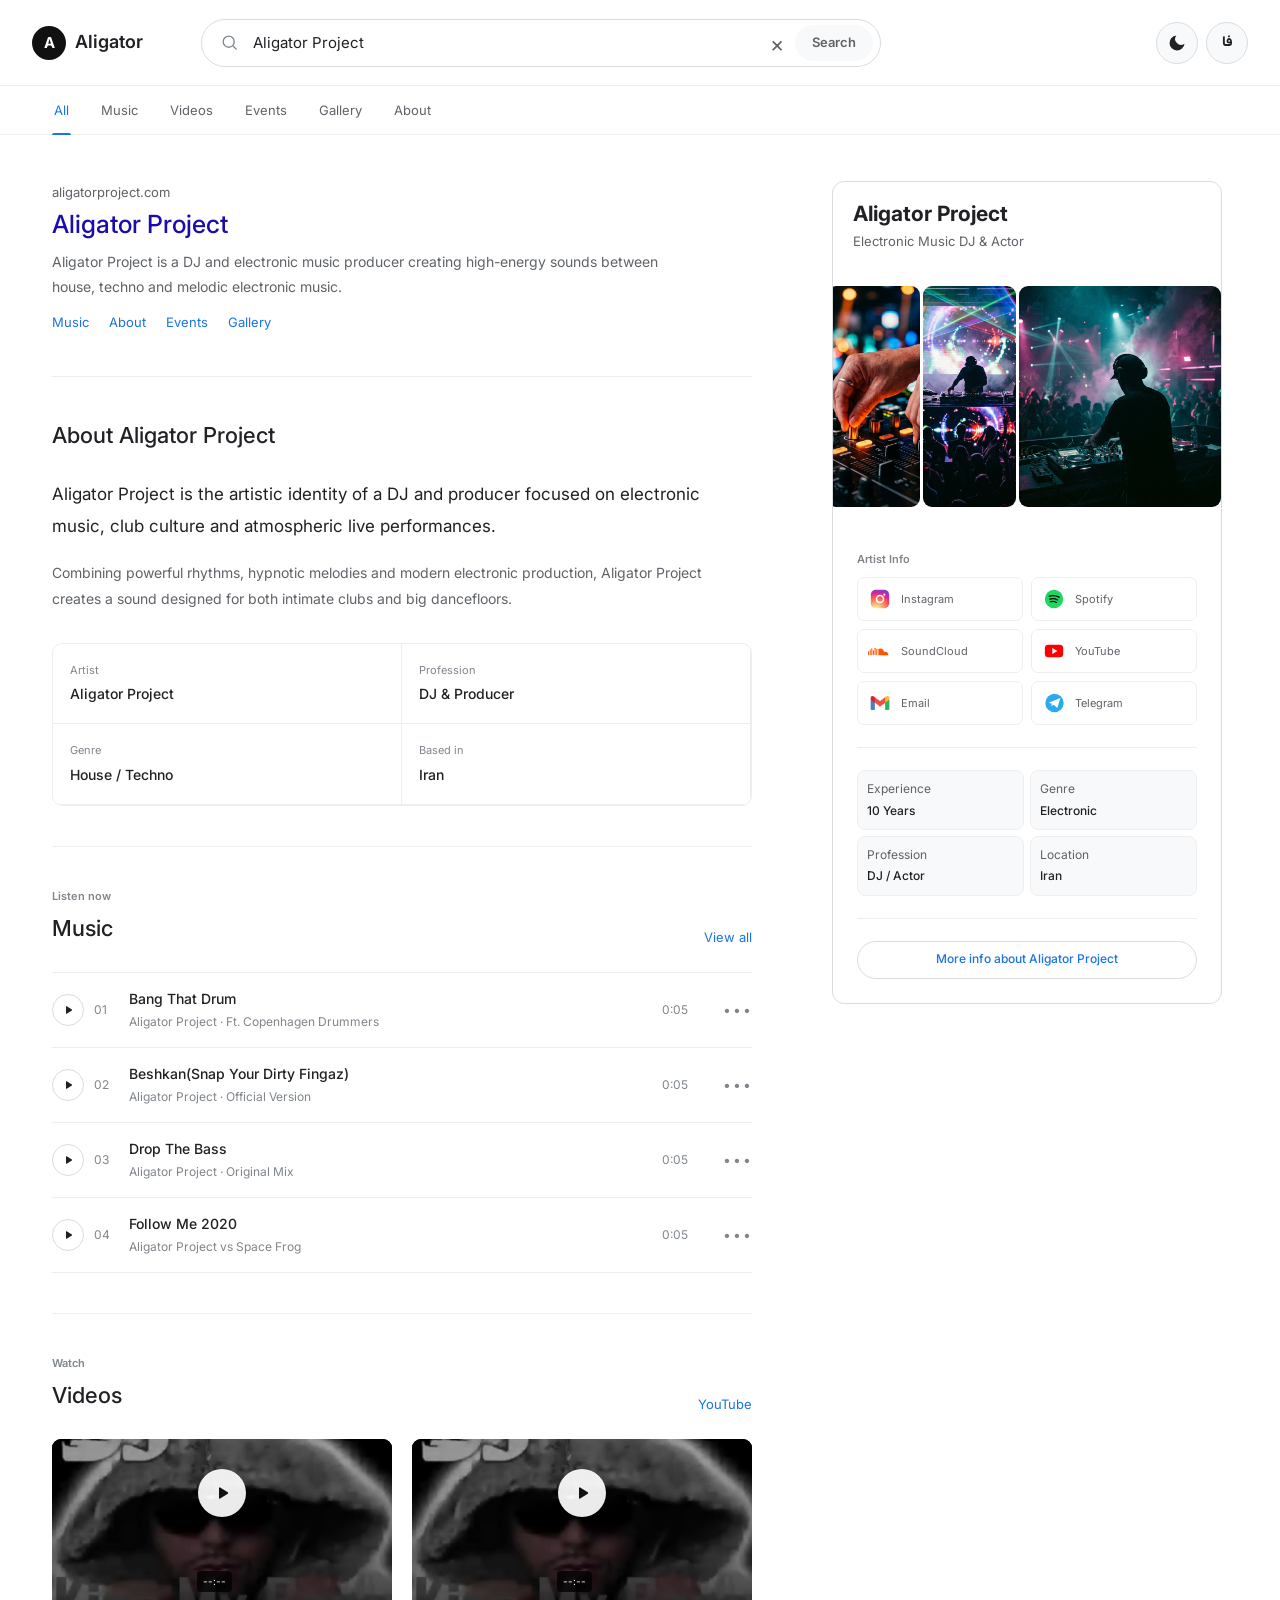
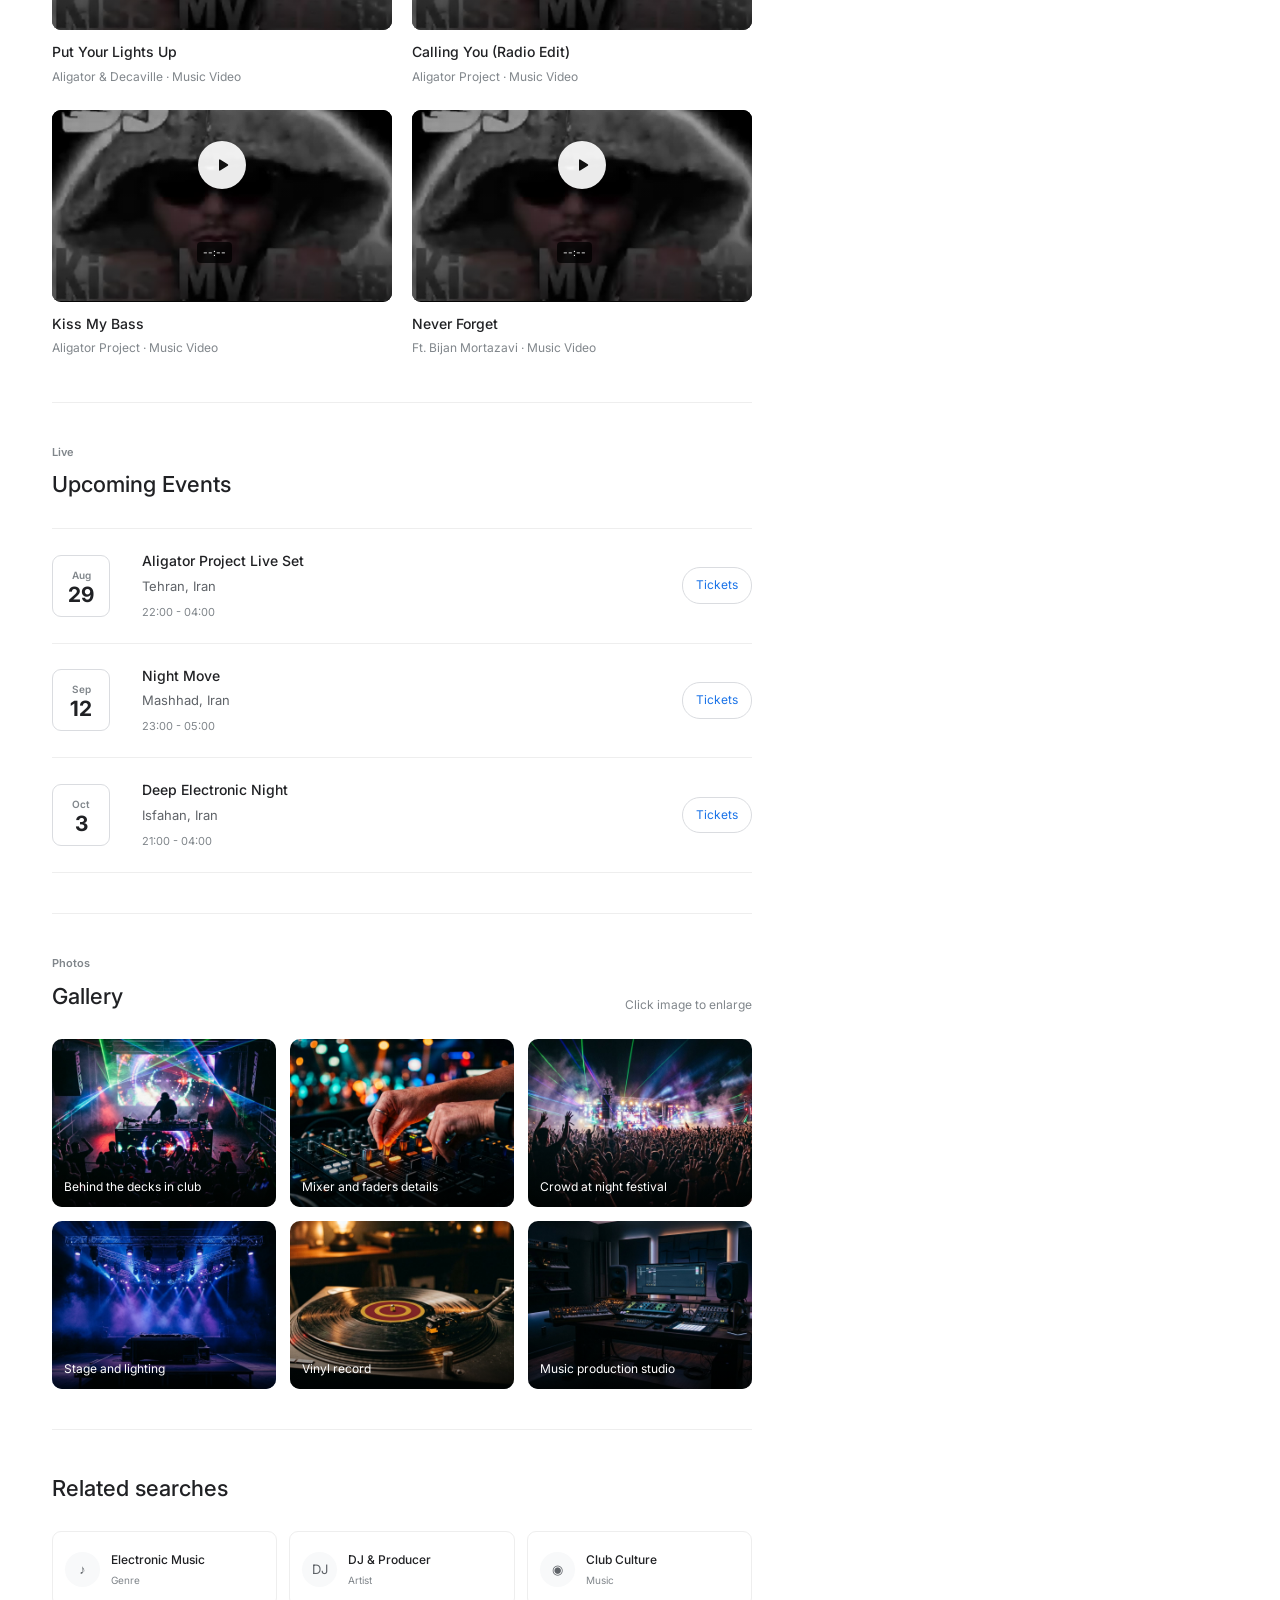
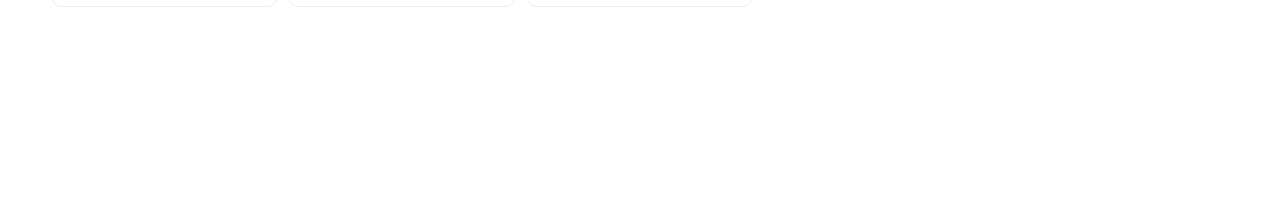
==== commit af35e384: "Update index.html" ====
--- a/index.html
+++ b/index.html
@@ -822,7 +822,7 @@
           <div class="knowledge-data-grid">
             <div class="knowledge-row">
               <span data-i18n="knowledge_exp">سابقه</span>
-              <strong data-i18n="knowledge_exp_val">۲۰ سال</strong>
+              <strong data-i18n="knowledge_exp_val">۱۰ سال</strong>
             </div>
 
             <div class="knowledge-row">
